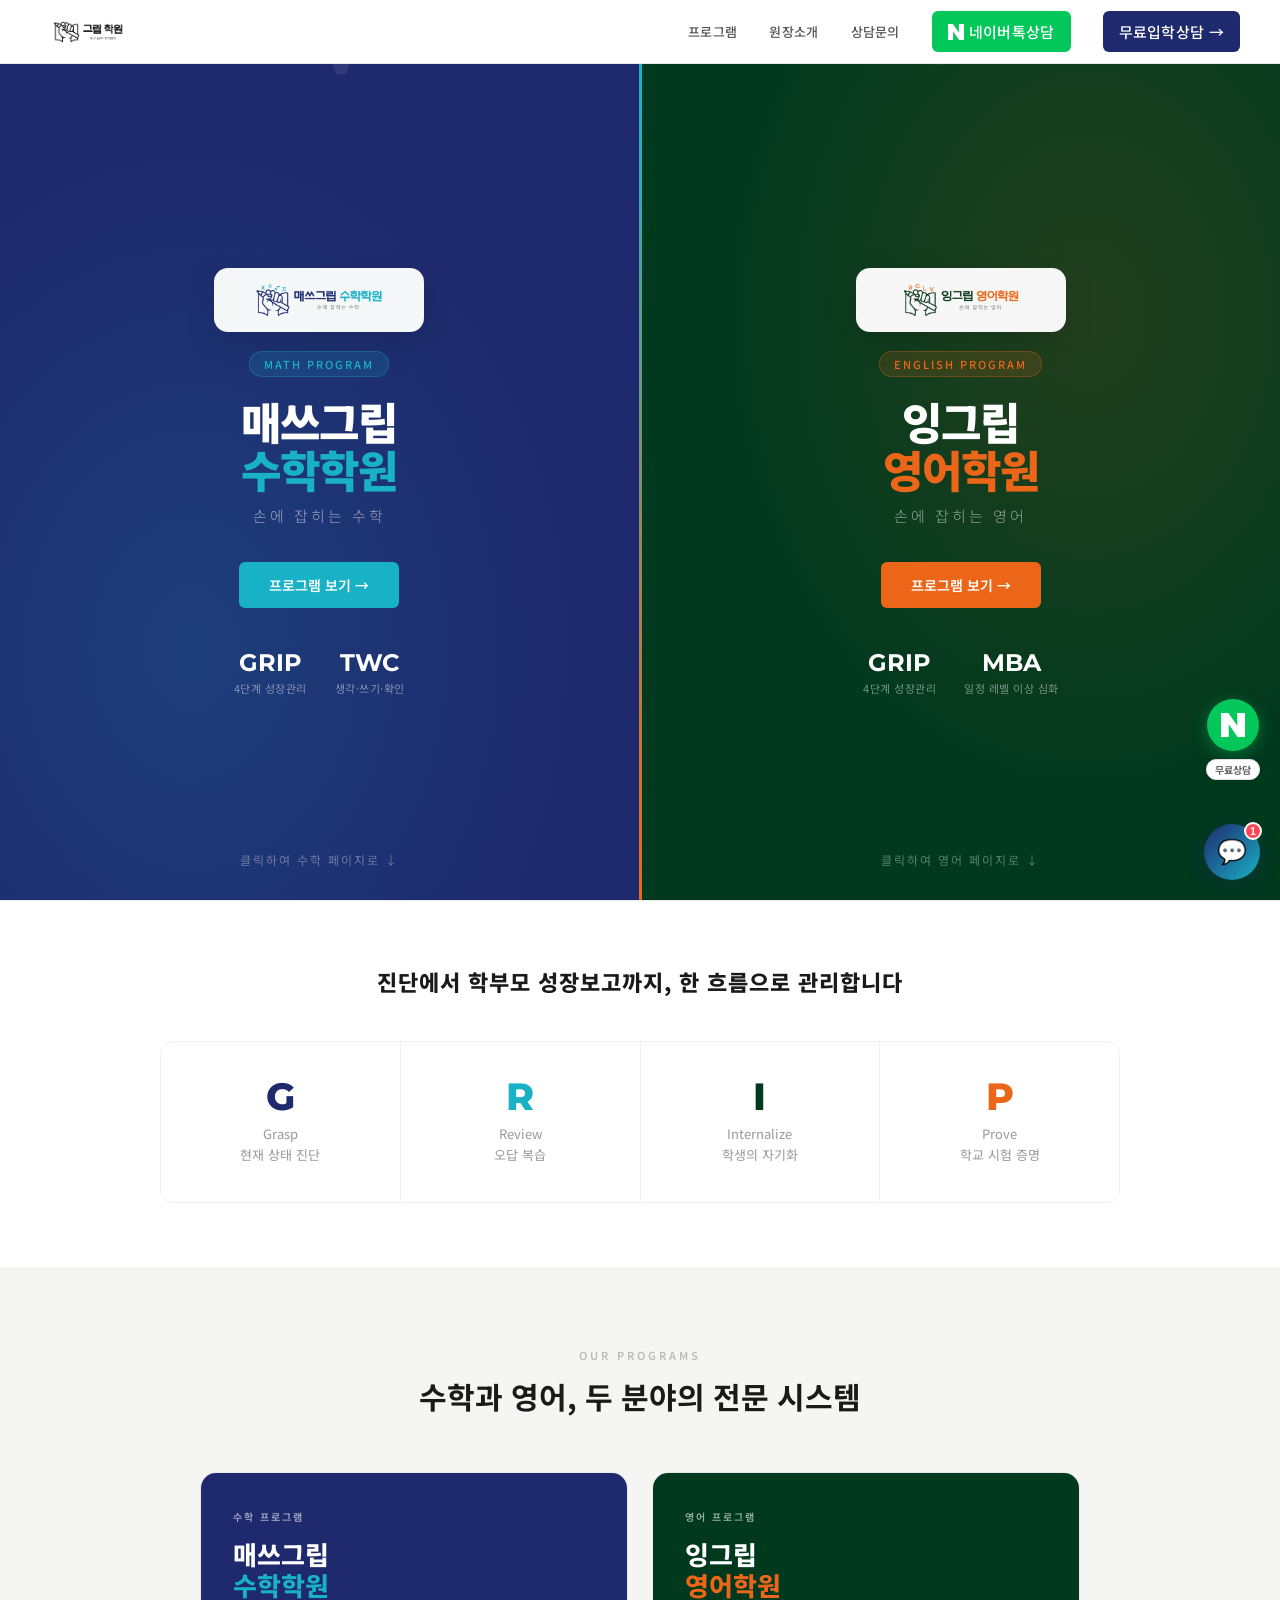
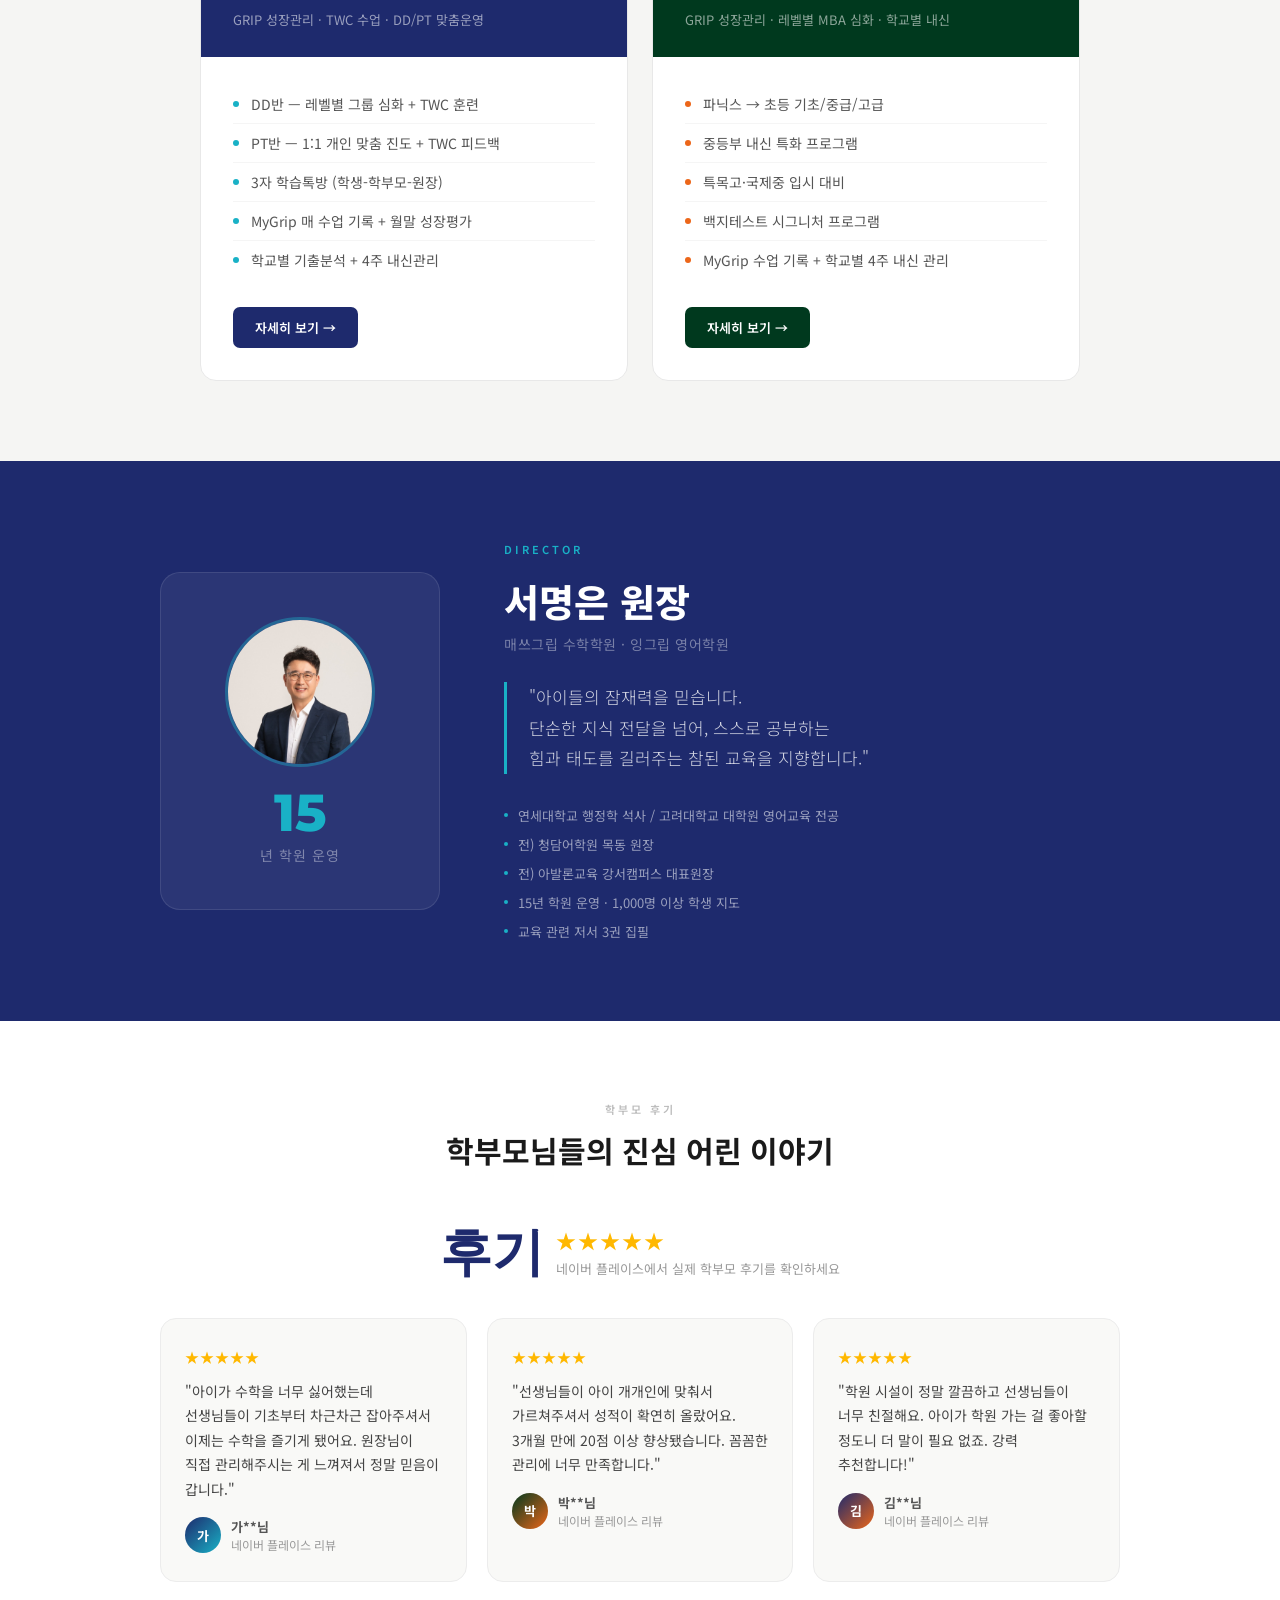
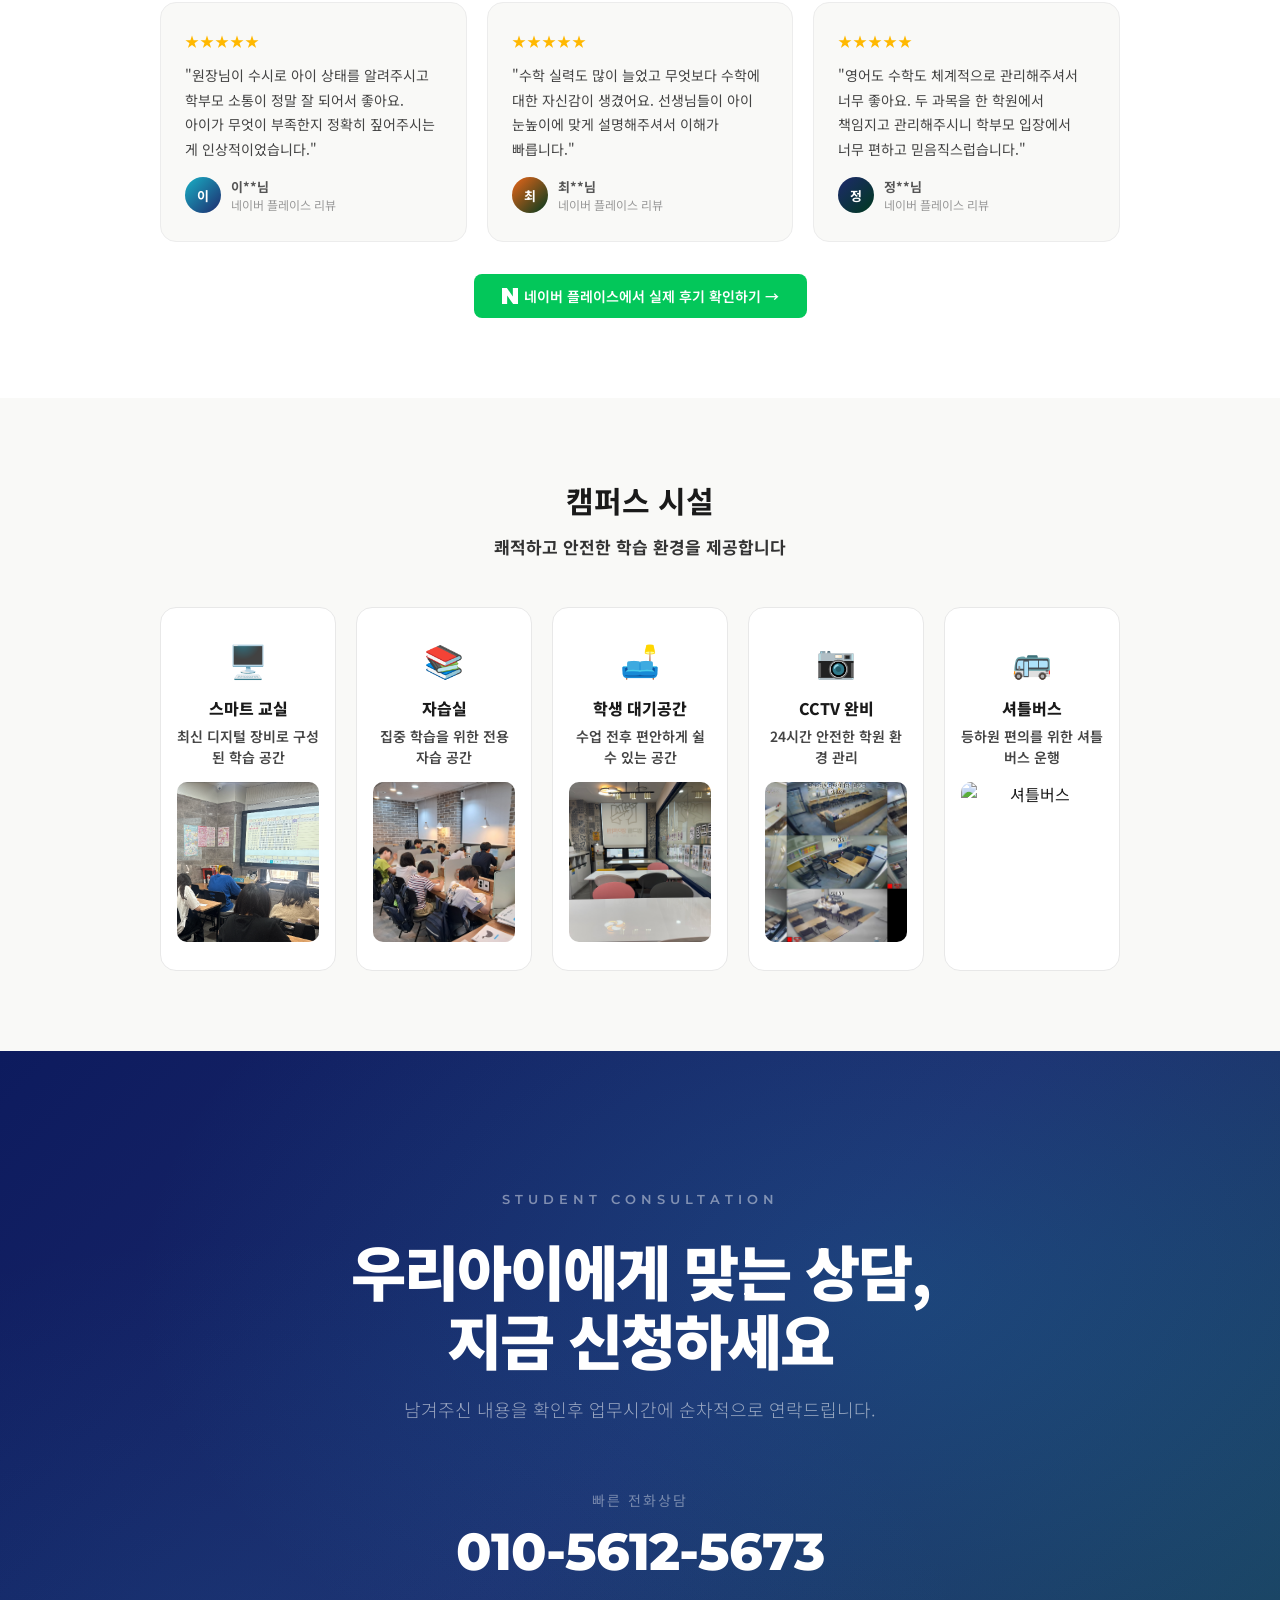
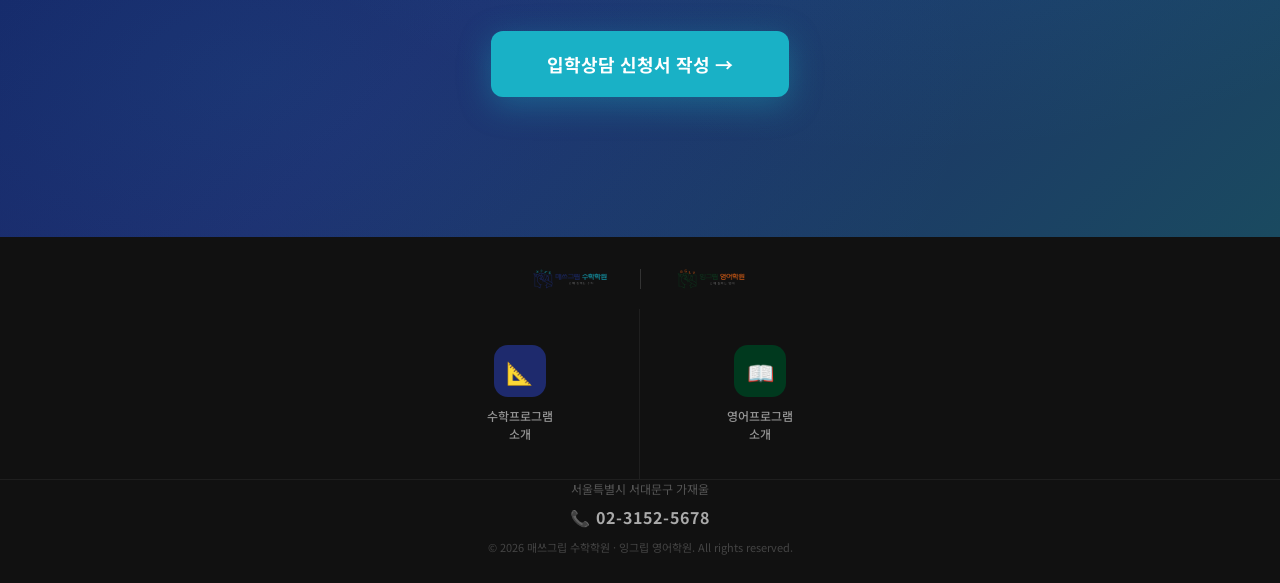
==== index.html @ ac968de1 "Align public site with final consultation decks" ====
<!DOCTYPE html>
<html lang="ko">
<head>
<meta charset="UTF-8">
<meta name="viewport" content="width=device-width, initial-scale=1.0">
<meta name="naver-site-verification" content="449d1a0014e10ad893cfbed02ce80d0241050d43" />
<meta name="description" content="서울 서대문구 가재울 매쓰그립 수학학원·잉그립 영어학원. GRIP 성장관리, 수학 TWC·DD/PT, 영어 레벨별 MBA, 학교별 기출분석과 4주 내신관리. 무료 레벨테스트 및 입학상담.">
<meta property="og:type" content="website">
<meta property="og:url" content="https://www.megrip.com/">
<meta property="og:title" content="매쓰그립 수학학원 · 잉그립 영어학원 | 그립학원">
<meta property="og:description" content="매쓰그립수학·잉그립영어 — 진단부터 학교별 4주 내신관리와 MyGrip 성장보고까지 연결합니다.">
<meta property="og:image" content="https://www.megrip.com/assets/images/logo/math-logo-wordmark.png">
<meta property="og:locale" content="ko_KR">
<meta property="og:site_name" content="그립학원">
<title>매쓰그립 수학학원 · 잉그립 영어학원</title>
<link rel="icon" href="assets/images/logo/grip-icon.png" type="image/png">
<link href="https://fonts.googleapis.com/css2?family=Noto+Sans+KR:wght@300;400;500;700;900&family=Montserrat:wght@400;600;700;800&display=swap" rel="stylesheet">
<script async src="https://www.googletagmanager.com/gtag/js?id=G-V08TZZS1C8"></script>
<script>
  window.dataLayer = window.dataLayer || [];
  function gtag(){dataLayer.push(arguments);}
  gtag('js', new Date());
  gtag('config', 'G-V08TZZS1C8');
</script>
<style>
*{margin:0;padding:0;box-sizing:border-box;}
html{scroll-behavior:smooth;}
body{font-family:'Noto Sans KR',sans-serif;background:#f5f5f3;color:#1a1a1a;overflow-x:hidden;}

/* NAV */
nav{position:fixed;top:0;left:0;right:0;z-index:100;background:rgba(255,255,255,0.97);border-bottom:1px solid #e8e8e8;height:64px;display:flex;align-items:center;justify-content:space-between;padding:0 40px;}
.nav-logos{display:flex;align-items:center;gap:24px;}
.nav-logo-math{font-family:'Montserrat',sans-serif;font-weight:800;font-size:15px;color:#1e2a6d;letter-spacing:-0.5px;cursor:pointer;text-decoration:none;}
.nav-logo-math span{color:#19b1c6;}
.nav-logo-eng{font-family:'Montserrat',sans-serif;font-weight:800;font-size:15px;color:#00391e;letter-spacing:-0.5px;cursor:pointer;text-decoration:none;}
.nav-logo-eng span{color:#ec6619;}
.nav-divider{width:1px;height:20px;background:#ddd;}
.nav-logo-img{height:32px;width:auto;object-fit:contain;display:block;}
.nav-menu{display:flex;align-items:center;gap:32px;}
.nav-menu a{font-size:13px;font-weight:500;color:#555;text-decoration:none;letter-spacing:0.3px;transition:color 0.2s;}
.nav-menu a:hover{color:#1e2a6d;}
.nav-cta{background:#1e2a6d;color:#fff !important;font-size:13px;font-weight:500;padding:8px 20px;border-radius:6px;text-decoration:none;transition:background 0.2s;}
.nav-cta:hover{background:#19b1c6 !important;}

/* HERO */
.hero{height:100vh;display:flex;padding-top:64px;}
.hero-half{flex:1;display:flex;flex-direction:column;justify-content:center;align-items:center;padding:60px 40px;position:relative;cursor:pointer;overflow:hidden;transition:flex 0.5s cubic-bezier(0.4,0,0.2,1);text-decoration:none;}
.hero-half:hover{flex:1.18;}
.hero-math{background:#1e2a6d;}
.hero-math::before{content:'';position:absolute;inset:0;background:radial-gradient(ellipse at 30% 70%, rgba(25,177,198,0.15) 0%, transparent 60%);}
.hero-eng{background:#00391e;}
.hero-eng::before{content:'';position:absolute;inset:0;background:radial-gradient(ellipse at 70% 30%, rgba(236,102,25,0.15) 0%, transparent 60%);}
.hero-divider{width:3px;background:linear-gradient(to bottom,#19b1c6,#ec6619);z-index:2;flex-shrink:0;}
.hero-content{position:relative;z-index:1;text-align:center;}
.hero-logo-wrap{display:flex;align-items:center;justify-content:center;width:210px;height:64px;padding:8px 18px;margin:0 auto 18px;background:rgba(255,255,255,0.96);border-radius:14px;box-shadow:0 10px 30px rgba(0,0,0,0.14);}
.hero-logo-wrap img{width:100%;height:100%;object-fit:contain;}
.hero-symbol{font-family:'Montserrat',sans-serif;font-size:52px;font-weight:800;opacity:0.08;color:#fff;position:absolute;top:-50px;left:50%;transform:translateX(-50%);white-space:nowrap;pointer-events:none;}
.hero-badge{display:inline-block;font-size:11px;font-weight:500;letter-spacing:2px;padding:4px 14px;border-radius:20px;margin-bottom:20px;text-transform:uppercase;}
.hero-math .hero-badge{background:rgba(25,177,198,0.15);color:#19b1c6;border:1px solid rgba(25,177,198,0.3);}
.hero-eng .hero-badge{background:rgba(236,102,25,0.15);color:#ec6619;border:1px solid rgba(236,102,25,0.3);}
.hero-name{font-size:44px;font-weight:900;color:#fff;line-height:1.1;margin-bottom:12px;letter-spacing:-1px;}
.hero-name span{display:block;}
.hero-math .hero-name span:last-child{color:#19b1c6;}
.hero-eng .hero-name span:last-child{color:#ec6619;}
.hero-slogan{font-size:15px;color:rgba(255,255,255,0.55);font-weight:300;letter-spacing:3px;margin-bottom:36px;}
.hero-btn{display:inline-flex;align-items:center;gap:8px;padding:13px 30px;border-radius:6px;font-size:14px;font-weight:600;transition:all 0.2s;border:none;cursor:pointer;font-family:'Noto Sans KR',sans-serif;}
.hero-math .hero-btn{background:#19b1c6;color:#fff;}
.hero-math:hover .hero-btn{background:#fff;color:#1e2a6d;}
.hero-eng .hero-btn{background:#ec6619;color:#fff;}
.hero-eng:hover .hero-btn{background:#fff;color:#00391e;}
.hero-stats{margin-top:40px;display:flex;gap:28px;justify-content:center;}
.hero-stat{text-align:center;}
.hero-stat-num{font-family:'Montserrat',sans-serif;font-size:24px;font-weight:700;color:#fff;}
.hero-stat-label{font-size:11px;color:rgba(255,255,255,0.45);margin-top:3px;letter-spacing:0.5px;}
.hero-arrow{position:absolute;bottom:32px;left:50%;transform:translateX(-50%);color:rgba(255,255,255,0.35);font-size:12px;letter-spacing:2px;text-transform:uppercase;}

/* BANNER */
.banner{background:#fff;padding:64px 40px;border-top:1px solid #eee;}
.banner-inner{max-width:960px;margin:0 auto;}
.banner-title{text-align:center;font-size:22px;font-weight:800;letter-spacing:1px;color:#1a1a1a;margin-bottom:44px;}
.stats-grid{display:grid;grid-template-columns:repeat(4,1fr);gap:1px;background:#f0f0f0;border:1px solid #f0f0f0;border-radius:14px;overflow:hidden;}
.stat-item{background:#fff;padding:36px 20px;text-align:center;}
.stat-num{font-family:'Montserrat',sans-serif;font-size:38px;font-weight:800;margin-bottom:8px;line-height:1;}
.stat-num.c-navy{color:#1e2a6d;}
.stat-num.c-cyan{color:#19b1c6;}
.stat-num.c-green{color:#00391e;}
.stat-num.c-orange{color:#ec6619;}
.stat-label{font-size:13px;color:#999;font-weight:400;line-height:1.6;}

/* PROGRAMS */
.programs{padding:80px 40px;max-width:960px;margin:0 auto;}
.section-header{text-align:center;margin-bottom:56px;}
.section-tag{font-size:11px;font-weight:600;letter-spacing:3px;text-transform:uppercase;color:#bbb;margin-bottom:14px;}
.section-title{font-size:30px;font-weight:700;color:#1a1a1a;line-height:1.3;}
.programs-grid{display:grid;grid-template-columns:1fr 1fr;gap:24px;}
.program-card{border-radius:16px;overflow:hidden;border:1px solid #e8e8e8;background:#fff;transition:transform 0.3s,box-shadow 0.3s;text-decoration:none;display:block;color:inherit;}
.program-card:hover{transform:translateY(-6px);box-shadow:0 20px 48px rgba(0,0,0,0.12);}
.card-header{padding:36px 32px 28px;position:relative;}
.card-header-math{background:#1e2a6d;}
.card-header-eng{background:#00391e;}
.card-tag{font-size:10px;font-weight:600;letter-spacing:2px;text-transform:uppercase;margin-bottom:14px;opacity:0.6;color:#fff;}
.card-title{font-size:26px;font-weight:800;color:#fff;line-height:1.2;margin-bottom:6px;}
.card-title span{display:block;}
.card-header-math .card-title span:last-child{color:#19b1c6;}
.card-header-eng .card-title span:last-child{color:#ec6619;}
.card-subtitle{font-size:13px;color:rgba(255,255,255,0.55);margin-top:10px;}
.card-body{padding:28px 32px 32px;}
.card-features{list-style:none;margin-bottom:28px;}
.card-features li{font-size:14px;color:#555;padding:9px 0;border-bottom:1px solid #f5f5f5;display:flex;align-items:center;gap:12px;}
.card-features li:last-child{border-bottom:none;}
.feat-dot{width:6px;height:6px;border-radius:50%;flex-shrink:0;}
.feat-dot-math{background:#19b1c6;}
.feat-dot-eng{background:#ec6619;}
.card-btn{display:inline-flex;align-items:center;gap:8px;font-size:13px;font-weight:600;padding:11px 22px;border-radius:7px;transition:all 0.2s;}
.card-btn-math{background:#1e2a6d;color:#fff;}
.program-card:hover .card-btn-math{background:#19b1c6;}
.card-btn-eng{background:#00391e;color:#fff;}
.program-card:hover .card-btn-eng{background:#ec6619;}

/* DIRECTOR */
.director{background:#1e2a6d;padding:80px 40px;}
.director-inner{max-width:960px;margin:0 auto;display:grid;grid-template-columns:280px 1fr;gap:64px;align-items:center;}
.director-visual{background:rgba(255,255,255,0.06);border-radius:20px;padding:44px 32px;text-align:center;border:1px solid rgba(255,255,255,0.1);}
.director-initials{width:96px;height:96px;border-radius:50%;background:linear-gradient(135deg,#19b1c6,#1e2a6d);border:2px solid rgba(25,177,198,0.4);display:flex;align-items:center;justify-content:center;font-family:'Noto Sans KR',sans-serif;font-size:32px;font-weight:700;color:#fff;margin:0 auto 20px;}
.director-years{font-family:'Montserrat',sans-serif;font-size:52px;font-weight:800;color:#19b1c6;line-height:1;}
.director-years-sub{font-size:14px;color:rgba(255,255,255,0.4);margin-top:6px;letter-spacing:1px;}
.director-years-badges{display:flex;flex-direction:column;gap:8px;margin-top:24px;}
.d-badge{background:rgba(255,255,255,0.06);border:1px solid rgba(255,255,255,0.1);border-radius:6px;padding:8px 12px;font-size:12px;color:rgba(255,255,255,0.55);text-align:center;}
.director-label{font-size:11px;font-weight:600;letter-spacing:3px;text-transform:uppercase;color:#19b1c6;margin-bottom:16px;}
.director-name{font-size:38px;font-weight:800;color:#fff;margin-bottom:6px;}
.director-role{font-size:14px;color:rgba(255,255,255,0.4);margin-bottom:28px;letter-spacing:0.5px;}
.director-quote{font-size:17px;color:rgba(255,255,255,0.8);line-height:1.8;font-weight:300;border-left:3px solid #19b1c6;padding-left:22px;margin-bottom:32px;}
.director-careers{display:flex;flex-direction:column;gap:10px;}
.career-item{font-size:13px;color:rgba(255,255,255,0.55);display:flex;align-items:center;gap:10px;}
.career-dot{width:4px;height:4px;border-radius:50%;background:#19b1c6;flex-shrink:0;}

/* FACILITIES */
.facilities{padding:80px 40px;background:#f9f9f7;}
.facilities-inner{max-width:960px;margin:0 auto;text-align:center;}
.facilities-title{font-size:30px;font-weight:700;color:#1a1a1a;margin-bottom:12px;}
.facilities-sub{font-size:17px;color:#333;margin-bottom:48px;font-weight:700;}
.facilities-grid{display:grid;grid-template-columns:repeat(5,1fr);gap:20px;}
.facility-card{background:#fff;border:1px solid #e8e8e8;border-radius:16px;padding:28px 16px;transition:transform 0.25s,box-shadow 0.25s;}
.facility-card:hover{transform:translateY(-4px);box-shadow:0 12px 32px rgba(0,0,0,0.08);}
.facility-icon{font-size:32px;margin-bottom:14px;}
.facility-name{font-size:16px;font-weight:800;color:#1a1a1a;margin-bottom:6px;}
.facility-desc{font-size:14px;color:#444;line-height:1.5;font-weight:600;}
@media(max-width:768px){.facilities-grid{grid-template-columns:1fr;}}

/* CONTACT */
.contact{padding:0;background:transparent;}
.contact-hero{padding:140px 40px;text-align:center;background:linear-gradient(135deg,#0d1b5e 0%,#1e2a6d 50%,#1a4a60 100%);position:relative;overflow:hidden;}
.contact-hero::before{content:'';position:absolute;inset:0;background:radial-gradient(ellipse at 70% 30%,rgba(25,177,198,0.18) 0%,transparent 60%),radial-gradient(ellipse at 20% 80%,rgba(25,177,198,0.1) 0%,transparent 50%);pointer-events:none;}
.contact-hero-inner{position:relative;z-index:1;}
.contact-hero-tag{font-family:'Montserrat',sans-serif;font-size:13px;letter-spacing:5px;text-transform:uppercase;color:rgba(255,255,255,0.45);margin-bottom:28px;font-weight:600;}
.contact-hero-title{font-size:60px;font-weight:900;color:#fff;line-height:1.15;margin-bottom:20px;letter-spacing:-2px;}
.contact-hero-desc{font-size:18px;color:rgba(255,255,255,0.55);margin-bottom:64px;font-weight:300;line-height:1.8;}
.contact-phone-wrap{margin-bottom:48px;}
.contact-phone-label{font-size:14px;color:rgba(255,255,255,0.4);display:block;margin-bottom:10px;letter-spacing:2px;text-transform:uppercase;}
.contact-phone-num{font-family:'Montserrat',sans-serif;font-size:52px;font-weight:800;color:#fff;text-decoration:none;letter-spacing:-1px;transition:color 0.2s;}
.contact-phone-num:hover{color:#19b1c6;}
.contact-hero-btn{display:inline-flex;align-items:center;gap:8px;background:#19b1c6;color:#fff;padding:20px 56px;border-radius:12px;font-size:18px;font-weight:700;text-decoration:none;transition:all 0.2s;box-shadow:0 8px 32px rgba(25,177,198,0.35);}
.contact-hero-btn:hover{background:#fff;color:#1e2a6d;box-shadow:0 8px 32px rgba(255,255,255,0.2);}

/* FOOTER */
footer{background:#111;padding:0;}
.footer-inner{max-width:960px;margin:0 auto;text-align:center;}
.footer-quicklinks{display:flex;justify-content:center;gap:0;border-bottom:1px solid rgba(255,255,255,0.06);}
.fql-item{flex:1;max-width:240px;display:flex;flex-direction:column;align-items:center;gap:10px;padding:36px 20px;text-decoration:none;color:#fff;transition:background 0.2s;border-right:1px solid rgba(255,255,255,0.06);}
.fql-item:last-child{border-right:none;}
.fql-item:hover{background:rgba(255,255,255,0.04);}
.fql-icon{width:52px;height:52px;border-radius:14px;display:flex;align-items:center;justify-content:center;font-size:22px;flex-shrink:0;}
.fql-item:nth-child(1) .fql-icon{background:#1e2a6d;}
.fql-item:nth-child(2) .fql-icon{background:#00391e;}
.fql-label{font-size:12px;color:rgba(255,255,255,0.55);line-height:1.5;text-align:center;font-weight:500;}
.footer-logo-row{display:flex;justify-content:center;align-items:center;gap:28px;padding:28px 40px 16px;}
.footer-logo-row img{height:28px;width:auto;object-fit:contain;opacity:0.7;}
.footer-bottom{padding:0 40px 28px;text-align:center;}
.footer-address{font-size:12px;color:#555;margin-bottom:8px;}
.footer-copy{font-size:11px;color:#444;}

/* ANIMATIONS */
.fade-up{opacity:0;transform:translateY(28px);transition:opacity 0.65s ease,transform 0.65s ease;}
.fade-up.visible{opacity:1;transform:translateY(0);}
.fade-up:nth-child(2){transition-delay:0.1s;}
.fade-up:nth-child(3){transition-delay:0.2s;}
.fade-up:nth-child(4){transition-delay:0.3s;}

/* REVIEWS */
.reviews{padding:80px 40px;background:#fff;}
.reviews-inner{max-width:960px;margin:0 auto;text-align:center;}
.reviews-grid{display:grid;grid-template-columns:repeat(3,1fr);gap:20px;margin-bottom:32px;}
.review-card{background:#f9f9f7;border-radius:16px;padding:28px 24px;text-align:left;border:1px solid #ececec;transition:transform 0.25s,box-shadow 0.25s;}
.review-card:hover{transform:translateY(-4px);box-shadow:0 12px 32px rgba(0,0,0,0.08);}
.review-stars{color:#ffb800;font-size:14px;margin-bottom:12px;letter-spacing:1px;}
.review-text{font-size:14px;color:#444;line-height:1.75;margin-bottom:16px;word-break:keep-all;}
.review-author{display:flex;align-items:center;gap:10px;}
.review-avatar{width:36px;height:36px;border-radius:50%;background:linear-gradient(135deg,#1e2a6d,#19b1c6);display:flex;align-items:center;justify-content:center;font-size:13px;font-weight:700;color:#fff;flex-shrink:0;}
.review-meta{font-size:12px;color:#999;}
.review-meta strong{color:#555;font-size:13px;display:block;}
.reviews-more{display:inline-flex;align-items:center;gap:6px;padding:12px 28px;border-radius:8px;background:#03C75A;color:#fff;font-size:14px;font-weight:600;text-decoration:none;transition:background 0.2s;}
.reviews-more:hover{background:#02a84e;}
.reviews-summary{display:flex;align-items:center;justify-content:center;gap:12px;margin-bottom:40px;}
.reviews-score{font-family:'Montserrat',sans-serif;font-size:52px;font-weight:800;color:#1e2a6d;line-height:1;}
.reviews-info{text-align:left;}
.reviews-stars-big{color:#ffb800;font-size:20px;letter-spacing:2px;}
.reviews-count{font-size:13px;color:#999;margin-top:4px;}

/* FLOATING BTN */
.floating-consult{position:fixed;right:20px;bottom:120px;z-index:999;display:flex;flex-direction:column;align-items:center;gap:8px;}
.floating-naver{width:52px;height:52px;background:#03C75A;border-radius:50%;display:flex;align-items:center;justify-content:center;box-shadow:0 4px 16px rgba(3,199,90,0.4);text-decoration:none;transition:transform 0.2s;animation:pulse-green 2.5s infinite;}
.floating-naver:hover{transform:scale(1.1);}
.floating-naver svg{display:block;}
.floating-label{font-size:10px;font-weight:600;color:#555;background:#fff;border:1px solid #e0e0e0;border-radius:10px;padding:2px 8px;white-space:nowrap;box-shadow:0 2px 8px rgba(0,0,0,0.08);}
@keyframes pulse-green{0%,100%{box-shadow:0 4px 16px rgba(3,199,90,0.4);}50%{box-shadow:0 4px 24px rgba(3,199,90,0.7);}}

/* CHATBOT */
.chatbot-wrap{position:fixed;right:20px;bottom:20px;z-index:1000;}
.chatbot-btn{width:56px;height:56px;background:linear-gradient(135deg,#1e2a6d,#19b1c6);border-radius:50%;display:flex;align-items:center;justify-content:center;cursor:pointer;box-shadow:0 4px 20px rgba(30,42,109,0.35);border:none;font-size:24px;color:#fff;transition:transform 0.2s;}
.chatbot-btn:hover{transform:scale(1.08);}
.chatbot-badge{position:absolute;top:-2px;right:-2px;width:18px;height:18px;background:#ff4757;border-radius:50%;border:2px solid #fff;display:flex;align-items:center;justify-content:center;font-size:10px;color:#fff;font-weight:700;}
.chatbot-window{position:absolute;bottom:70px;right:0;width:320px;background:#fff;border-radius:18px;box-shadow:0 8px 40px rgba(0,0,0,0.18);overflow:hidden;display:none;flex-direction:column;max-height:480px;}
.chatbot-window.open{display:flex;}
.chatbot-header{background:linear-gradient(135deg,#1e2a6d,#19b1c6);padding:16px 18px;display:flex;align-items:center;gap:10px;}
.chatbot-avatar{width:36px;height:36px;background:rgba(255,255,255,0.2);border-radius:50%;display:flex;align-items:center;justify-content:center;font-size:18px;}
.chatbot-header-info{flex:1;}
.chatbot-header-name{font-size:14px;font-weight:700;color:#fff;}
.chatbot-header-status{font-size:11px;color:rgba(255,255,255,0.7);}
.chatbot-close{background:none;border:none;color:rgba(255,255,255,0.8);font-size:18px;cursor:pointer;line-height:1;padding:0;}
.chatbot-body{flex:1;overflow-y:auto;padding:16px;display:flex;flex-direction:column;gap:12px;}
.chat-msg{max-width:85%;font-size:13px;line-height:1.6;}
.chat-msg.bot{align-self:flex-start;}
.chat-msg.user{align-self:flex-end;}
.chat-bubble{padding:10px 14px;border-radius:14px;word-break:keep-all;}
.chat-msg.bot .chat-bubble{background:#f1f3f8;color:#333;border-bottom-left-radius:4px;}
.chat-msg.user .chat-bubble{background:#1e2a6d;color:#fff;border-bottom-right-radius:4px;}
.chat-chips{display:flex;flex-wrap:wrap;gap:6px;margin-top:4px;}
.chat-chip{background:#fff;border:1px solid #d0d7e8;border-radius:20px;padding:6px 12px;font-size:12px;color:#1e2a6d;cursor:pointer;transition:all 0.15s;font-weight:500;}
.chat-chip:hover{background:#1e2a6d;color:#fff;border-color:#1e2a6d;}
.chatbot-footer{padding:10px 14px;border-top:1px solid #f0f0f0;display:flex;gap:8px;}
.chatbot-input{flex:1;border:1px solid #e0e0e0;border-radius:20px;padding:8px 14px;font-size:13px;outline:none;font-family:'Noto Sans KR',sans-serif;}
.chatbot-input:focus{border-color:#19b1c6;}
.chatbot-send{width:34px;height:34px;background:#1e2a6d;border:none;border-radius:50%;color:#fff;font-size:14px;cursor:pointer;display:flex;align-items:center;justify-content:center;transition:background 0.2s;flex-shrink:0;}
.chatbot-send:hover{background:#19b1c6;}

/* EXIT POPUP */
.exit-overlay{position:fixed;inset:0;background:rgba(0,0,0,0.55);z-index:2000;display:none;align-items:center;justify-content:center;padding:20px;}
.exit-overlay.show{display:flex;}
.exit-modal{background:#fff;border-radius:20px;max-width:400px;width:100%;overflow:hidden;animation:popIn 0.3s cubic-bezier(0.34,1.56,0.64,1);}
@keyframes popIn{from{opacity:0;transform:scale(0.85);}to{opacity:1;transform:scale(1);}}
.exit-modal-top{background:linear-gradient(135deg,#1e2a6d,#19b1c6);padding:32px 28px 28px;text-align:center;}
.exit-emoji{font-size:40px;margin-bottom:12px;}
.exit-title{font-size:22px;font-weight:800;color:#fff;margin-bottom:8px;line-height:1.3;}
.exit-sub{font-size:14px;color:rgba(255,255,255,0.75);line-height:1.6;}
.exit-modal-body{padding:24px 28px;}
.exit-benefits{list-style:none;margin-bottom:24px;}
.exit-benefits li{font-size:14px;color:#444;padding:7px 0;display:flex;align-items:center;gap:10px;border-bottom:1px solid #f5f5f5;}
.exit-benefits li:last-child{border-bottom:none;}
.exit-check{color:#19b1c6;font-weight:700;}
.exit-btns{display:flex;flex-direction:column;gap:10px;}
.exit-btn-main{display:block;text-align:center;padding:14px;border-radius:10px;font-size:15px;font-weight:700;text-decoration:none;background:#1e2a6d;color:#fff;transition:background 0.2s;}
.exit-btn-main:hover{background:#19b1c6;}
.exit-btn-naver{display:block;text-align:center;padding:14px;border-radius:10px;font-size:15px;font-weight:700;text-decoration:none;background:#03C75A;color:#fff;}
.exit-btn-close{background:none;border:none;font-size:13px;color:#bbb;cursor:pointer;text-align:center;width:100%;padding:8px 0;margin-top:4px;}
.exit-btn-close:hover{color:#888;}

/* MOBILE */
@media(max-width:768px){
  nav{padding:10px 16px;height:auto;min-height:56px;justify-content:space-between;}
  .nav-logos{gap:8px;}
  .nav-logo-img{height:26px;}
  .nav-menu a:not(.nav-cta){display:none;}
  .nav-menu a[href*="talk.naver.com"]{display:none !important;}
  .nav-cta{padding:8px 12px;font-size:13px;}
  .nav-menu{gap:8px;}
  .hero-half:first-child{padding-top:180px;}

  .hero{flex-direction:column;height:auto;min-height:100vh;}
  .hero-half{flex:none;width:100%;padding:60px 24px 48px;}
  .hero-half:hover{flex:none;}
  .hero-divider{width:100%;height:3px;}
  .hero-name{font-size:42px;}
  .hero-slogan{font-size:17px;letter-spacing:2px;}
  .hero-btn{font-size:16px;padding:15px 32px;}
  .hero-stats{gap:20px;}
  .hero-stat-num{font-size:26px;}
  .hero-stat-label{font-size:13px;}

  .banner{padding:48px 20px;}
  .banner-title{font-size:14px;}
  .stats-grid{grid-template-columns:repeat(2,1fr);}
  .stat-num{font-size:36px;}
  .stat-label{font-size:15px;}

  .programs{padding:56px 20px;}
  .programs-grid{grid-template-columns:1fr;}
  .section-title{font-size:26px;}
  .section-tag{font-size:13px;}
  .card-title{font-size:28px;}
  .card-subtitle{font-size:15px;}
  .card-features li{font-size:16px;}
  .card-btn{font-size:15px;padding:13px 24px;}

  .director{padding:56px 20px;}
  .director-inner{grid-template-columns:1fr;gap:32px;}
  .director-name{font-size:34px;}
  .director-role{font-size:16px;}
  .director-quote{font-size:17px;}
  .director-years{font-size:60px;}
  .director-years-sub{font-size:16px;}
  .d-badge{font-size:15px;padding:10px 14px;}
  .career-item{font-size:16px;}

  .facilities{padding:56px 20px;}
  .facilities-title{font-size:26px;}
  .facilities-sub{font-size:16px;}
  .facility-name{font-size:16px;}
  .facility-desc{font-size:14px;}

  .contact-hero{padding:80px 24px;}
  .contact-hero-title{font-size:36px;letter-spacing:-1px;}
  .contact-hero-desc{font-size:16px;margin-bottom:40px;}
  .contact-phone-num{font-size:36px;}
  .contact-hero-btn{font-size:16px;padding:16px 36px;}

  .footer-quicklinks{flex-direction:row;}
  .fql-item{flex:1;max-width:none;padding:24px 12px;}
  .footer-logo-row{padding:20px 20px 12px;}
  .footer-bottom{padding:0 20px 24px;}
  .footer-address{font-size:14px;}
  .footer-copy{font-size:13px;}

  .reviews{padding:56px 20px;}
  .reviews-grid{grid-template-columns:1fr;}
  .reviews-score{font-size:42px;}
  .chatbot-window{width:calc(100vw - 40px);right:0;}
  .floating-consult{right:16px;bottom:100px;}
  .exit-modal{max-width:100%;}
}
</style>
</head>
<body>

<!-- NAV -->
<nav>
  <div class="nav-logos">
    <a href="index.html" aria-label="그립학원"><img class="nav-logo-img" src="assets/images/logo/grip-academy-wordmark.png" alt="그립학원"></a>
  </div>
  <div class="nav-menu" style="margin-left:auto;">
    <a href="#programs">프로그램</a>
    <a href="#director">원장소개</a>
    <a href="#contact">상담문의</a>
    <a href="https://talk.naver.com/W5XRAC" target="_blank" class="nav-cta" style="background:#03C75A;font-size:15px;padding:10px 16px;display:flex;align-items:center;gap:5px;">
      <svg width="16" height="16" viewBox="0 0 24 24" fill="white"><path d="M16.273 12.845L7.376 0H0v24h7.727V11.155L16.624 24H24V0h-7.727z"/></svg>
      네이버톡상담
    </a>
    <a href="/apply?source=homepage" target="_blank" class="nav-cta" style="font-size:15px;padding:10px 16px;">무료입학상담 →</a>
  </div>
</nav>

<!-- HERO -->
<section class="hero">
  <a href="math.html" class="hero-half hero-math">
    <div class="hero-symbol">x ÷ √ π</div>
    <div class="hero-content">
      <div class="hero-logo-wrap"><img src="assets/images/logo/math-logo-wordmark.png" alt="매쓰그립수학 로고"></div>
      <div class="hero-badge">Math Program</div>
      <h1 class="hero-name">
        <span>매쓰그립</span>
        <span>수학학원</span>
      </h1>
      <p class="hero-slogan">손에 잡히는 수학</p>
      <div class="hero-btn">프로그램 보기 →</div>
      <div class="hero-stats">
        <div class="hero-stat">
          <div class="hero-stat-num">GRIP</div>
          <div class="hero-stat-label">4단계 성장관리</div>
        </div>
        <div class="hero-stat">
          <div class="hero-stat-num">TWC</div>
          <div class="hero-stat-label">생각·쓰기·확인</div>
        </div>
      </div>
    </div>
    <div class="hero-arrow">클릭하여 수학 페이지로 ↓</div>
  </a>

  <div class="hero-divider"></div>

  <a href="english.html" class="hero-half hero-eng">
    <div class="hero-symbol">R G L V</div>
    <div class="hero-content">
      <div class="hero-logo-wrap"><img src="assets/images/logo/eng-logo-wordmark.png" alt="잉그립영어 로고"></div>
      <div class="hero-badge">English Program</div>
      <h1 class="hero-name">
        <span>잉그립</span>
        <span>영어학원</span>
      </h1>
      <p class="hero-slogan">손에 잡히는 영어</p>
      <div class="hero-btn">프로그램 보기 →</div>
      <div class="hero-stats">
        <div class="hero-stat">
          <div class="hero-stat-num">GRIP</div>
          <div class="hero-stat-label">4단계 성장관리</div>
        </div>
        <div class="hero-stat">
          <div class="hero-stat-num">MBA</div>
          <div class="hero-stat-label">일정 레벨 이상 심화</div>
        </div>
      </div>
    </div>
    <div class="hero-arrow">클릭하여 영어 페이지로 ↓</div>
  </a>
</section>

<!-- BANNER -->
<section class="banner">
  <div class="banner-inner">
    <p class="banner-title">진단에서 학부모 성장보고까지, 한 흐름으로 관리합니다</p>
    <div class="stats-grid fade-up">
      <div class="stat-item">
        <div class="stat-num c-navy">G</div>
        <div class="stat-label">Grasp<br>현재 상태 진단</div>
      </div>
      <div class="stat-item">
        <div class="stat-num c-cyan">R</div>
        <div class="stat-label">Review<br>오답 복습</div>
      </div>
      <div class="stat-item">
        <div class="stat-num c-green">I</div>
        <div class="stat-label">Internalize<br>학생의 자기화</div>
      </div>
      <div class="stat-item">
        <div class="stat-num c-orange">P</div>
        <div class="stat-label">Prove<br>학교 시험 증명</div>
      </div>
    </div>
  </div>
</section>

<!-- PROGRAMS -->
<section class="programs" id="programs">
  <div class="section-header fade-up">
    <p class="section-tag">Our Programs</p>
    <h2 class="section-title">수학과 영어, 두 분야의 전문 시스템</h2>
  </div>
  <div class="programs-grid">
    <a href="math.html" class="program-card fade-up">
      <div class="card-header card-header-math">
        <p class="card-tag">수학 프로그램</p>
        <h3 class="card-title"><span>매쓰그립</span><span>수학학원</span></h3>
        <p class="card-subtitle">GRIP 성장관리 · TWC 수업 · DD/PT 맞춤운영</p>
      </div>
      <div class="card-body">
        <ul class="card-features">
          <li><span class="feat-dot feat-dot-math"></span>DD반 — 레벨별 그룹 심화 + TWC 훈련</li>
          <li><span class="feat-dot feat-dot-math"></span>PT반 — 1:1 개인 맞춤 진도 + TWC 피드백</li>
          <li><span class="feat-dot feat-dot-math"></span>3자 학습톡방 (학생-학부모-원장)</li>
          <li><span class="feat-dot feat-dot-math"></span>MyGrip 매 수업 기록 + 월말 성장평가</li>
          <li><span class="feat-dot feat-dot-math"></span>학교별 기출분석 + 4주 내신관리</li>
        </ul>
        <span class="card-btn card-btn-math">자세히 보기 →</span>
      </div>
    </a>
    <a href="english.html" class="program-card fade-up">
      <div class="card-header card-header-eng">
        <p class="card-tag">영어 프로그램</p>
        <h3 class="card-title"><span>잉그립</span><span>영어학원</span></h3>
        <p class="card-subtitle">GRIP 성장관리 · 레벨별 MBA 심화 · 학교별 내신</p>
      </div>
      <div class="card-body">
        <ul class="card-features">
          <li><span class="feat-dot feat-dot-eng"></span>파닉스 → 초등 기초/중급/고급</li>
          <li><span class="feat-dot feat-dot-eng"></span>중등부 내신 특화 프로그램</li>
          <li><span class="feat-dot feat-dot-eng"></span>특목고·국제중 입시 대비</li>
          <li><span class="feat-dot feat-dot-eng"></span>백지테스트 시그니처 프로그램</li>
          <li><span class="feat-dot feat-dot-eng"></span>MyGrip 수업 기록 + 학교별 4주 내신 관리</li>
        </ul>
        <span class="card-btn card-btn-eng">자세히 보기 →</span>
      </div>
    </a>
  </div>
</section>

<!-- DIRECTOR -->
<section class="director" id="director">
  <div class="director-inner">
    <div class="director-visual fade-up">
      <img src="assets/images/photos/suhmyungeun_photo.JPG" alt="서명은 원장" style="width:150px; height:150px; border-radius:50%; object-fit:cover; object-position:top center; border:3px solid rgba(25,177,198,0.4); margin:0 auto 20px; display:block;">
      <div class="director-years">15</div>
      <div class="director-years-sub">년 학원 운영</div>
    </div>
    <div class="fade-up">
      <p class="director-label">Director</p>
      <h2 class="director-name">서명은 원장</h2>
      <p class="director-role">매쓰그립 수학학원 · 잉그립 영어학원</p>
      <blockquote class="director-quote">
        "아이들의 잠재력을 믿습니다.<br>
        단순한 지식 전달을 넘어, 스스로 공부하는<br>
        힘과 태도를 길러주는 참된 교육을 지향합니다."
      </blockquote>
      <div class="director-careers">
        <div class="career-item"><span class="career-dot"></span>연세대학교 행정학 석사 / 고려대학교 대학원 영어교육 전공</div>
        <div class="career-item"><span class="career-dot"></span>전) 청담어학원 목동 원장</div>
        <div class="career-item"><span class="career-dot"></span>전) 아발론교육 강서캠퍼스 대표원장</div>
        <div class="career-item"><span class="career-dot"></span>15년 학원 운영 · 1,000명 이상 학생 지도</div>
        <div class="career-item"><span class="career-dot"></span>교육 관련 저서 3권 집필</div>
      </div>
    </div>
  </div>
</section>

<!-- REVIEWS -->
<section class="reviews" id="reviews">
  <div class="reviews-inner">
    <div class="section-header fade-up">
      <p class="section-tag">학부모 후기</p>
      <h2 class="section-title">학부모님들의 진심 어린 이야기</h2>
    </div>
    <div class="reviews-summary fade-up">
      <div class="reviews-score">후기</div>
      <div class="reviews-info">
        <div class="reviews-stars-big">★★★★★</div>
        <div class="reviews-count">네이버 플레이스에서 실제 학부모 후기를 확인하세요</div>
      </div>
    </div>
    <div class="reviews-grid fade-up">
      <div class="review-card">
        <div class="review-stars">★★★★★</div>
        <p class="review-text">"아이가 수학을 너무 싫어했는데 선생님들이 기초부터 차근차근 잡아주셔서 이제는 수학을 즐기게 됐어요. 원장님이 직접 관리해주시는 게 느껴져서 정말 믿음이 갑니다."</p>
        <div class="review-author">
          <div class="review-avatar">가</div>
          <div class="review-meta"><strong>가**님</strong>네이버 플레이스 리뷰</div>
        </div>
      </div>
      <div class="review-card">
        <div class="review-stars">★★★★★</div>
        <p class="review-text">"선생님들이 아이 개개인에 맞춰서 가르쳐주셔서 성적이 확연히 올랐어요. 3개월 만에 20점 이상 향상됐습니다. 꼼꼼한 관리에 너무 만족합니다."</p>
        <div class="review-author">
          <div class="review-avatar" style="background:linear-gradient(135deg,#00391e,#ec6619)">박</div>
          <div class="review-meta"><strong>박**님</strong>네이버 플레이스 리뷰</div>
        </div>
      </div>
      <div class="review-card">
        <div class="review-stars">★★★★★</div>
        <p class="review-text">"학원 시설이 정말 깔끔하고 선생님들이 너무 친절해요. 아이가 학원 가는 걸 좋아할 정도니 더 말이 필요 없죠. 강력 추천합니다!"</p>
        <div class="review-author">
          <div class="review-avatar" style="background:linear-gradient(135deg,#1e2a6d,#ec6619)">김</div>
          <div class="review-meta"><strong>김**님</strong>네이버 플레이스 리뷰</div>
        </div>
      </div>
      <div class="review-card">
        <div class="review-stars">★★★★★</div>
        <p class="review-text">"원장님이 수시로 아이 상태를 알려주시고 학부모 소통이 정말 잘 되어서 좋아요. 아이가 무엇이 부족한지 정확히 짚어주시는 게 인상적이었습니다."</p>
        <div class="review-author">
          <div class="review-avatar" style="background:linear-gradient(135deg,#19b1c6,#1e2a6d)">이</div>
          <div class="review-meta"><strong>이**님</strong>네이버 플레이스 리뷰</div>
        </div>
      </div>
      <div class="review-card">
        <div class="review-stars">★★★★★</div>
        <p class="review-text">"수학 실력도 많이 늘었고 무엇보다 수학에 대한 자신감이 생겼어요. 선생님들이 아이 눈높이에 맞게 설명해주셔서 이해가 빠릅니다."</p>
        <div class="review-author">
          <div class="review-avatar" style="background:linear-gradient(135deg,#ec6619,#00391e)">최</div>
          <div class="review-meta"><strong>최**님</strong>네이버 플레이스 리뷰</div>
        </div>
      </div>
      <div class="review-card">
        <div class="review-stars">★★★★★</div>
        <p class="review-text">"영어도 수학도 체계적으로 관리해주셔서 너무 좋아요. 두 과목을 한 학원에서 책임지고 관리해주시니 학부모 입장에서 너무 편하고 믿음직스럽습니다."</p>
        <div class="review-author">
          <div class="review-avatar" style="background:linear-gradient(135deg,#1e2a6d,#00391e)">정</div>
          <div class="review-meta"><strong>정**님</strong>네이버 플레이스 리뷰</div>
        </div>
      </div>
    </div>
    <a href="https://naver.me/FgH5Mo7h" target="_blank" class="reviews-more fade-up">
      <svg width="16" height="16" viewBox="0 0 24 24" fill="white"><path d="M16.273 12.845L7.376 0H0v24h7.727V11.155L16.624 24H24V0h-7.727z"/></svg>
      네이버 플레이스에서 실제 후기 확인하기 →
    </a>
  </div>
</section>

<!-- FACILITIES -->
<section class="facilities">
  <div class="facilities-inner">
    <h2 class="facilities-title fade-up">캠퍼스 시설</h2>
    <p class="facilities-sub fade-up">쾌적하고 안전한 학습 환경을 제공합니다</p>
    <div class="facilities-grid fade-up">
      <div class="facility-card">
        <div class="facility-icon">🖥️</div>
        <div class="facility-name">스마트 교실</div>
        <div class="facility-desc">최신 디지털 장비로 구성된 학습 공간</div>
        <img src="assets/images/photos/facility-smart.jpg" alt="스마트 교실" style="width:100%;height:160px;object-fit:cover;border-radius:10px;margin-top:14px;display:block;">
      </div>
      <div class="facility-card">
        <div class="facility-icon">📚</div>
        <div class="facility-name">자습실</div>
        <div class="facility-desc">집중 학습을 위한 전용 자습 공간</div>
        <img src="assets/images/photos/facility-study.jpg" alt="자습실" style="width:100%;height:160px;object-fit:cover;border-radius:10px;margin-top:14px;display:block;">
      </div>
      <div class="facility-card">
        <div class="facility-icon">🛋️</div>
        <div class="facility-name">학생 대기공간</div>
        <div class="facility-desc">수업 전후 편안하게 쉴 수 있는 공간</div>
        <img src="assets/images/photos/facility-waiting.jpg" alt="학생 대기공간" style="width:100%;height:160px;object-fit:cover;border-radius:10px;margin-top:14px;display:block;">
      </div>
      <div class="facility-card">
        <div class="facility-icon">📷</div>
        <div class="facility-name">CCTV 완비</div>
        <div class="facility-desc">24시간 안전한 학원 환경 관리</div>
        <img src="assets/images/photos/facility-cctv.png" alt="CCTV 완비" style="width:100%;height:160px;object-fit:cover;border-radius:10px;margin-top:14px;display:block;">
      </div>
      <div class="facility-card">
        <div class="facility-icon">🚌</div>
        <div class="facility-name">셔틀버스</div>
        <div class="facility-desc">등하원 편의를 위한 셔틀버스 운행</div>
        <img src="assets/images/photos/facility-shuttle.jpg" alt="셔틀버스" style="width:100%;height:160px;object-fit:cover;border-radius:10px;margin-top:14px;display:block;">
      </div>
    </div>
  </div>
</section>

<!-- CONTACT -->
<section class="contact" id="contact">
  <div class="contact-hero fade-up">
    <div class="contact-hero-inner">
      <p class="contact-hero-tag">Student Consultation</p>
      <h2 class="contact-hero-title">우리아이에게 맞는 상담,<br>지금 신청하세요</h2>
      <p class="contact-hero-desc">남겨주신 내용을 확인후 업무시간에 순차적으로 연락드립니다.</p>
      <div class="contact-phone-wrap">
        <span class="contact-phone-label">빠른 전화상담</span>
        <a href="tel:010-5612-5673" class="contact-phone-num">010-5612-5673</a>
      </div>
      <a href="/apply?source=homepage" target="_blank" class="contact-hero-btn">입학상담 신청서 작성 →</a>
    </div>
  </div>
</section>

<!-- FLOATING CONSULT BTN -->
<div class="floating-consult">
  <a href="https://talk.naver.com/W5XRAC" target="_blank" class="floating-naver" title="네이버톡 상담">
    <svg width="24" height="24" viewBox="0 0 24 24" fill="white"><path d="M16.273 12.845L7.376 0H0v24h7.727V11.155L16.624 24H24V0h-7.727z"/></svg>
  </a>
  <span class="floating-label">무료상담</span>
</div>

<!-- CHATBOT -->
<div class="chatbot-wrap" id="chatbotWrap">
  <div class="chatbot-window" id="chatbotWindow">
    <div class="chatbot-header">
      <div class="chatbot-avatar">🎓</div>
      <div class="chatbot-header-info">
        <div class="chatbot-header-name">매쓰그립·잉그립 상담봇</div>
        <div class="chatbot-header-status">● 온라인 · 즉시 답변</div>
      </div>
      <button class="chatbot-close" onclick="toggleChat()">✕</button>
    </div>
    <div class="chatbot-body" id="chatbotBody">
      <div class="chat-msg bot">
        <div class="chat-bubble">안녕하세요! 👋 매쓰그립 · 잉그립 학원에 오신 것을 환영합니다. 무엇이 궁금하신가요?</div>
        <div class="chat-chips">
          <span class="chat-chip" onclick="askFaq('location')">📍 위치</span>
          <span class="chat-chip" onclick="askFaq('time')">🕐 수업시간</span>
          <span class="chat-chip" onclick="askFaq('fee')">💰 수강료</span>
          <span class="chat-chip" onclick="askFaq('level')">📝 레벨테스트 신청</span>
          <span class="chat-chip" onclick="askFaq('shuttle')">🚌 셔틀버스</span>
          <span class="chat-chip" onclick="askFaq('register')">✅ 등록방법</span>
        </div>
      </div>
    </div>
    <div class="chatbot-footer">
      <input class="chatbot-input" id="chatbotInput" placeholder="질문을 입력하세요..." onkeydown="if(event.key==='Enter')sendChat()">
      <button class="chatbot-send" onclick="sendChat()">➤</button>
    </div>
  </div>
  <button class="chatbot-btn" onclick="toggleChat()" id="chatbotBtn">
    💬
    <span class="chatbot-badge" id="chatbotBadge">1</span>
  </button>
</div>

<!-- EXIT POPUP -->
<div class="exit-overlay" id="exitOverlay">
  <div class="exit-modal">
    <div class="exit-modal-top">
      <div class="exit-emoji">🎯</div>
      <div class="exit-title">잠깐! 아직 결정하지 않으셨나요?</div>
      <div class="exit-sub">지금 무료 입학상담을 신청하시면<br>아이 맞춤 학습 플랜을 제안해 드립니다.</div>
    </div>
    <div class="exit-modal-body">
      <ul class="exit-benefits">
        <li><span class="exit-check">✓</span> 무료 레벨테스트 제공</li>
        <li><span class="exit-check">✓</span> 1:1 맞춤 학습 상담</li>
        <li><span class="exit-check">✓</span> 부담 없는 체험 수업</li>
        <li><span class="exit-check">✓</span> 25년 경력 원장 직접 상담</li>
      </ul>
      <div class="exit-btns">
        <a href="/apply?source=homepage" target="_blank" class="exit-btn-main" onclick="closeExit()">무료 입학상담 신청하기 →</a>
        <a href="https://talk.naver.com/W5XRAC" target="_blank" class="exit-btn-naver" onclick="closeExit()">
          <svg width="14" height="14" viewBox="0 0 24 24" fill="white" style="vertical-align:middle;margin-right:6px;"><path d="M16.273 12.845L7.376 0H0v24h7.727V11.155L16.624 24H24V0h-7.727z"/></svg>
          네이버 톡으로 바로 문의
        </a>
        <button class="exit-btn-close" onclick="closeExit()">괜찮아요, 그냥 볼게요</button>
      </div>
    </div>
  </div>
</div>

<!-- FOOTER -->
<footer>
  <div class="footer-logo-row">
    <img src="assets/images/logo/math-logo-wordmark.png" alt="매쓰그립 수학학원">
    <div style="width:1px;height:20px;background:#333;"></div>
    <img src="assets/images/logo/eng-logo-wordmark.png" alt="잉그립 영어학원">
  </div>
  <div class="footer-quicklinks">
    <a href="math.html" class="fql-item">
      <div class="fql-icon">📐</div>
      <div class="fql-label">수학프로그램<br>소개</div>
    </a>
    <a href="english.html" class="fql-item">
      <div class="fql-icon">📖</div>
      <div class="fql-label">영어프로그램<br>소개</div>
    </a>
  </div>
  <div class="footer-bottom footer-inner">
    <p class="footer-address">서울특별시 서대문구 가재울</p>
    <p style="margin-bottom:10px;"><a href="tel:02-3152-5678" style="color:#aaa;font-size:16px;font-weight:700;text-decoration:none;letter-spacing:1px;">📞 02-3152-5678</a></p>
    <p class="footer-copy">© 2026 매쓰그립 수학학원 · 잉그립 영어학원. All rights reserved.</p>
  </div>
</footer>

<script>
// Scroll fade
const observer = new IntersectionObserver((entries) => {
  entries.forEach(e => { if(e.isIntersecting) e.target.classList.add('visible'); });
}, {threshold:0.12});
document.querySelectorAll('.fade-up').forEach(el => observer.observe(el));

// Count-up animation
function countUp(el) {
  const target = parseInt(el.dataset.count);
  const suffix = el.dataset.suffix || '';
  let current = 0;
  const duration = 1800;
  const step = target / (duration / 16);
  const timer = setInterval(() => {
    current = Math.min(current + step, target);
    el.textContent = Math.floor(current) + suffix;
    if(current >= target) clearInterval(timer);
  }, 16);
}
const countObserver = new IntersectionObserver((entries) => {
  entries.forEach(e => {
    if(e.isIntersecting) {
      e.target.querySelectorAll('[data-count]').forEach(countUp);
      countObserver.unobserve(e.target);
    }
  });
}, {threshold:0.3});
document.querySelectorAll('.stats-grid').forEach(el => countObserver.observe(el));

// =====================
// CHATBOT
// =====================
const FAQ = {
  location: {
    q: '📍 위치가 어디인가요?',
    a: '서울 서대문구 가재울미래로 17, 7층에 위치해 있습니다. 가재울역 근처라 교통이 편리합니다! 🏢'
  },
  time: {
    q: '🕐 수업 시간은 어떻게 되나요?',
    a: '수학은 평일 오후 3시~9시 운영하며, 영어는 월·수·금 3-5시 / 화·목 3:30-6시 수업이 있습니다. 자세한 시간표는 상담 후 안내 드립니다! 📅'
  },
  fee: {
    q: '💰 수강료는 얼마인가요?',
    a: '수강료는 학년, 수업 방식(DD반/PT반)에 따라 다릅니다. 레벨테스트 후 맞춤 상담을 통해 정확히 안내해 드릴게요. 무료 상담 신청해 주세요! 😊'
  },
  level: {
    q: '📝 레벨테스트는 어떻게 하나요?',
    a: '레벨테스트는 현재 무료 진행중입니다. 아래 신청서를 작성해주시면 확인후 연락드립니다. 결과에 따라 최적의 반을 배치해드립니다. 📋'
  },
  shuttle: {
    q: '🚌 셔틀버스가 있나요?',
    a: '네, 등하원 셔틀버스를 운행하고 있습니다! 운행 노선은 상담 시 자세히 안내해 드리겠습니다. 🚌'
  },
  register: {
    q: '✅ 등록은 어떻게 하나요?',
    a: '레벨테스트 → 상담 → 수업 배정 순서로 진행됩니다. 아래 입학상담 신청 또는 네이버 톡으로 연락 주시면 바로 안내해 드립니다! 🎯'
  }
};

const KEYWORD_MAP = [
  { keys: ['위치', '어디', '주소', '가재울', '오는 길'], type: 'location' },
  { keys: ['시간', '몇 시', '수업 시간', '운영', '스케줄'], type: 'time' },
  { keys: ['수강료', '비용', '가격', '얼마', '월비', '학원비'], type: 'fee' },
  { keys: ['레벨', '테스트', '레벨테스트', '시험'], type: 'level' },
  { keys: ['셔틀', '버스', '차'], type: 'shuttle' },
  { keys: ['등록', '신청', '입학', '가입', '어떻게'], type: 'register' },
];

function toggleChat() {
  const win = document.getElementById('chatbotWindow');
  const badge = document.getElementById('chatbotBadge');
  win.classList.toggle('open');
  if (badge) badge.style.display = 'none';
}

function addMsg(text, type, chips) {
  const body = document.getElementById('chatbotBody');
  const div = document.createElement('div');
  div.className = `chat-msg ${type}`;
  div.innerHTML = `<div class="chat-bubble">${text}</div>`;
  if (chips) {
    const chipDiv = document.createElement('div');
    chipDiv.className = 'chat-chips';
    chipDiv.innerHTML = chips;
    div.appendChild(chipDiv);
  }
  body.appendChild(div);
  body.scrollTop = body.scrollHeight;
}

function askFaq(type) {
  const faq = FAQ[type];
  if (!faq) return;
  addMsg(faq.q, 'user');
  setTimeout(() => {
    const extra = type === 'level'
      ? `<br><br><a href="/apply?source=homepage" target="_blank" style="display:inline-block;margin-top:6px;padding:8px 16px;background:#1e2a6d;color:#fff;border-radius:16px;font-size:12px;font-weight:600;text-decoration:none;">레벨테스트 신청하기 →</a>`
      : (['fee', 'register'].includes(type)
        ? `<br><br><a href="https://talk.naver.com/W5XRAC" target="_blank" style="display:inline-block;margin-top:6px;padding:6px 14px;background:#03C75A;color:#fff;border-radius:16px;font-size:12px;font-weight:600;text-decoration:none;">네이버 톡 상담 →</a>`
        : '');
    addMsg(faq.a + extra, 'bot',
      `<span class="chat-chip" onclick="askFaq('location')">📍 위치</span>
       <span class="chat-chip" onclick="askFaq('time')">🕐 수업시간</span>
       <span class="chat-chip" onclick="askFaq('fee')">💰 수강료</span>`
    );
  }, 400);
}

function sendChat() {
  const input = document.getElementById('chatbotInput');
  const text = input.value.trim();
  if (!text) return;
  addMsg(text, 'user');
  input.value = '';
  setTimeout(() => {
    const lower = text;
    const matched = KEYWORD_MAP.find(k => k.keys.some(kw => lower.includes(kw)));
    if (matched) {
      askFaq(matched.type);
    } else {
      addMsg(
        '죄송합니다, 해당 질문은 담당 선생님께서 직접 답변 드릴게요! 아래로 연락 주시면 빠르게 도움드리겠습니다. 😊',
        'bot',
        `<a href="https://talk.naver.com/W5XRAC" target="_blank" style="display:inline-block;padding:6px 14px;background:#03C75A;color:#fff;border-radius:16px;font-size:12px;font-weight:600;text-decoration:none;">네이버 톡 상담 →</a>`
      );
    }
  }, 400);
}

// =====================
// EXIT INTENT POPUP
// =====================
let exitShown = false;

function showExit() {
  if (exitShown || sessionStorage.getItem('exitShown')) return;
  exitShown = true;
  sessionStorage.setItem('exitShown', '1');
  document.getElementById('exitOverlay').classList.add('show');
}

function closeExit() {
  document.getElementById('exitOverlay').classList.remove('show');
}

// Desktop: mouse leaves toward top
document.addEventListener('mouseleave', (e) => {
  if (e.clientY < 20) showExit();
});

// Mobile: rapid scroll up
let lastScrollY = window.scrollY;
let lastScrollTime = Date.now();
window.addEventListener('scroll', () => {
  const now = Date.now();
  const delta = lastScrollY - window.scrollY;
  const timeDiff = now - lastScrollTime;
  if (delta > 80 && timeDiff < 300 && window.scrollY > 300) showExit();
  lastScrollY = window.scrollY;
  lastScrollTime = now;
}, { passive: true });

// Close on overlay click
document.getElementById('exitOverlay').addEventListener('click', (e) => {
  if (e.target === e.currentTarget) closeExit();
});
</script>
<script>
/* 방문 통계 (그립허브 원장용 '홈페이지 통계' 메뉴에서 집계) */
(function(){try{
if(/bot|crawler|spider/i.test(navigator.userAgent))return;
var v=localStorage.getItem('mgvid');
if(!v){v=Math.random().toString(36).slice(2)+Date.now().toString(36);localStorage.setItem('mgvid',v);}
var p=JSON.stringify({path:location.pathname,ref:document.referrer||'',vid:v,ua:navigator.userAgent});
if(navigator.sendBeacon){navigator.sendBeacon('https://staff.megrip.com/api/track',p);}
else{fetch('https://staff.megrip.com/api/track',{method:'POST',body:p,mode:'no-cors',keepalive:true});}
var vs={};
document.addEventListener('play',function(ev){try{
var el=ev.target;if(!el||el.tagName!=='VIDEO')return;
var nm=el.getAttribute('data-title')||el.getAttribute('title')||(el.currentSrc||el.src||'').split('/').pop().split('?')[0]||'video';
if(vs[nm])return;vs[nm]=1;
var q=JSON.stringify({path:location.pathname,ref:'',vid:v,ua:navigator.userAgent,ev:'video',video:nm});
if(navigator.sendBeacon){navigator.sendBeacon('https://staff.megrip.com/api/track',q);}
else{fetch('https://staff.megrip.com/api/track',{method:'POST',body:q,mode:'no-cors',keepalive:true});}
}catch(e2){}},true);
}catch(e){}})();
</script>
</body>
</html>
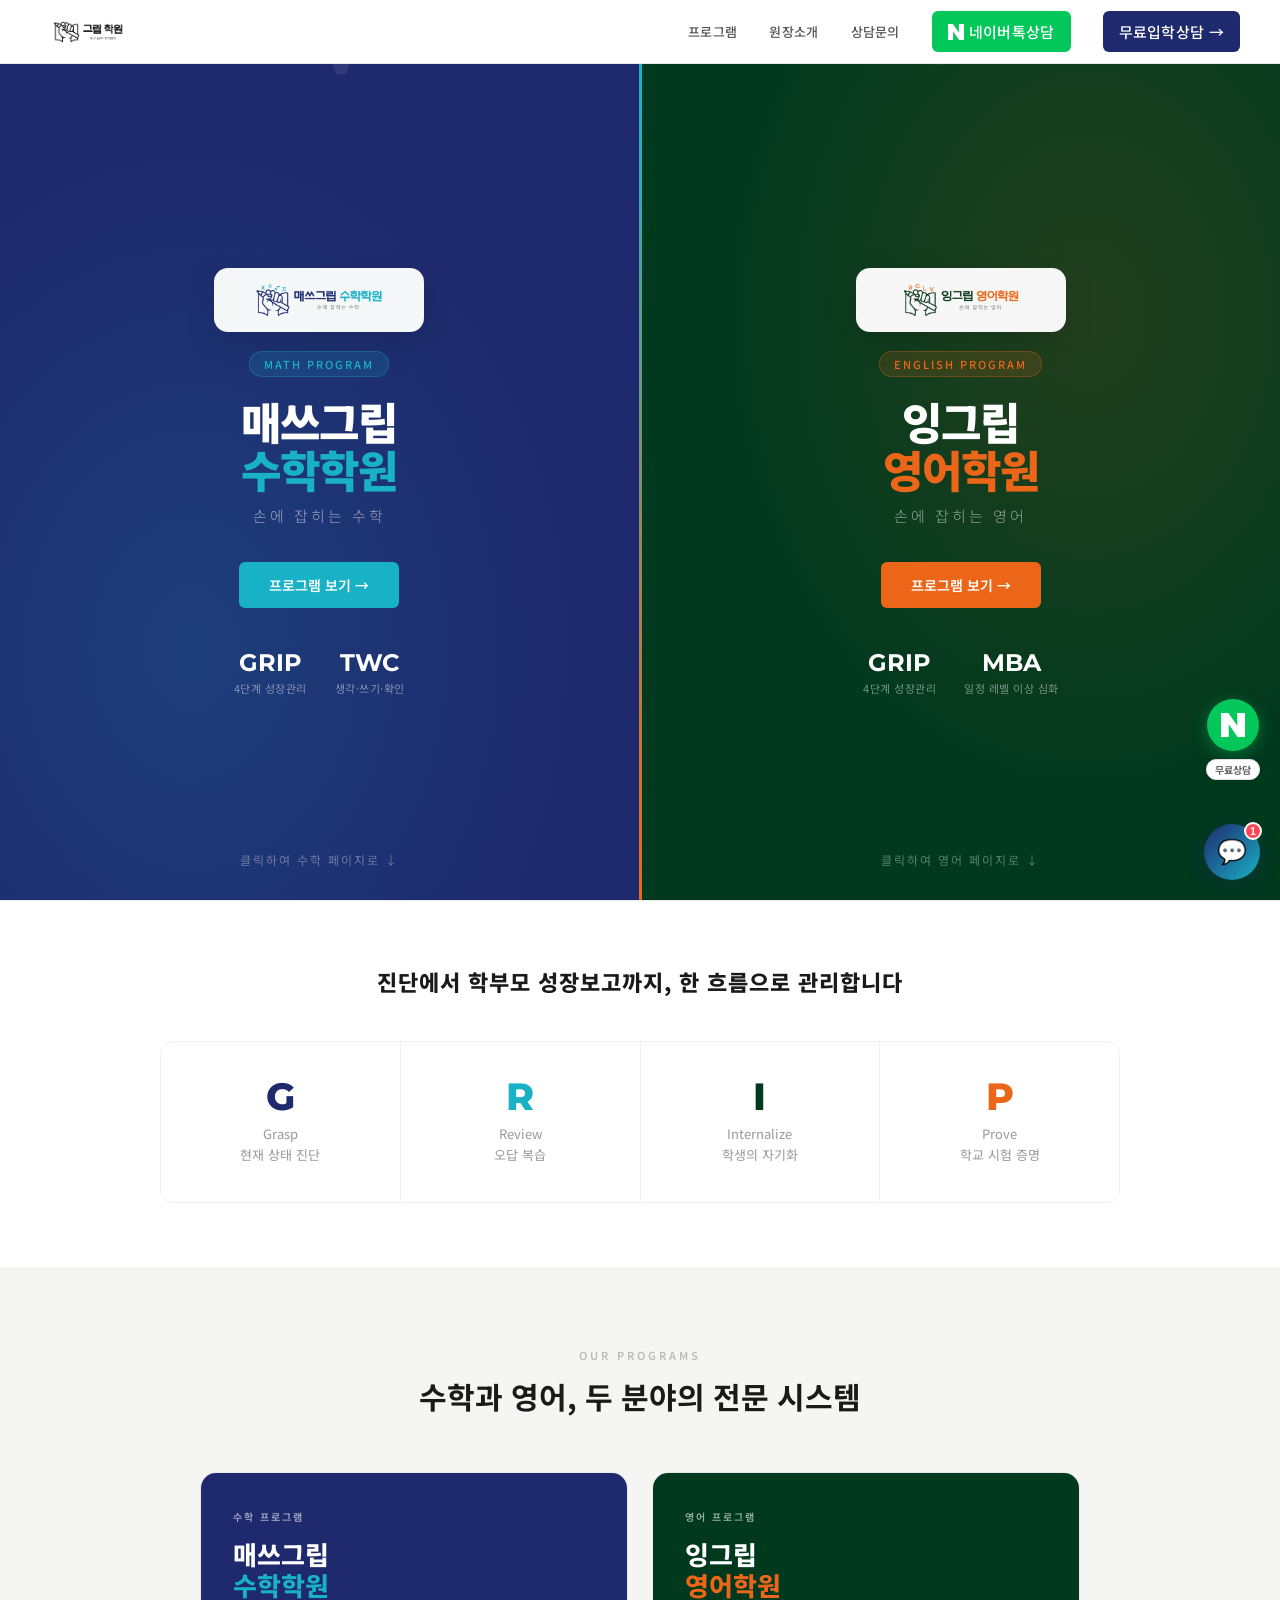
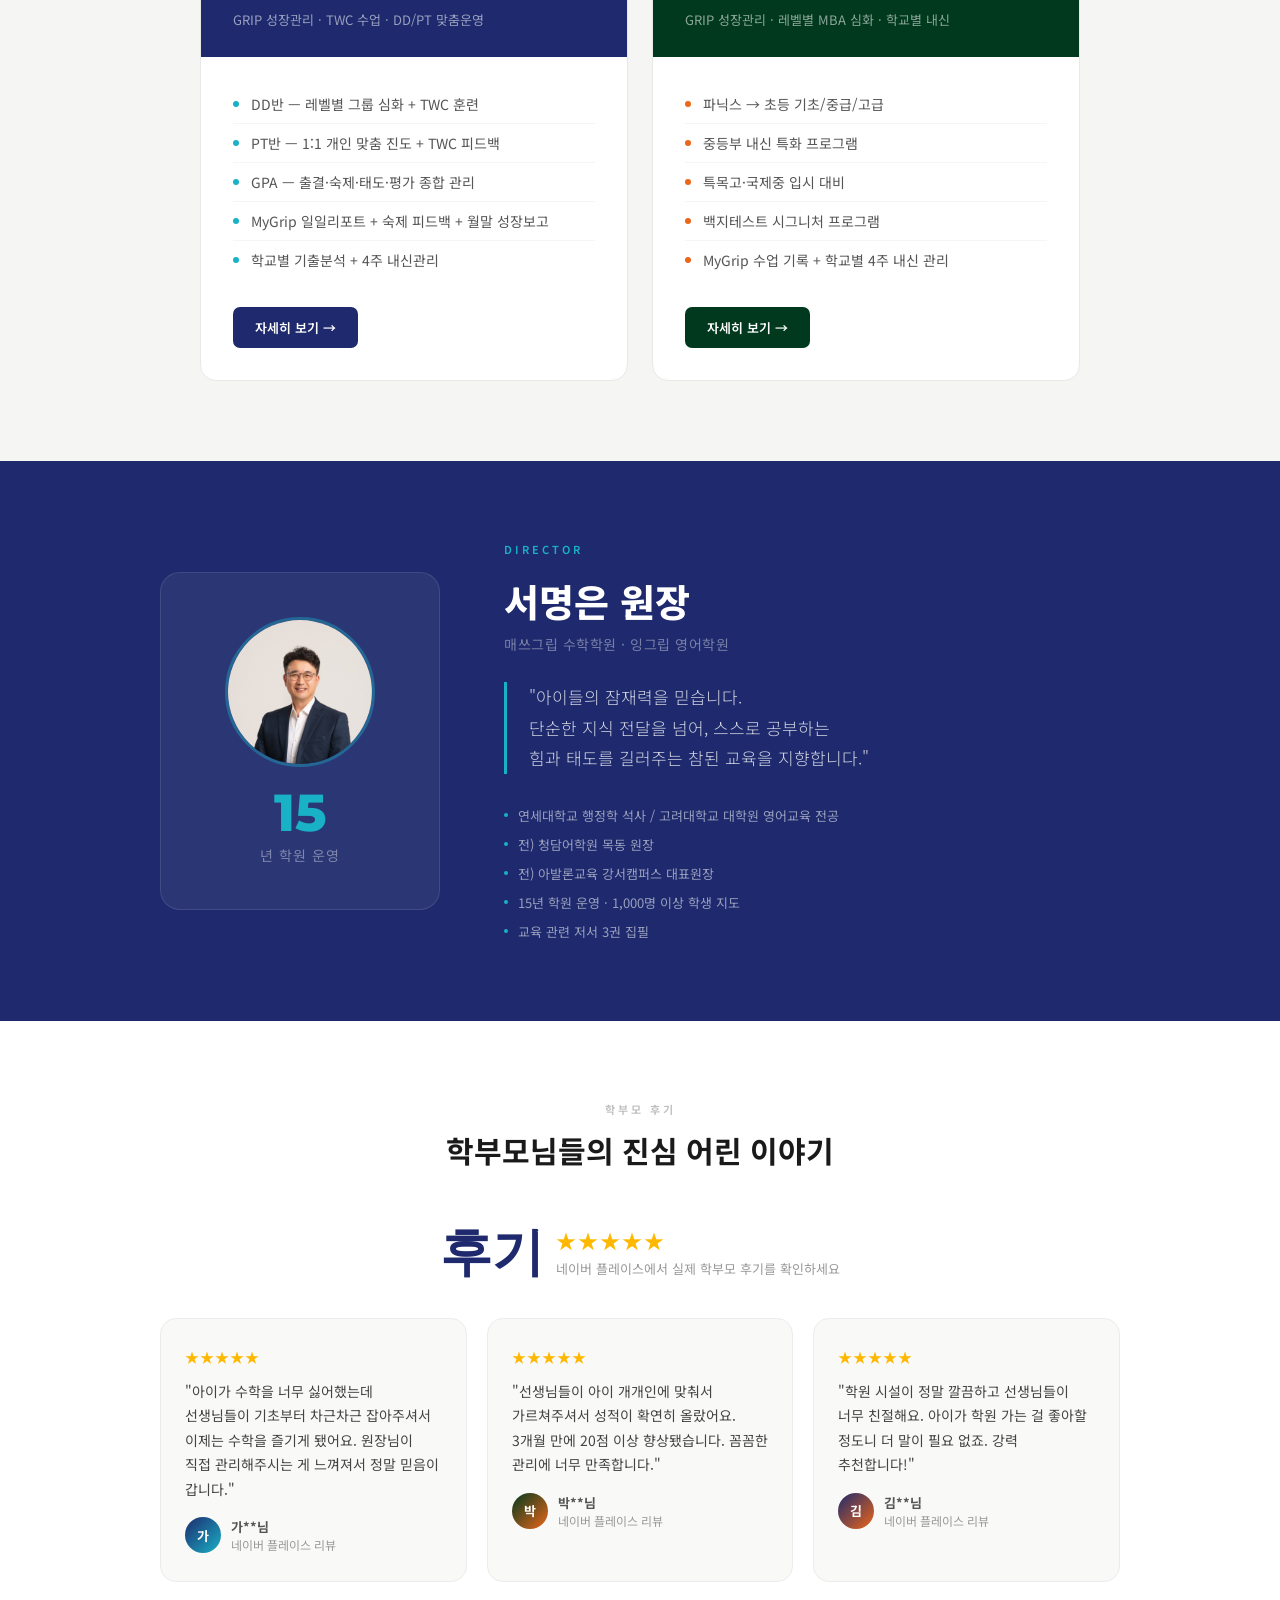
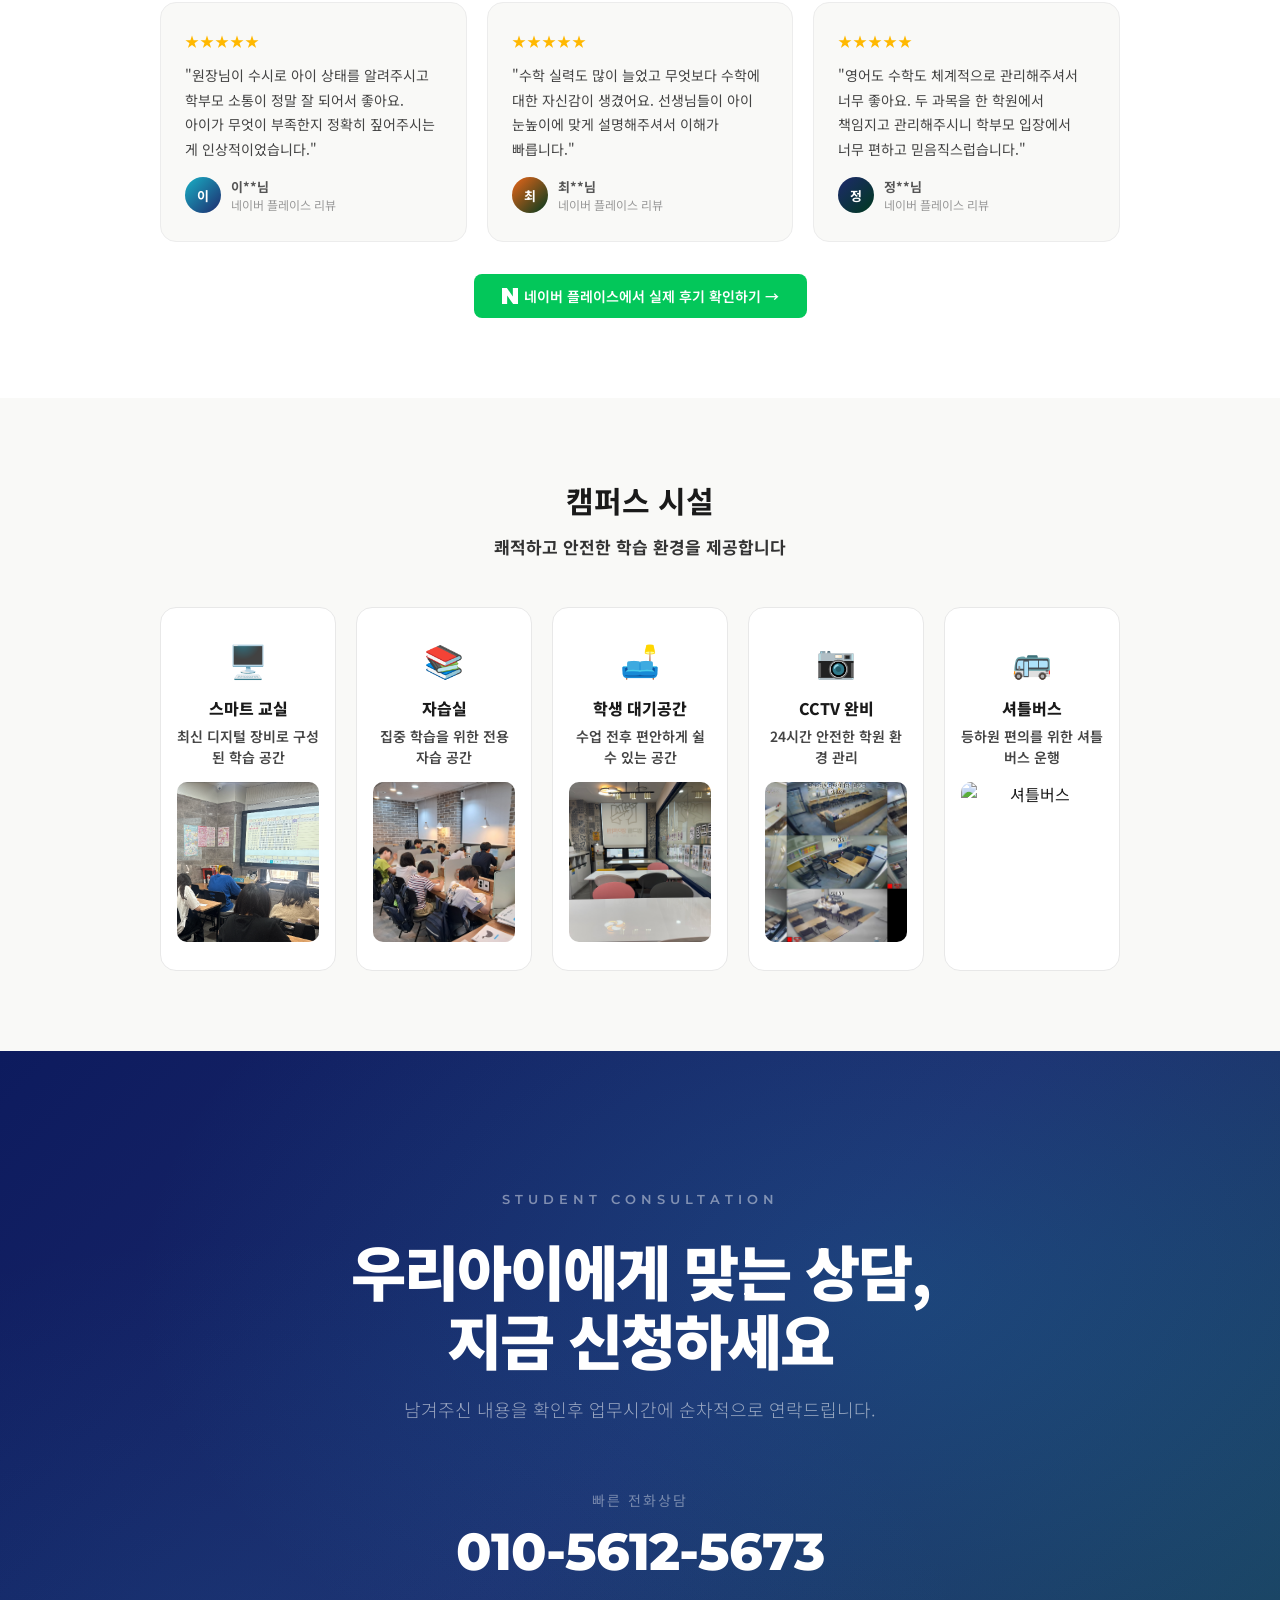
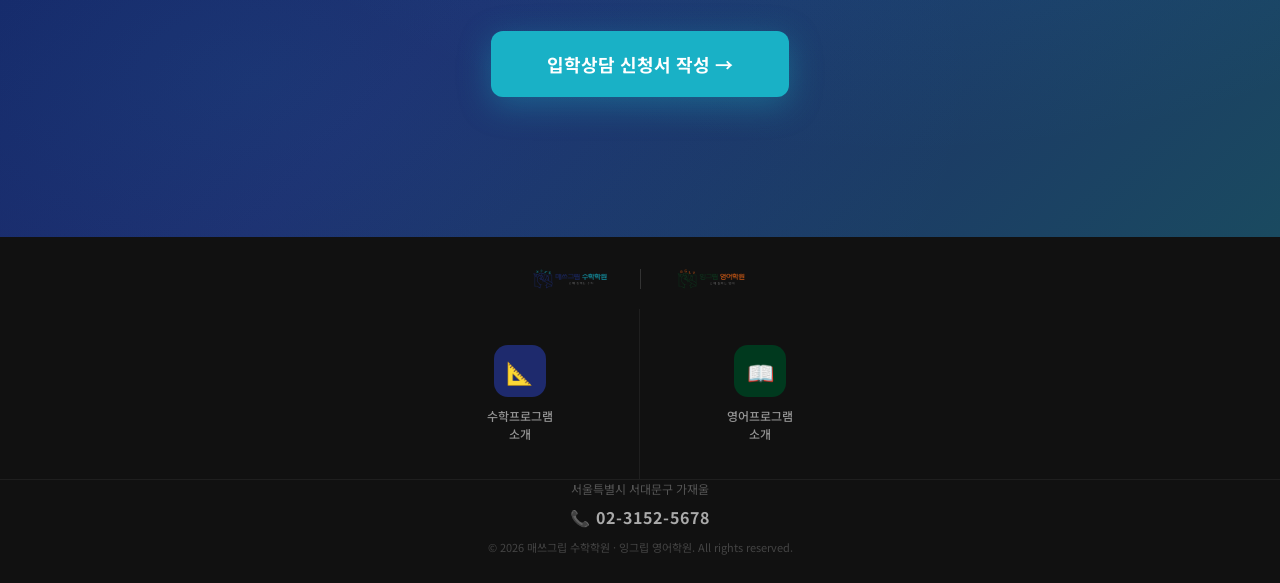
==== commit a0cb7baf: "Add GPA and MyGrip parent proof section" ====
--- a/index.html
+++ b/index.html
@@ -455,8 +455,8 @@
         <ul class="card-features">
           <li><span class="feat-dot feat-dot-math"></span>DD반 — 레벨별 그룹 심화 + TWC 훈련</li>
           <li><span class="feat-dot feat-dot-math"></span>PT반 — 1:1 개인 맞춤 진도 + TWC 피드백</li>
-          <li><span class="feat-dot feat-dot-math"></span>3자 학습톡방 (학생-학부모-원장)</li>
-          <li><span class="feat-dot feat-dot-math"></span>MyGrip 매 수업 기록 + 월말 성장평가</li>
+          <li><span class="feat-dot feat-dot-math"></span>GPA — 출결·숙제·태도·평가 종합 관리</li>
+          <li><span class="feat-dot feat-dot-math"></span>MyGrip 일일리포트 + 숙제 피드백 + 월말 성장보고</li>
           <li><span class="feat-dot feat-dot-math"></span>학교별 기출분석 + 4주 내신관리</li>
         </ul>
         <span class="card-btn card-btn-math">자세히 보기 →</span>
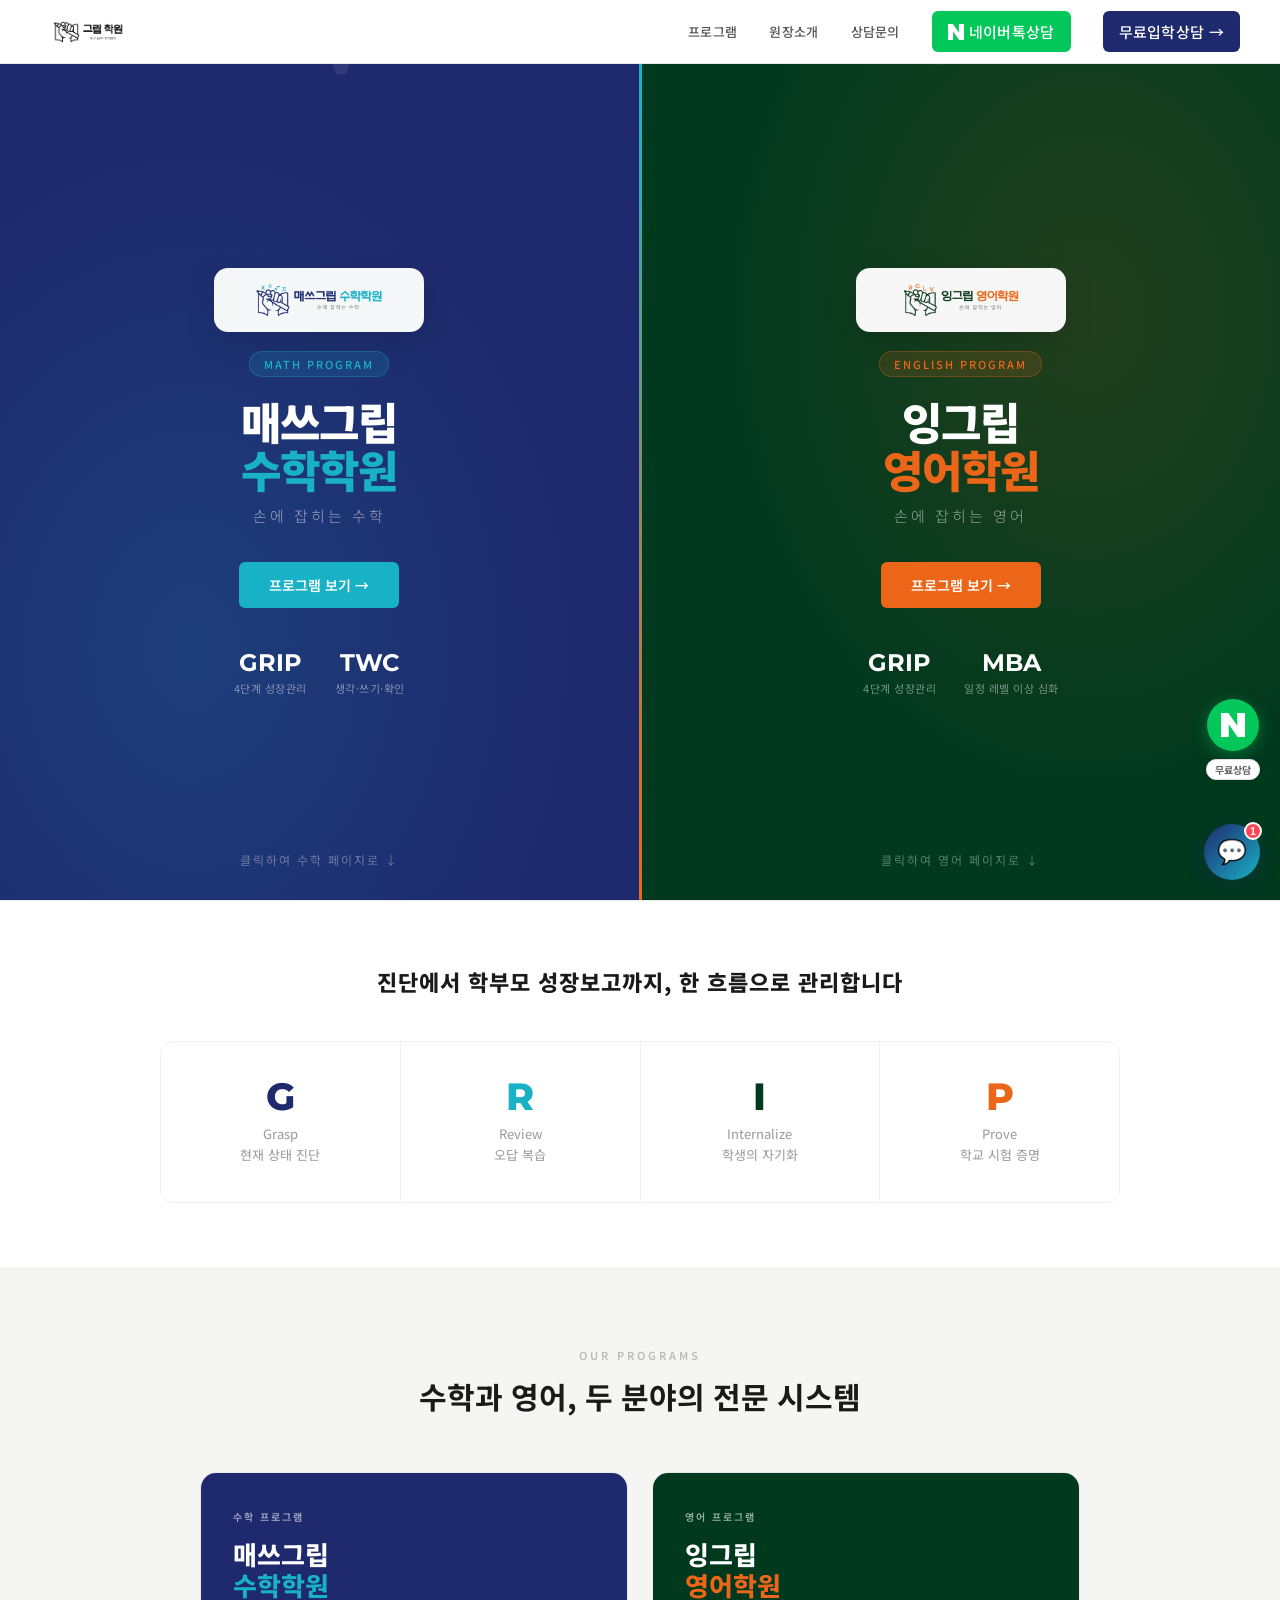
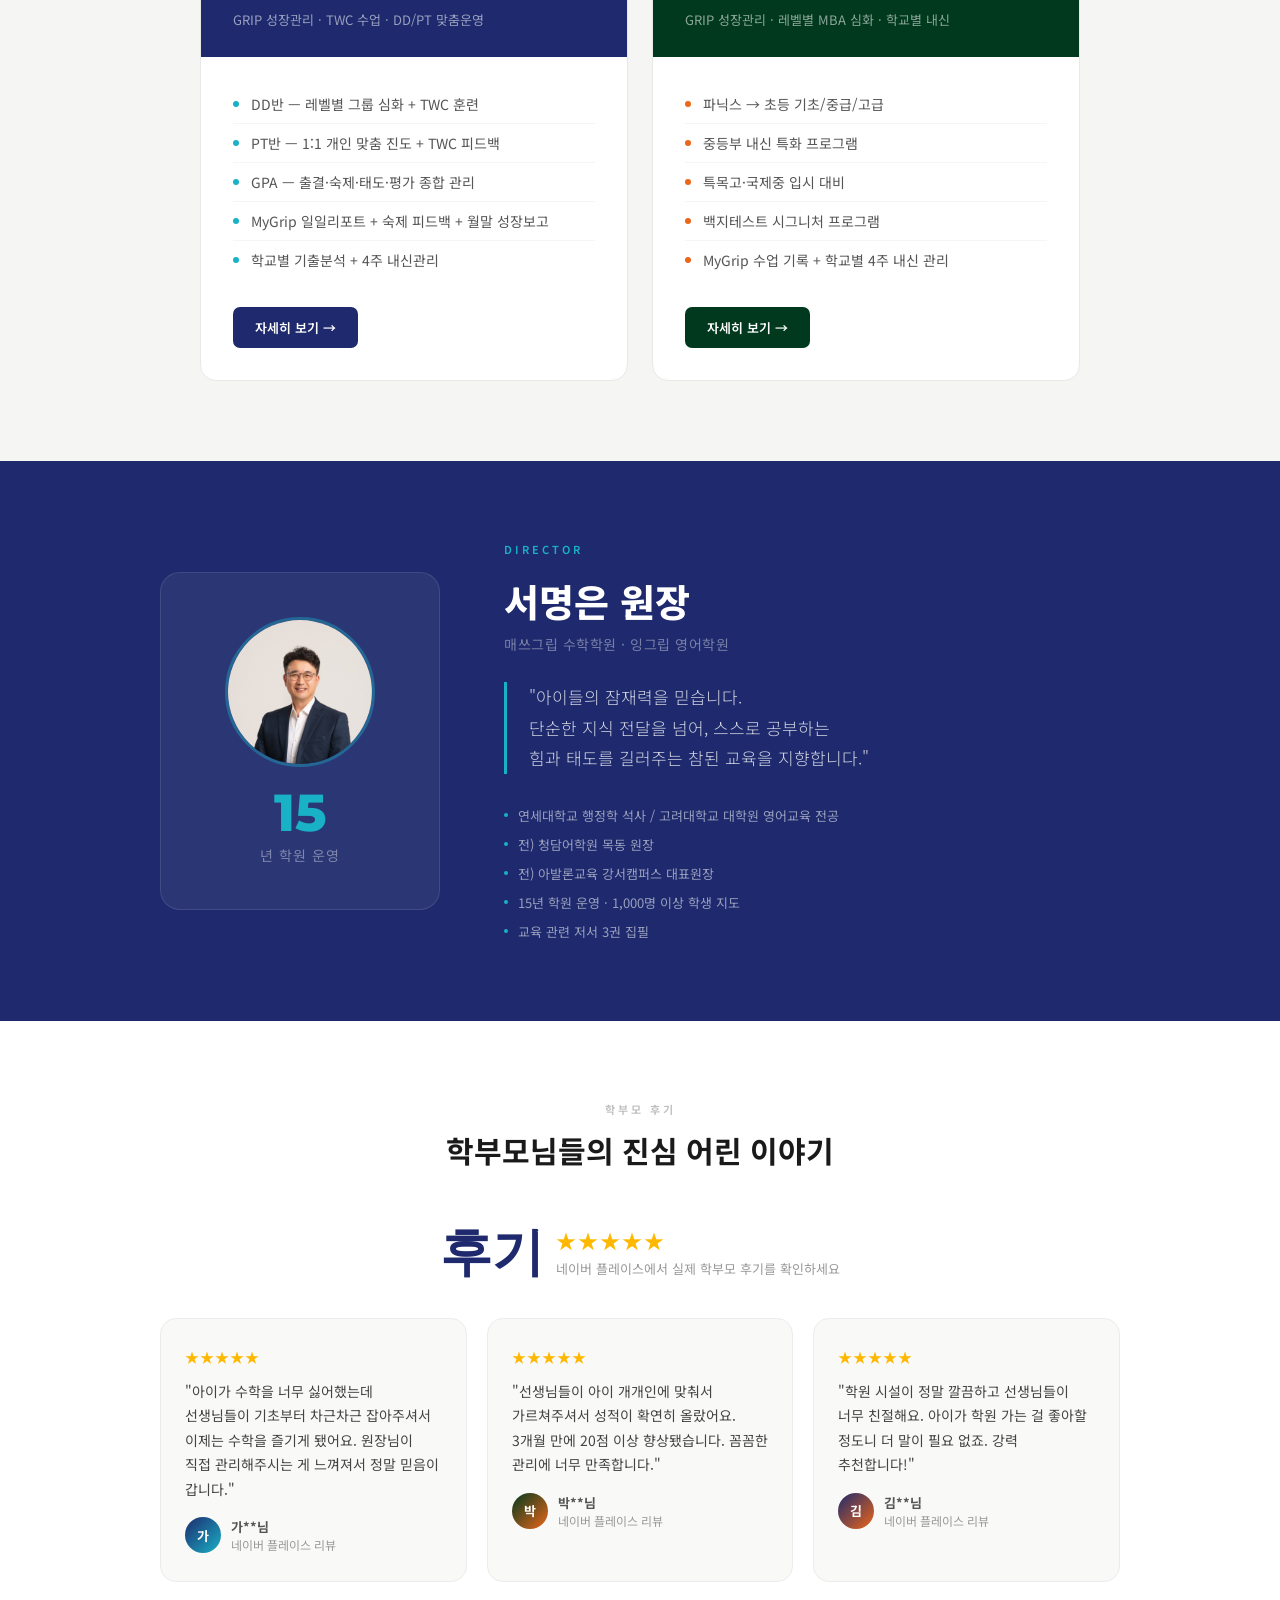
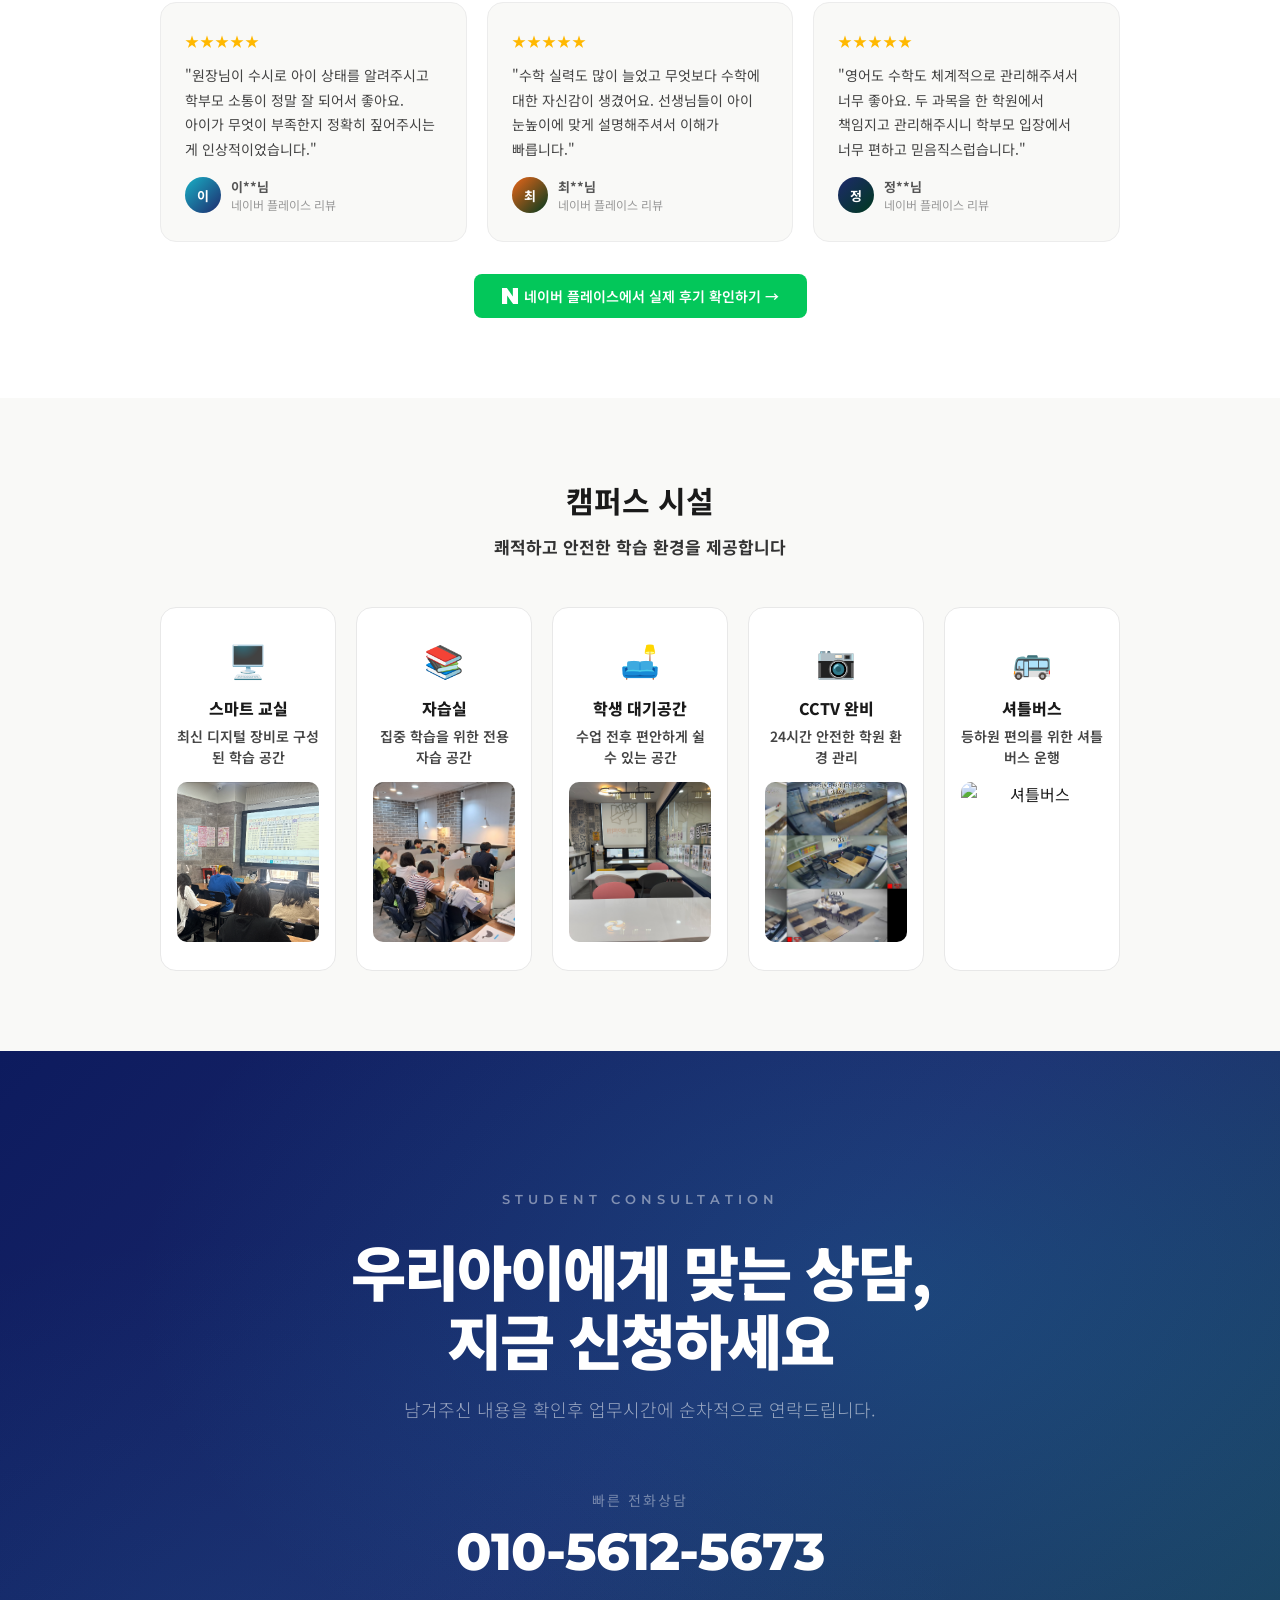
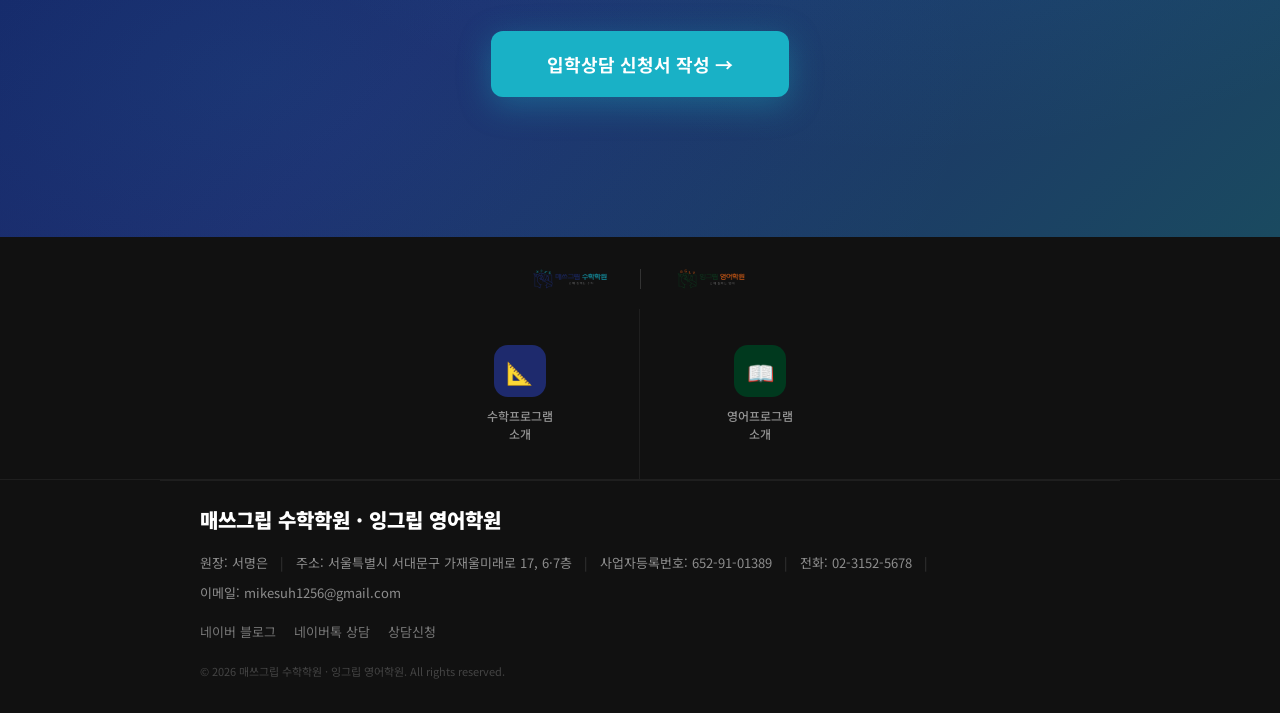
==== commit 2b52aa65: "Add unified academy business footer" ====
--- a/index.html
+++ b/index.html
@@ -175,8 +175,14 @@
 .fql-label{font-size:12px;color:rgba(255,255,255,0.55);line-height:1.5;text-align:center;font-weight:500;}
 .footer-logo-row{display:flex;justify-content:center;align-items:center;gap:28px;padding:28px 40px 16px;}
 .footer-logo-row img{height:28px;width:auto;object-fit:contain;opacity:0.7;}
-.footer-bottom{padding:0 40px 28px;text-align:center;}
-.footer-address{font-size:12px;color:#555;margin-bottom:8px;}
+.footer-bottom{padding:24px 40px 34px;text-align:left;border-top:1px solid rgba(255,255,255,0.06);}
+.footer-brand{font-size:20px;font-weight:900;color:#fff;margin-bottom:18px;}
+.footer-details{display:flex;flex-wrap:wrap;gap:8px 0;margin-bottom:18px;color:#8d8d8d;font-size:13px;line-height:1.7;font-style:normal;}
+.footer-details span,.footer-details a{color:inherit;text-decoration:none;}
+.footer-details span:not(:last-child)::after,.footer-details a:not(:last-child)::after{content:'|';margin:0 12px;color:#383838;}
+.footer-social{display:flex;flex-wrap:wrap;gap:18px;margin-bottom:22px;}
+.footer-social a{font-size:13px;color:#777;text-decoration:none;transition:color .2s;}
+.footer-social a:hover{color:#19b1c6;}
 .footer-copy{font-size:11px;color:#444;}
 
 /* ANIMATIONS */
@@ -725,8 +731,19 @@
     </a>
   </div>
   <div class="footer-bottom footer-inner">
-    <p class="footer-address">서울특별시 서대문구 가재울</p>
-    <p style="margin-bottom:10px;"><a href="tel:02-3152-5678" style="color:#aaa;font-size:16px;font-weight:700;text-decoration:none;letter-spacing:1px;">📞 02-3152-5678</a></p>
+    <p class="footer-brand">매쓰그립 수학학원 · 잉그립 영어학원</p>
+    <address class="footer-details">
+      <span>원장: 서명은</span>
+      <span>주소: 서울특별시 서대문구 가재울미래로 17, 6·7층</span>
+      <span>사업자등록번호: 652-91-01389</span>
+      <a href="tel:02-3152-5678">전화: 02-3152-5678</a>
+      <a href="mailto:mikesuh1256@gmail.com">이메일: mikesuh1256@gmail.com</a>
+    </address>
+    <div class="footer-social">
+      <a href="https://blog.naver.com/mikesuh7" target="_blank" rel="noopener noreferrer">네이버 블로그</a>
+      <a href="https://talk.naver.com/W5XRAC" target="_blank" rel="noopener noreferrer">네이버톡 상담</a>
+      <a href="/apply?source=homepage" target="_blank">상담신청</a>
+    </div>
     <p class="footer-copy">© 2026 매쓰그립 수학학원 · 잉그립 영어학원. All rights reserved.</p>
   </div>
 </footer>
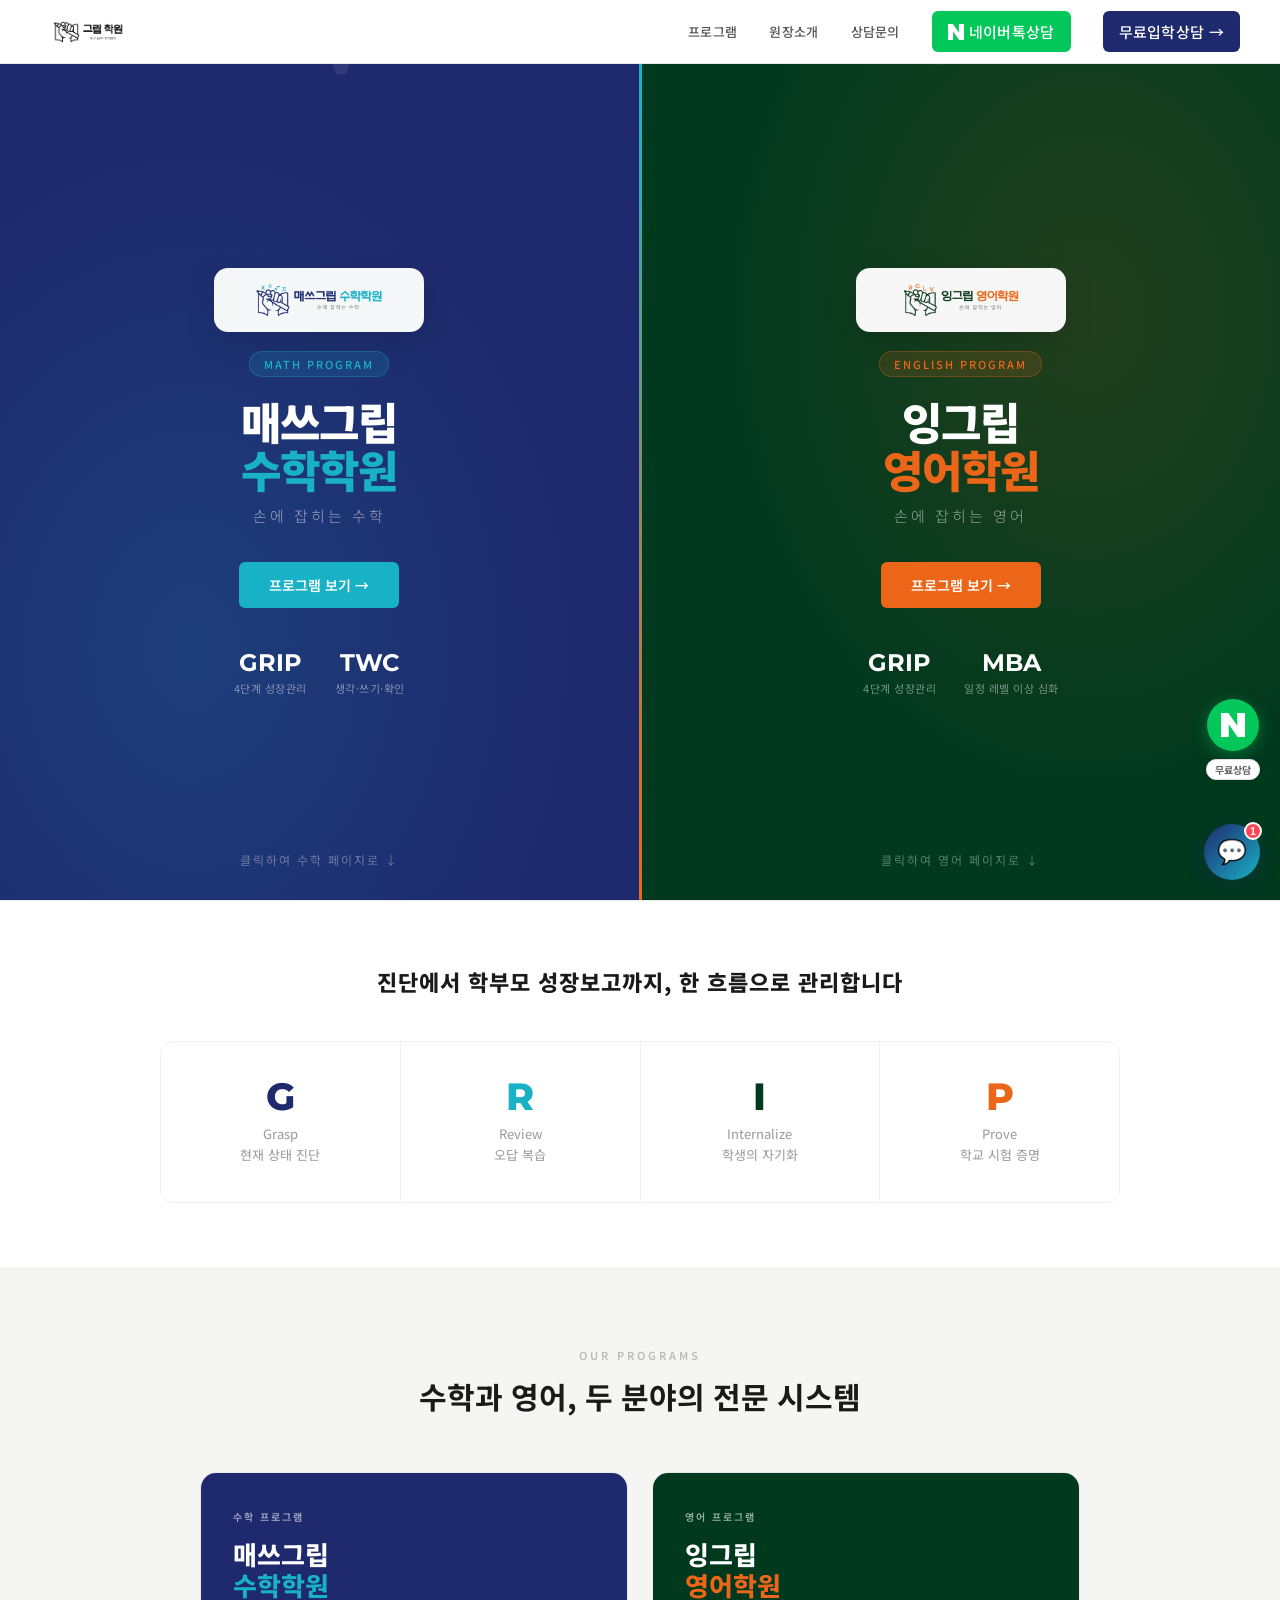
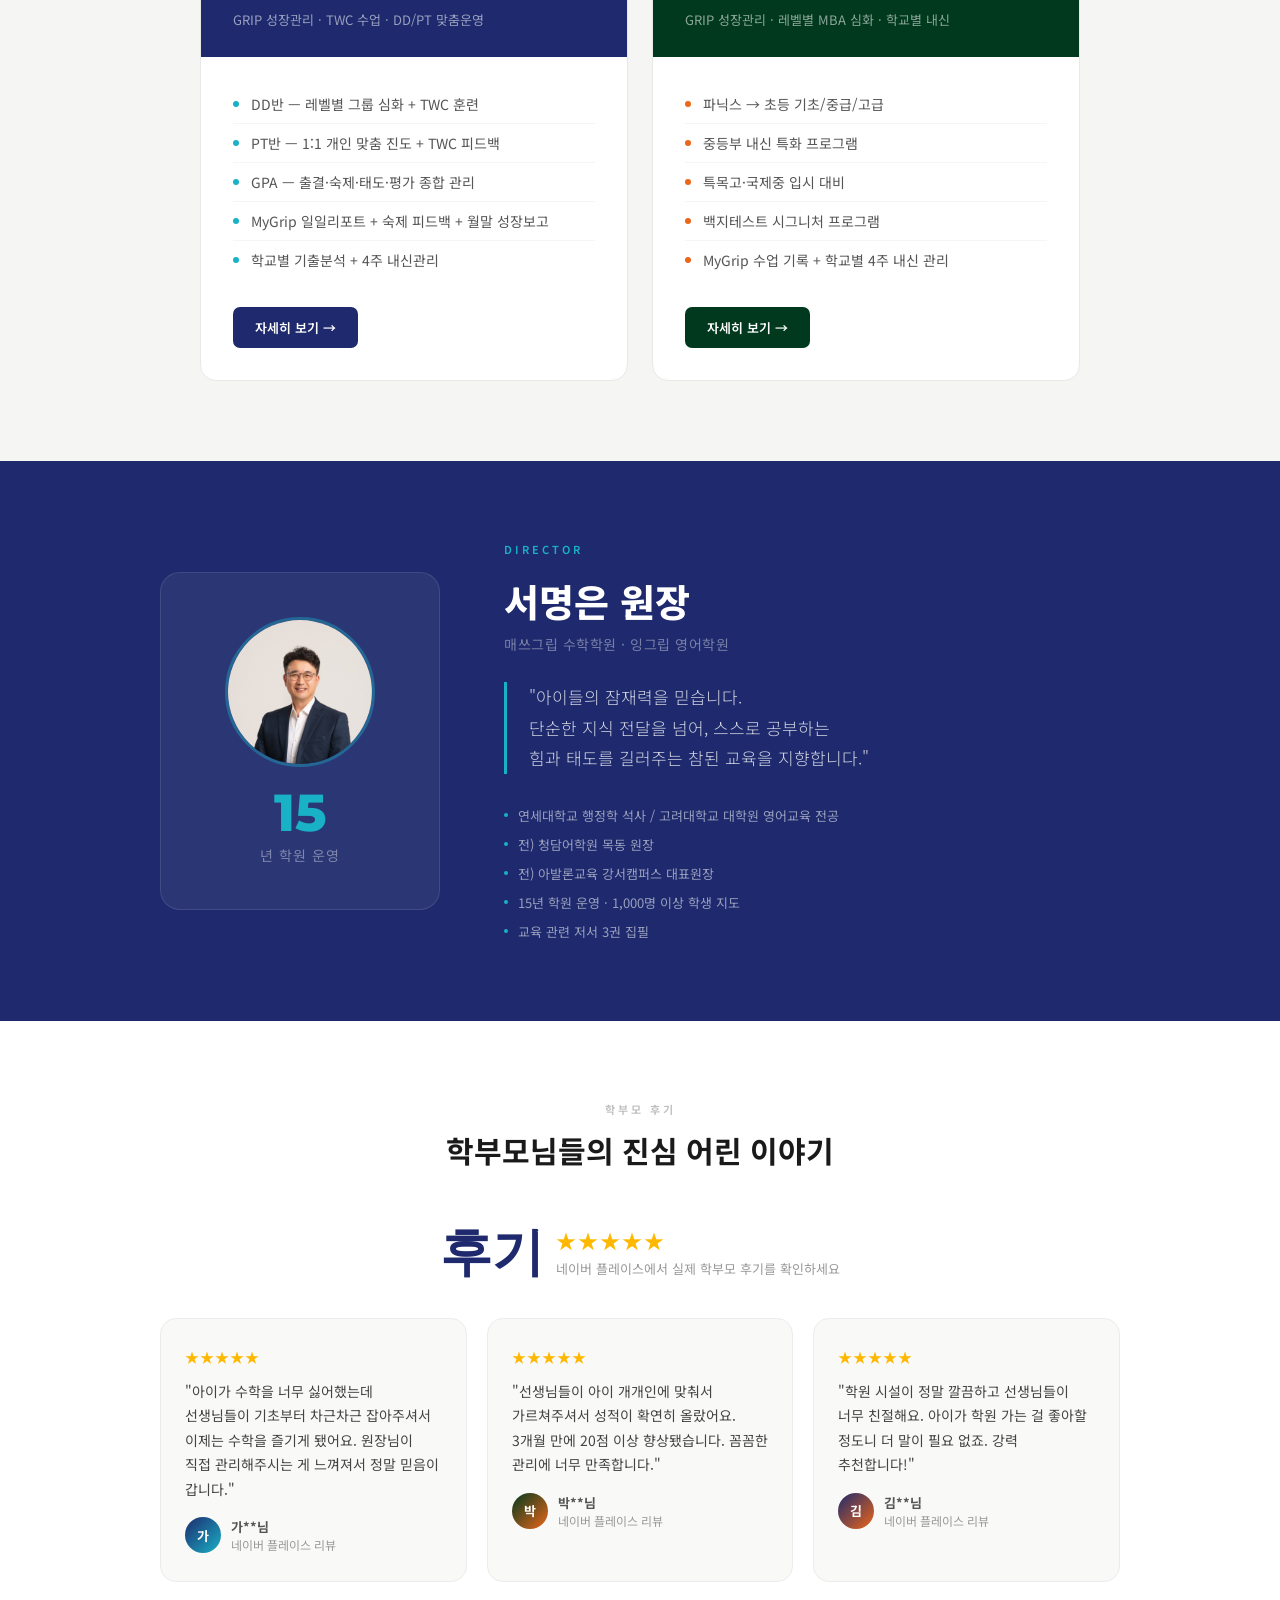
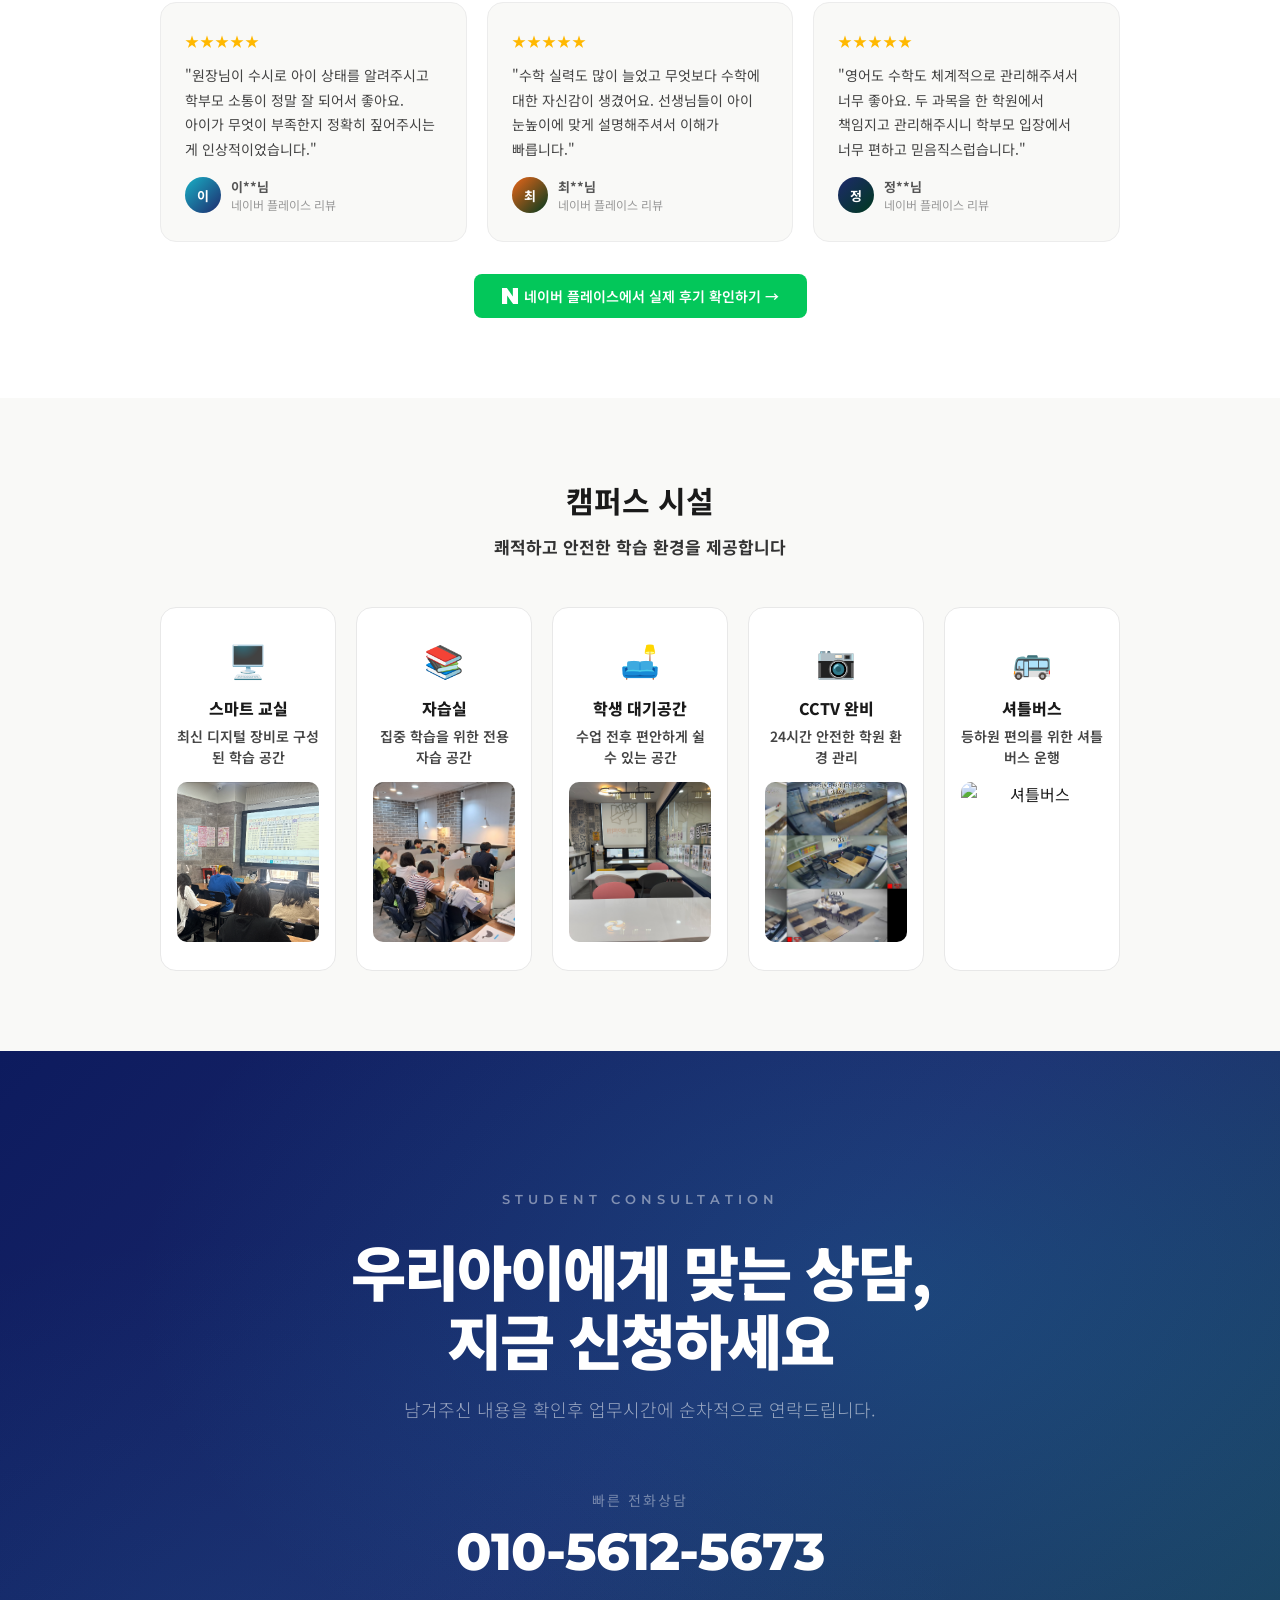
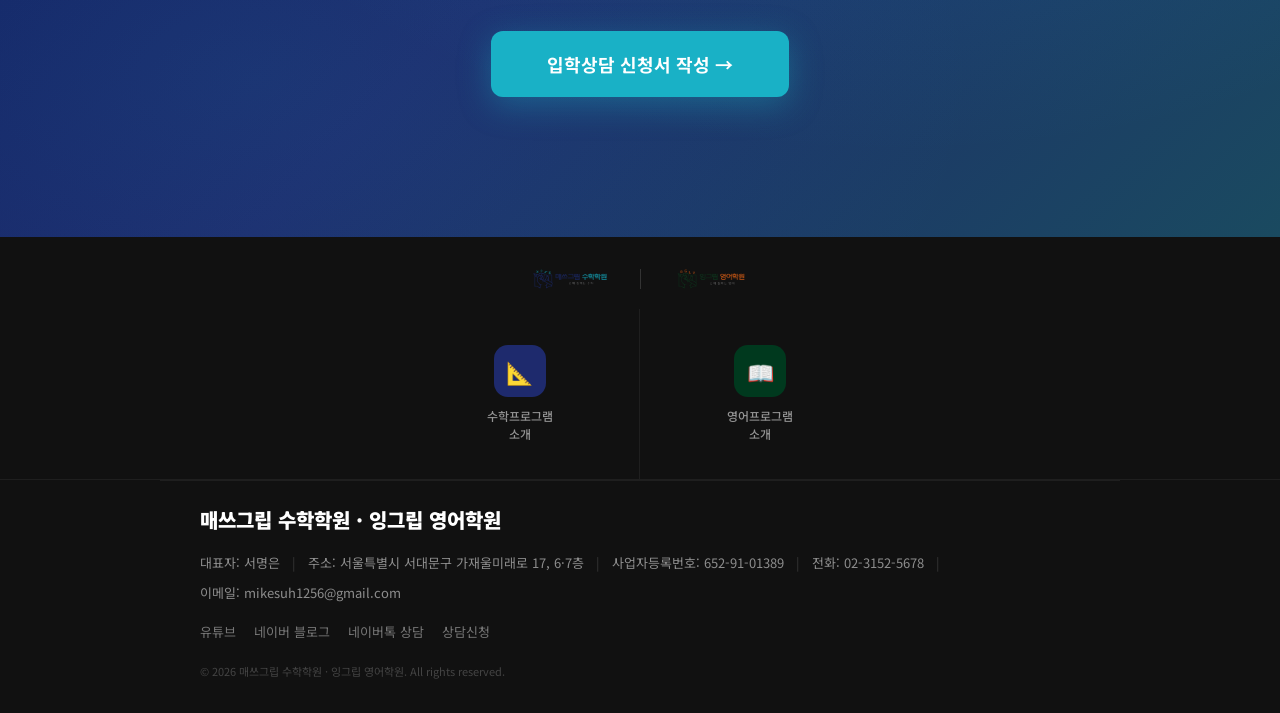
==== commit 93ae591f: "Add representative and social links to footer" ====
--- a/index.html
+++ b/index.html
@@ -733,13 +733,14 @@
   <div class="footer-bottom footer-inner">
     <p class="footer-brand">매쓰그립 수학학원 · 잉그립 영어학원</p>
     <address class="footer-details">
-      <span>원장: 서명은</span>
+      <span>대표자: 서명은</span>
       <span>주소: 서울특별시 서대문구 가재울미래로 17, 6·7층</span>
       <span>사업자등록번호: 652-91-01389</span>
       <a href="tel:02-3152-5678">전화: 02-3152-5678</a>
       <a href="mailto:mikesuh1256@gmail.com">이메일: mikesuh1256@gmail.com</a>
     </address>
     <div class="footer-social">
+      <a href="https://www.youtube.com/@mikesuh1256" target="_blank" rel="noopener noreferrer">유튜브</a>
       <a href="https://blog.naver.com/mikesuh7" target="_blank" rel="noopener noreferrer">네이버 블로그</a>
       <a href="https://talk.naver.com/W5XRAC" target="_blank" rel="noopener noreferrer">네이버톡 상담</a>
       <a href="/apply?source=homepage" target="_blank">상담신청</a>
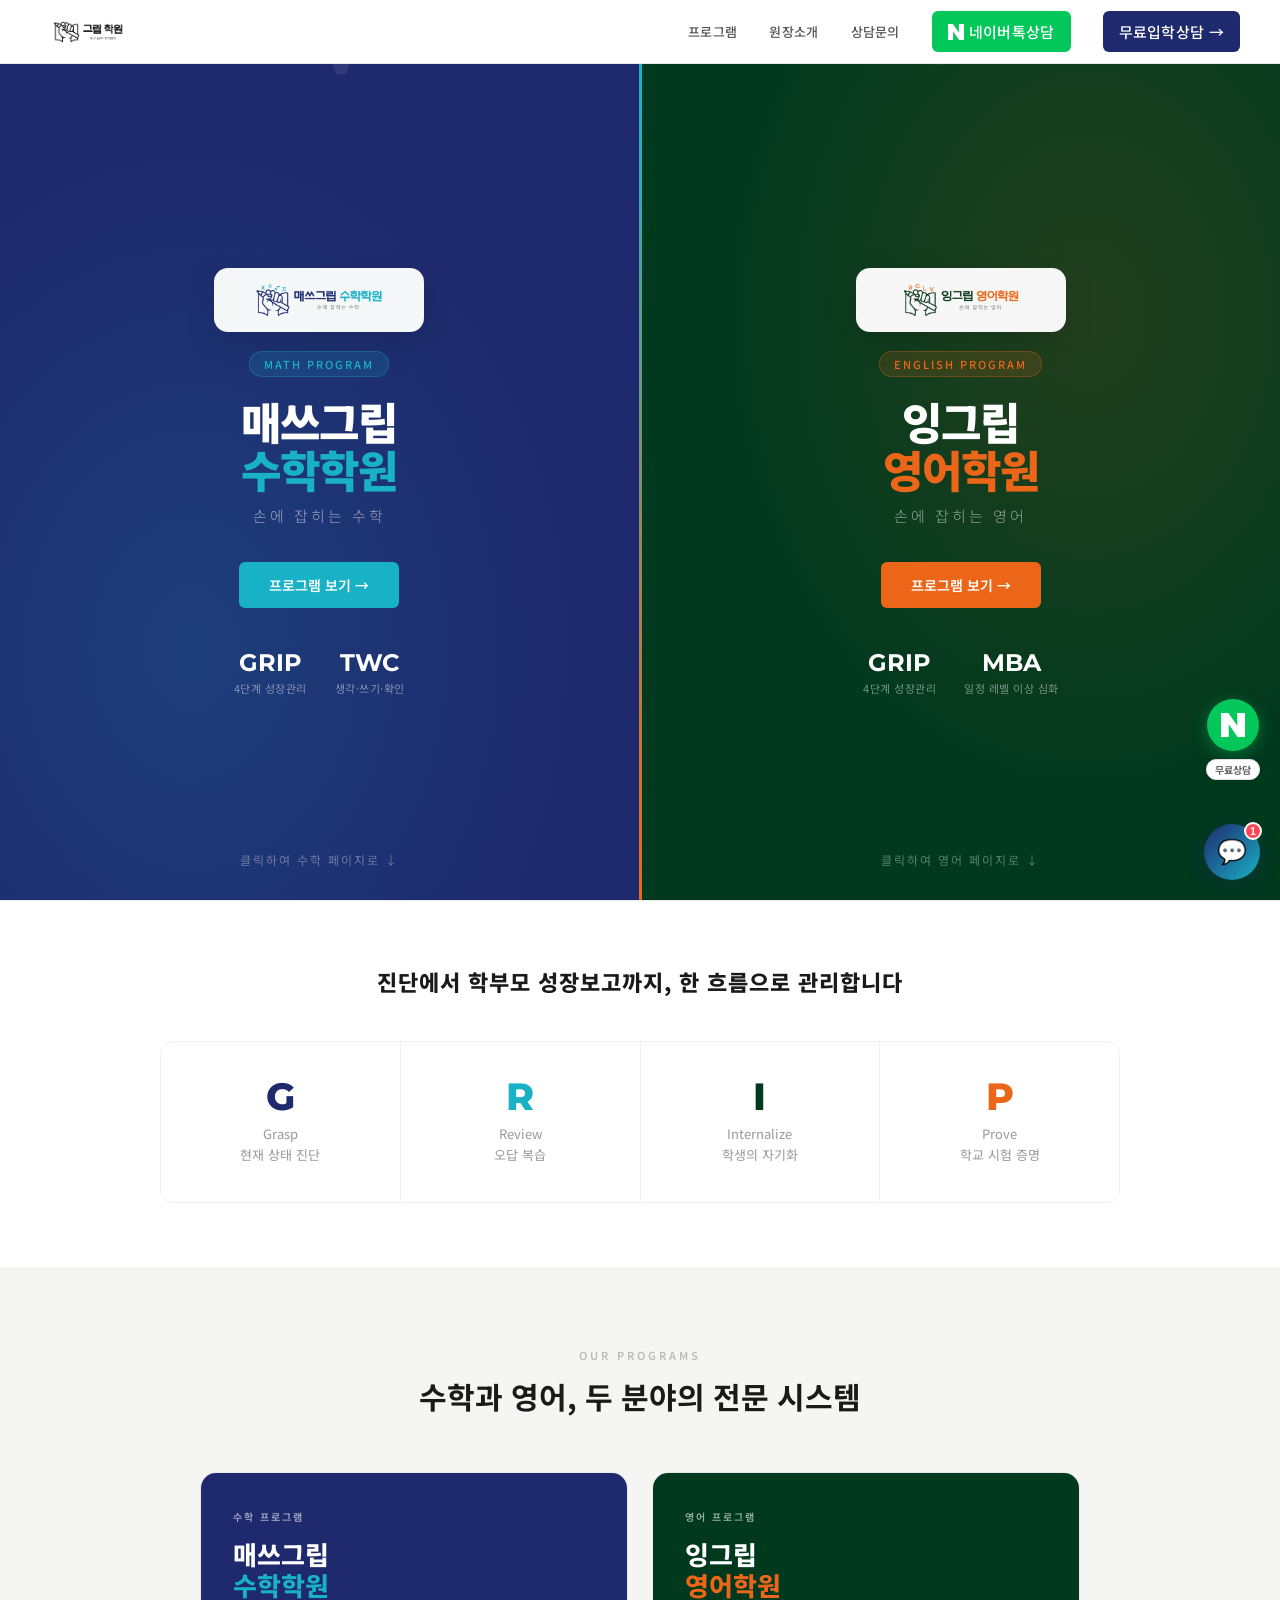
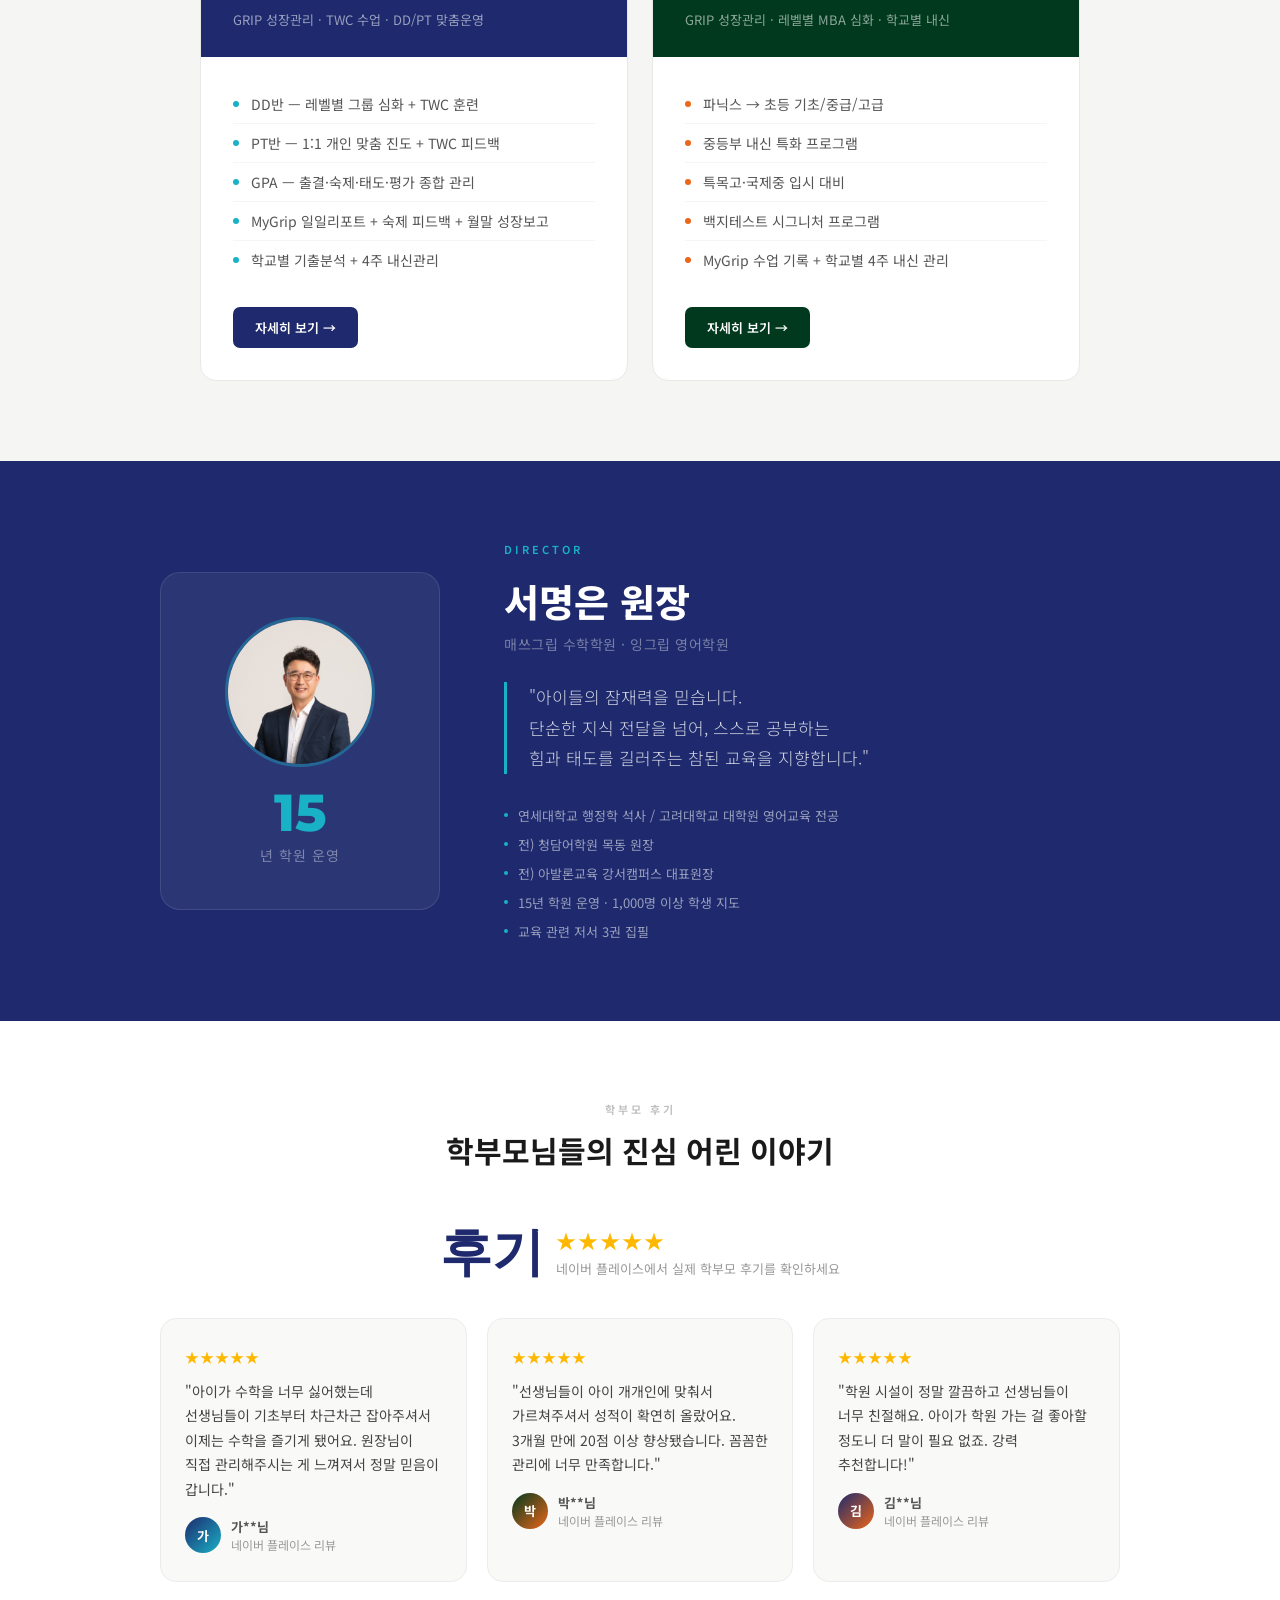
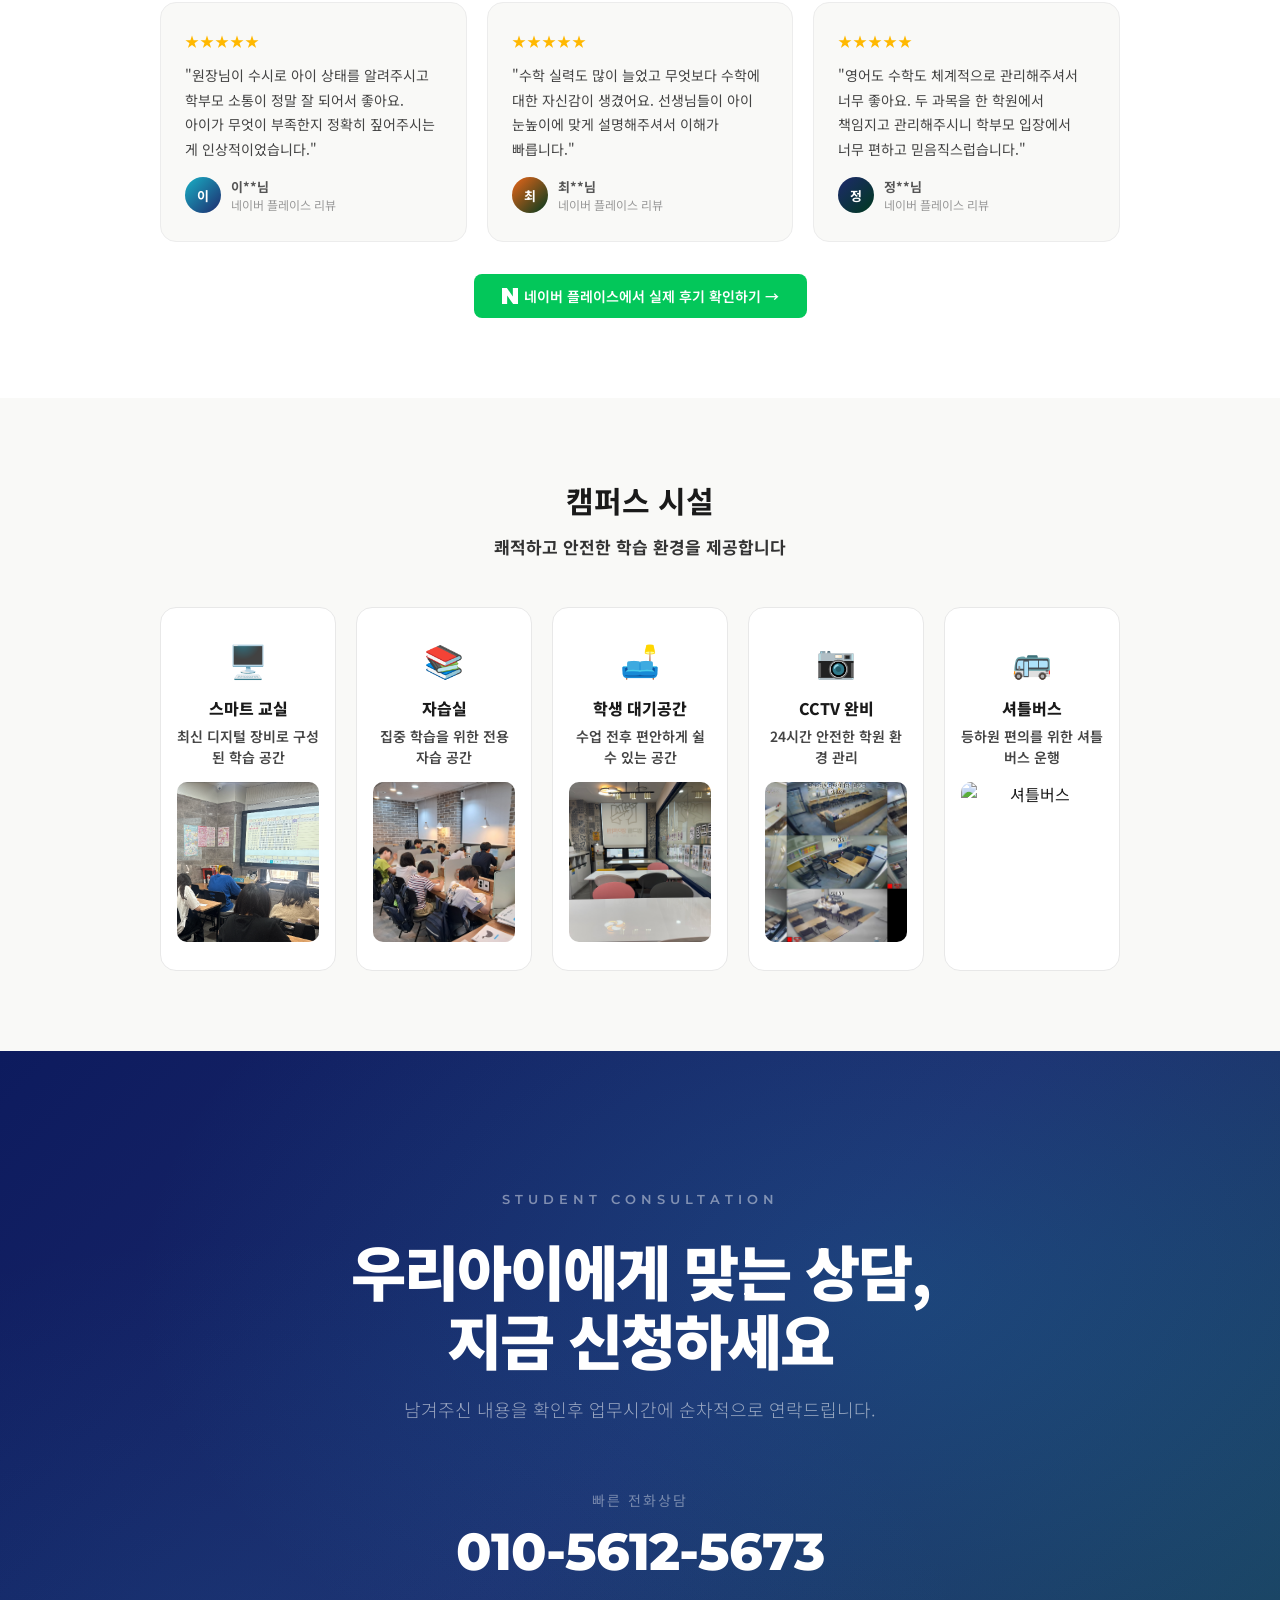
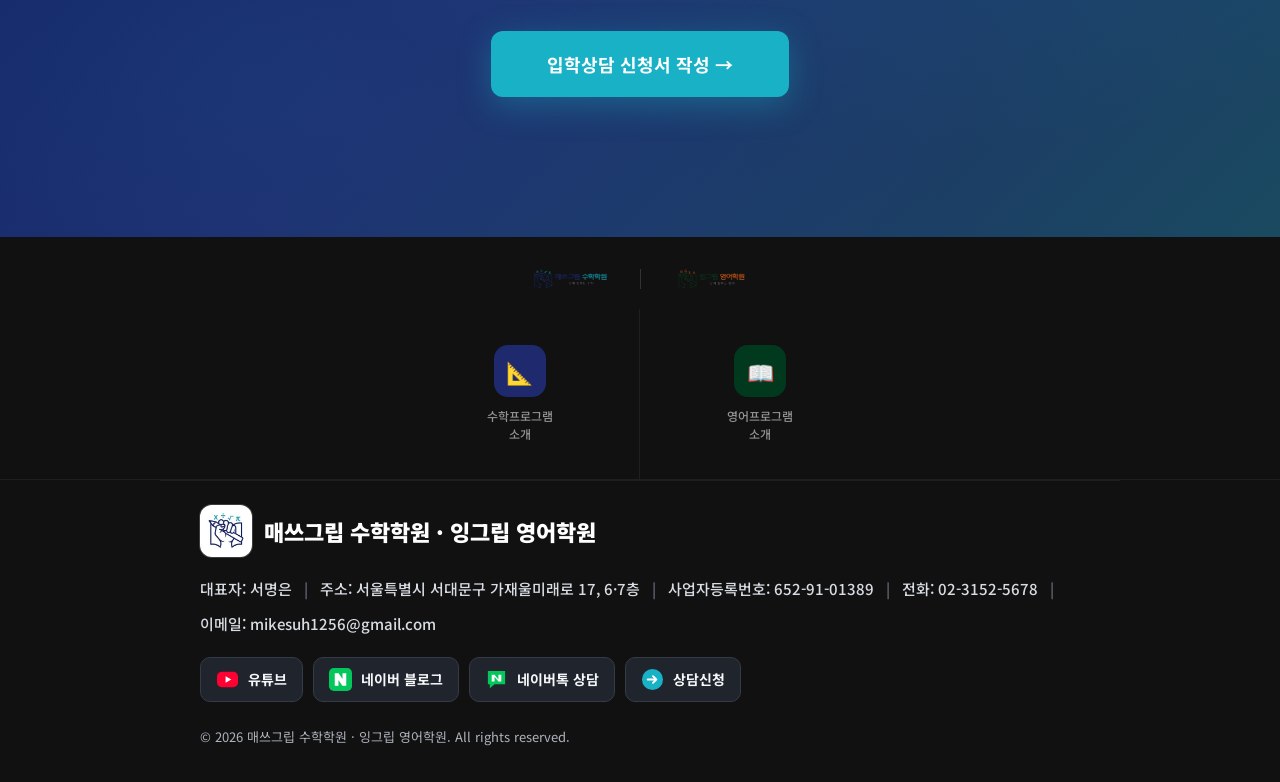
==== commit 927c2b6d: "Improve footer visibility and branding" ====
--- a/index.html
+++ b/index.html
@@ -176,14 +176,24 @@
 .footer-logo-row{display:flex;justify-content:center;align-items:center;gap:28px;padding:28px 40px 16px;}
 .footer-logo-row img{height:28px;width:auto;object-fit:contain;opacity:0.7;}
 .footer-bottom{padding:24px 40px 34px;text-align:left;border-top:1px solid rgba(255,255,255,0.06);}
-.footer-brand{font-size:20px;font-weight:900;color:#fff;margin-bottom:18px;}
-.footer-details{display:flex;flex-wrap:wrap;gap:8px 0;margin-bottom:18px;color:#8d8d8d;font-size:13px;line-height:1.7;font-style:normal;}
+.footer-brand{display:flex;align-items:center;gap:12px;font-size:22px;font-weight:900;color:#fff;margin-bottom:18px;}
+.footer-brand img{width:52px;height:52px;object-fit:contain;background:#fff;border-radius:12px;padding:5px;box-shadow:0 0 0 1px rgba(255,255,255,.18);}
+.footer-details{display:flex;flex-wrap:wrap;gap:8px 0;margin-bottom:20px;color:#d8dce3;font-size:15px;font-weight:500;line-height:1.8;font-style:normal;}
 .footer-details span,.footer-details a{color:inherit;text-decoration:none;}
-.footer-details span:not(:last-child)::after,.footer-details a:not(:last-child)::after{content:'|';margin:0 12px;color:#383838;}
-.footer-social{display:flex;flex-wrap:wrap;gap:18px;margin-bottom:22px;}
-.footer-social a{font-size:13px;color:#777;text-decoration:none;transition:color .2s;}
-.footer-social a:hover{color:#19b1c6;}
-.footer-copy{font-size:11px;color:#444;}
+.footer-details span:not(:last-child)::after,.footer-details a:not(:last-child)::after{content:'|';margin:0 12px;color:#69707d;}
+.footer-social{display:flex;flex-wrap:wrap;gap:10px;margin-bottom:24px;}
+.footer-social a{display:inline-flex;align-items:center;gap:9px;min-height:44px;padding:10px 15px;border:1px solid #353b46;border-radius:10px;background:#20242c;font-size:14px;font-weight:700;color:#f5f7fb;text-decoration:none;transition:transform .2s,border-color .2s,background .2s;}
+.footer-social a:hover{color:#fff;background:#292f39;border-color:#596273;transform:translateY(-2px);}
+.footer-social svg{width:23px;height:23px;flex:0 0 23px;}
+.footer-copy{font-size:13px;color:#adb3bd;line-height:1.7;}
+@media(max-width:600px){
+  .footer-bottom{padding:28px 20px 34px;}
+  .footer-brand{font-size:18px;line-height:1.45;}
+  .footer-brand img{width:46px;height:46px;}
+  .footer-details{display:grid;gap:8px;font-size:15px;}
+  .footer-details span:not(:last-child)::after,.footer-details a:not(:last-child)::after{display:none;}
+  .footer-social a{flex:1 1 calc(50% - 5px);justify-content:center;padding:10px 8px;}
+}
 
 /* ANIMATIONS */
 .fade-up{opacity:0;transform:translateY(28px);transition:opacity 0.65s ease,transform 0.65s ease;}
@@ -731,7 +741,7 @@
     </a>
   </div>
   <div class="footer-bottom footer-inner">
-    <p class="footer-brand">매쓰그립 수학학원 · 잉그립 영어학원</p>
+    <p class="footer-brand"><img src="assets/images/logo/grip-icon.png" alt=""><span>매쓰그립 수학학원 · 잉그립 영어학원</span></p>
     <address class="footer-details">
       <span>대표자: 서명은</span>
       <span>주소: 서울특별시 서대문구 가재울미래로 17, 6·7층</span>
@@ -740,10 +750,10 @@
       <a href="mailto:mikesuh1256@gmail.com">이메일: mikesuh1256@gmail.com</a>
     </address>
     <div class="footer-social">
-      <a href="https://www.youtube.com/@mikesuh1256" target="_blank" rel="noopener noreferrer">유튜브</a>
-      <a href="https://blog.naver.com/mikesuh7" target="_blank" rel="noopener noreferrer">네이버 블로그</a>
-      <a href="https://talk.naver.com/W5XRAC" target="_blank" rel="noopener noreferrer">네이버톡 상담</a>
-      <a href="/apply?source=homepage" target="_blank">상담신청</a>
+      <a href="https://www.youtube.com/@mikesuh1256" target="_blank" rel="noopener noreferrer"><svg viewBox="0 0 24 24" aria-hidden="true"><rect x="1" y="4" width="22" height="16" rx="5" fill="#ff0033"/><path d="M10 8.5 16 12l-6 3.5z" fill="#fff"/></svg><span>유튜브</span></a>
+      <a href="https://blog.naver.com/mikesuh7" target="_blank" rel="noopener noreferrer"><svg viewBox="0 0 24 24" aria-hidden="true"><rect width="24" height="24" rx="5" fill="#03c75a"/><path d="M6 5.5h4.1l4 6.1V5.5H18v13h-4.1l-4-6.1v6.1H6z" fill="#fff"/></svg><span>네이버 블로그</span></a>
+      <a href="https://talk.naver.com/W5XRAC" target="_blank" rel="noopener noreferrer"><svg viewBox="0 0 24 24" aria-hidden="true"><path d="M3 3h18v14H10l-5 4v-4H3z" rx="4" fill="#03c75a"/><path d="M7 7h3l4 5V7h3v7h-3l-4-5v5H7z" fill="#fff"/></svg><span>네이버톡 상담</span></a>
+      <a href="/apply?source=homepage" target="_blank"><svg viewBox="0 0 24 24" aria-hidden="true"><circle cx="12" cy="12" r="11" fill="#19b1c6"/><path d="M7 12h9m-3.5-3.5L16 12l-3.5 3.5" fill="none" stroke="#fff" stroke-width="2" stroke-linecap="round" stroke-linejoin="round"/></svg><span>상담신청</span></a>
     </div>
     <p class="footer-copy">© 2026 매쓰그립 수학학원 · 잉그립 영어학원. All rights reserved.</p>
   </div>
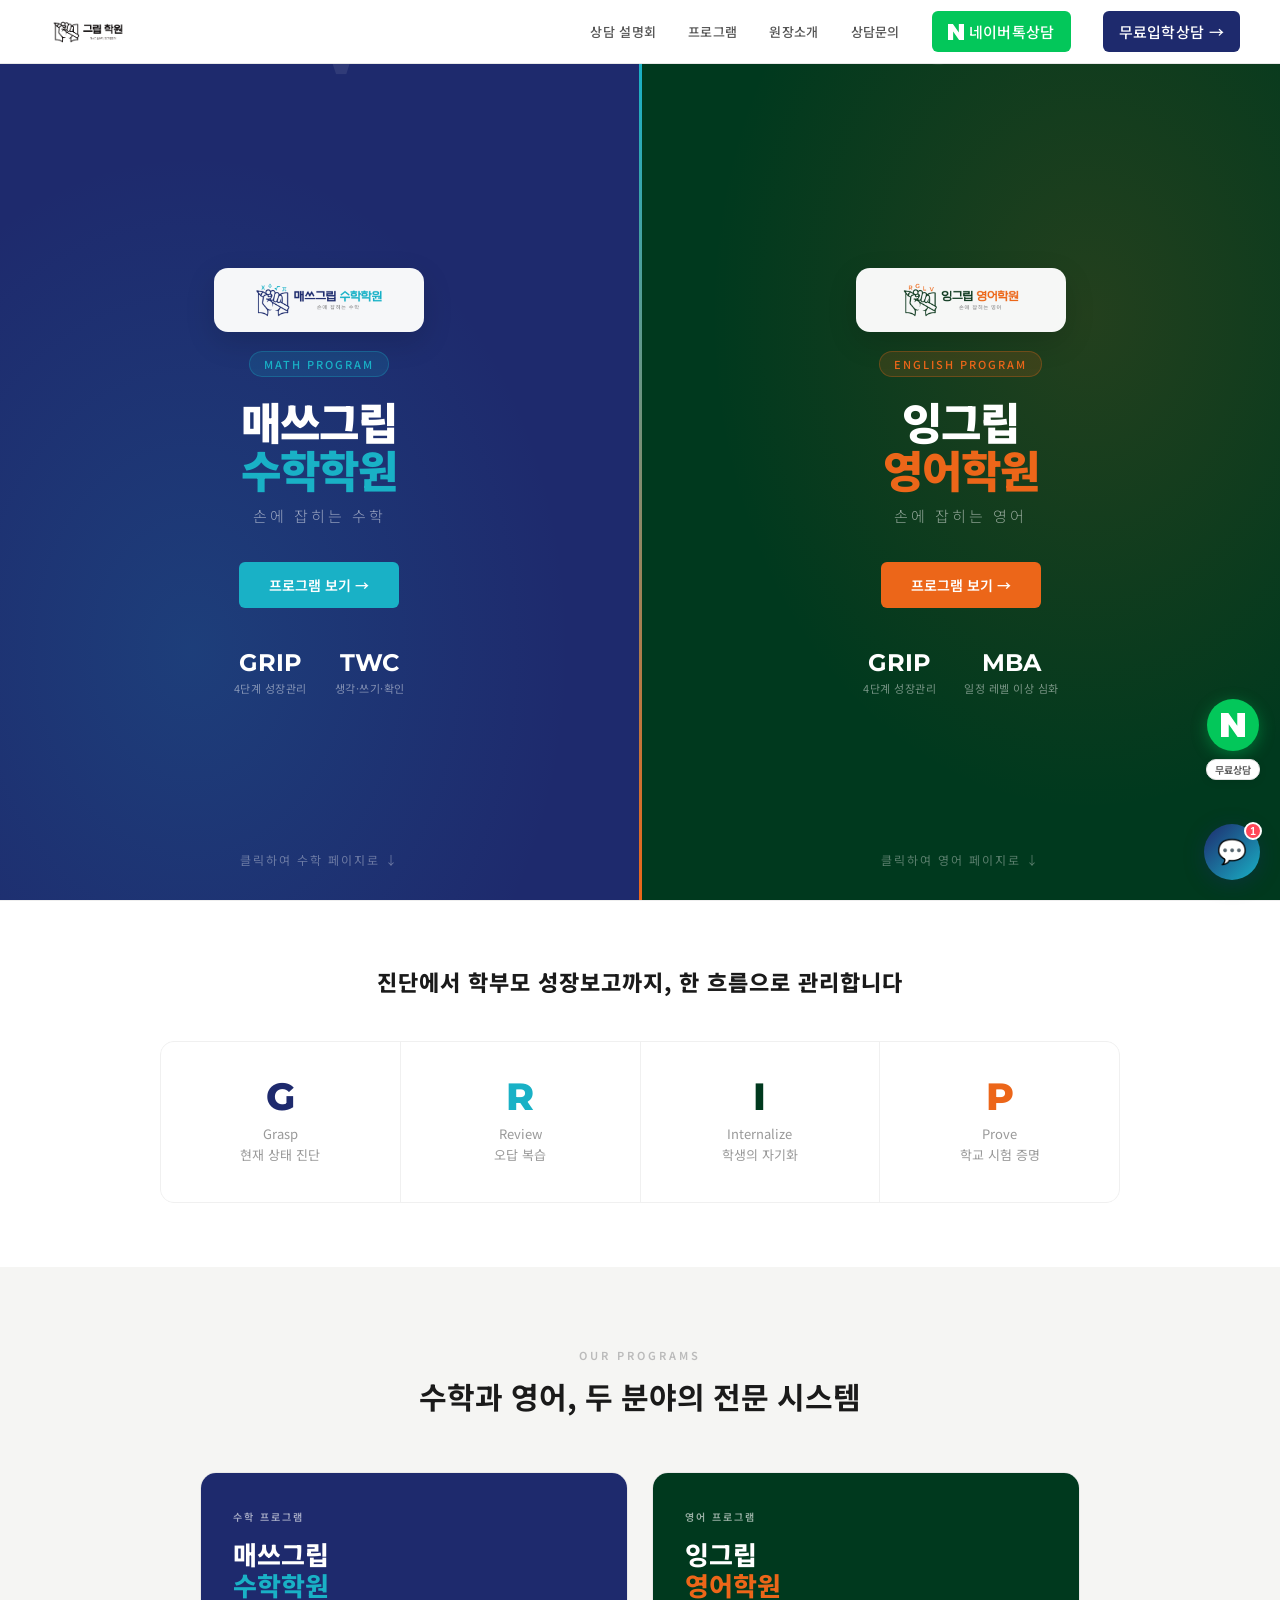
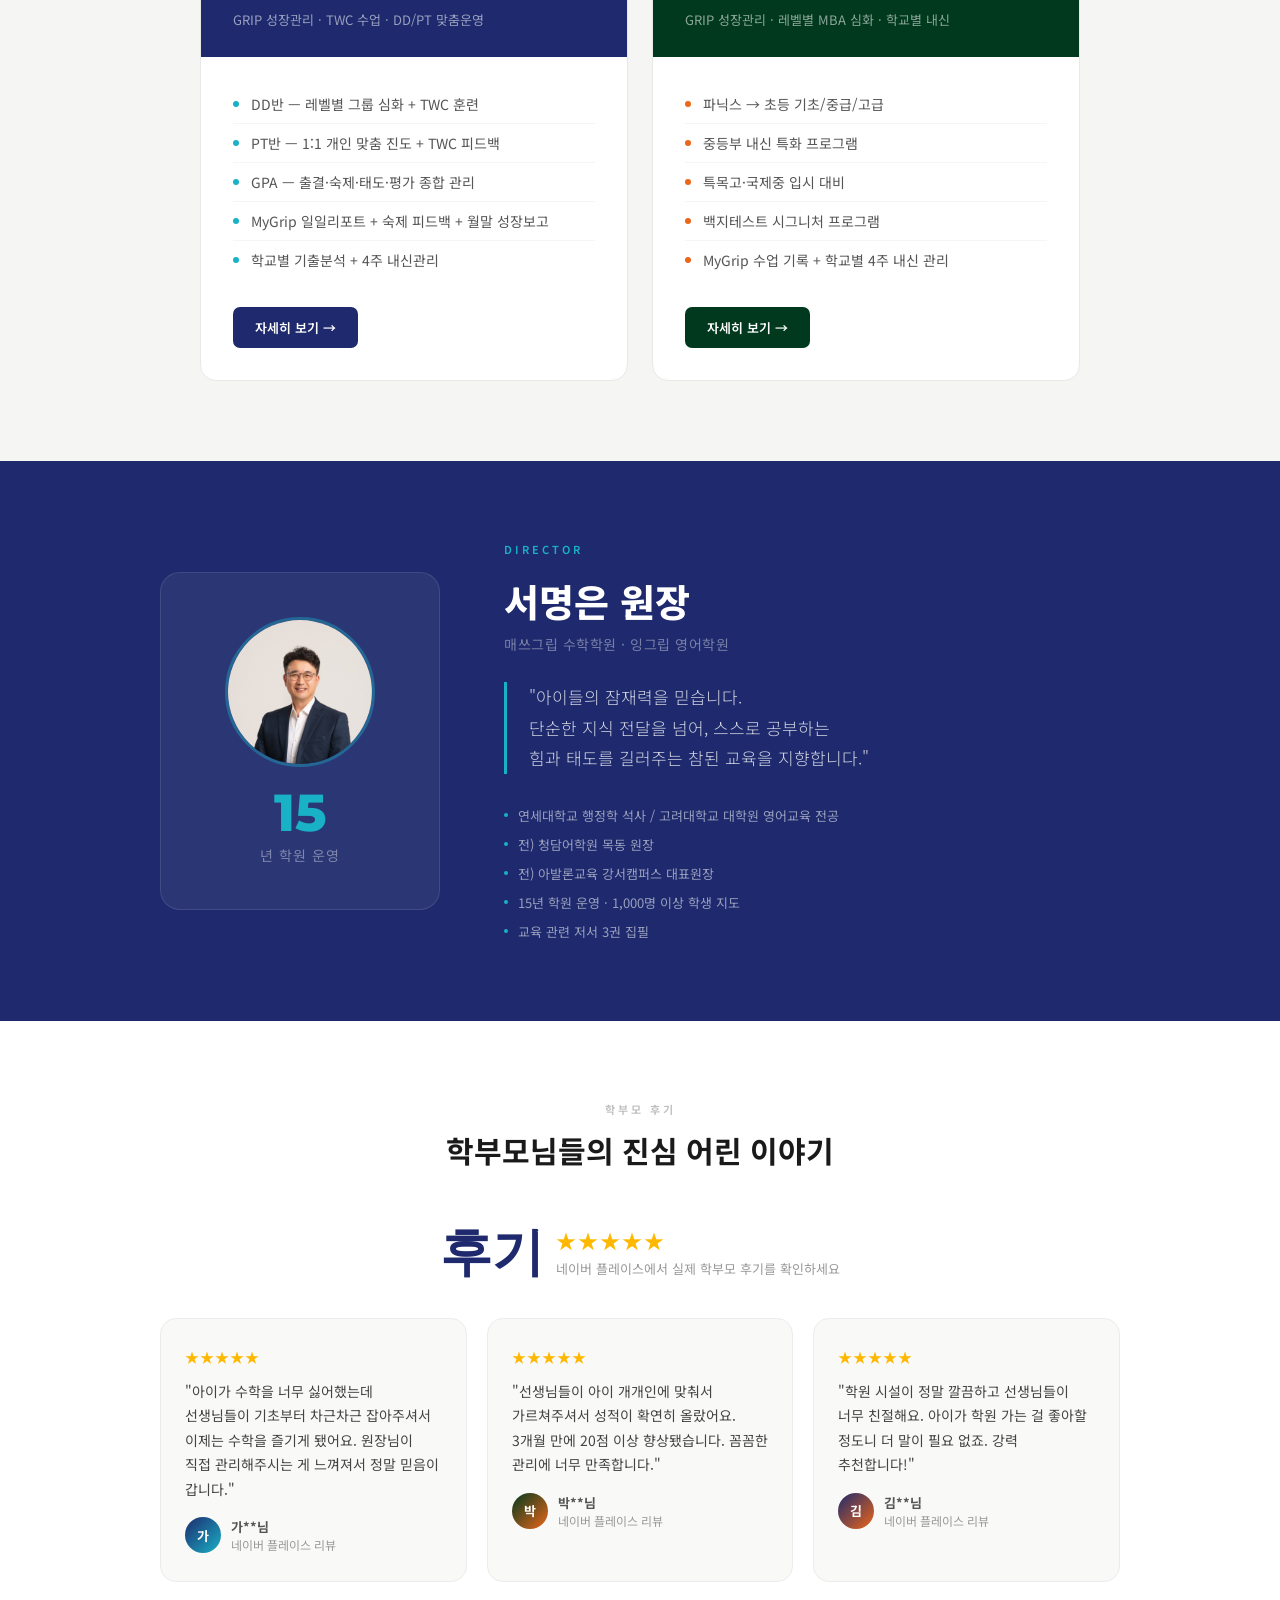
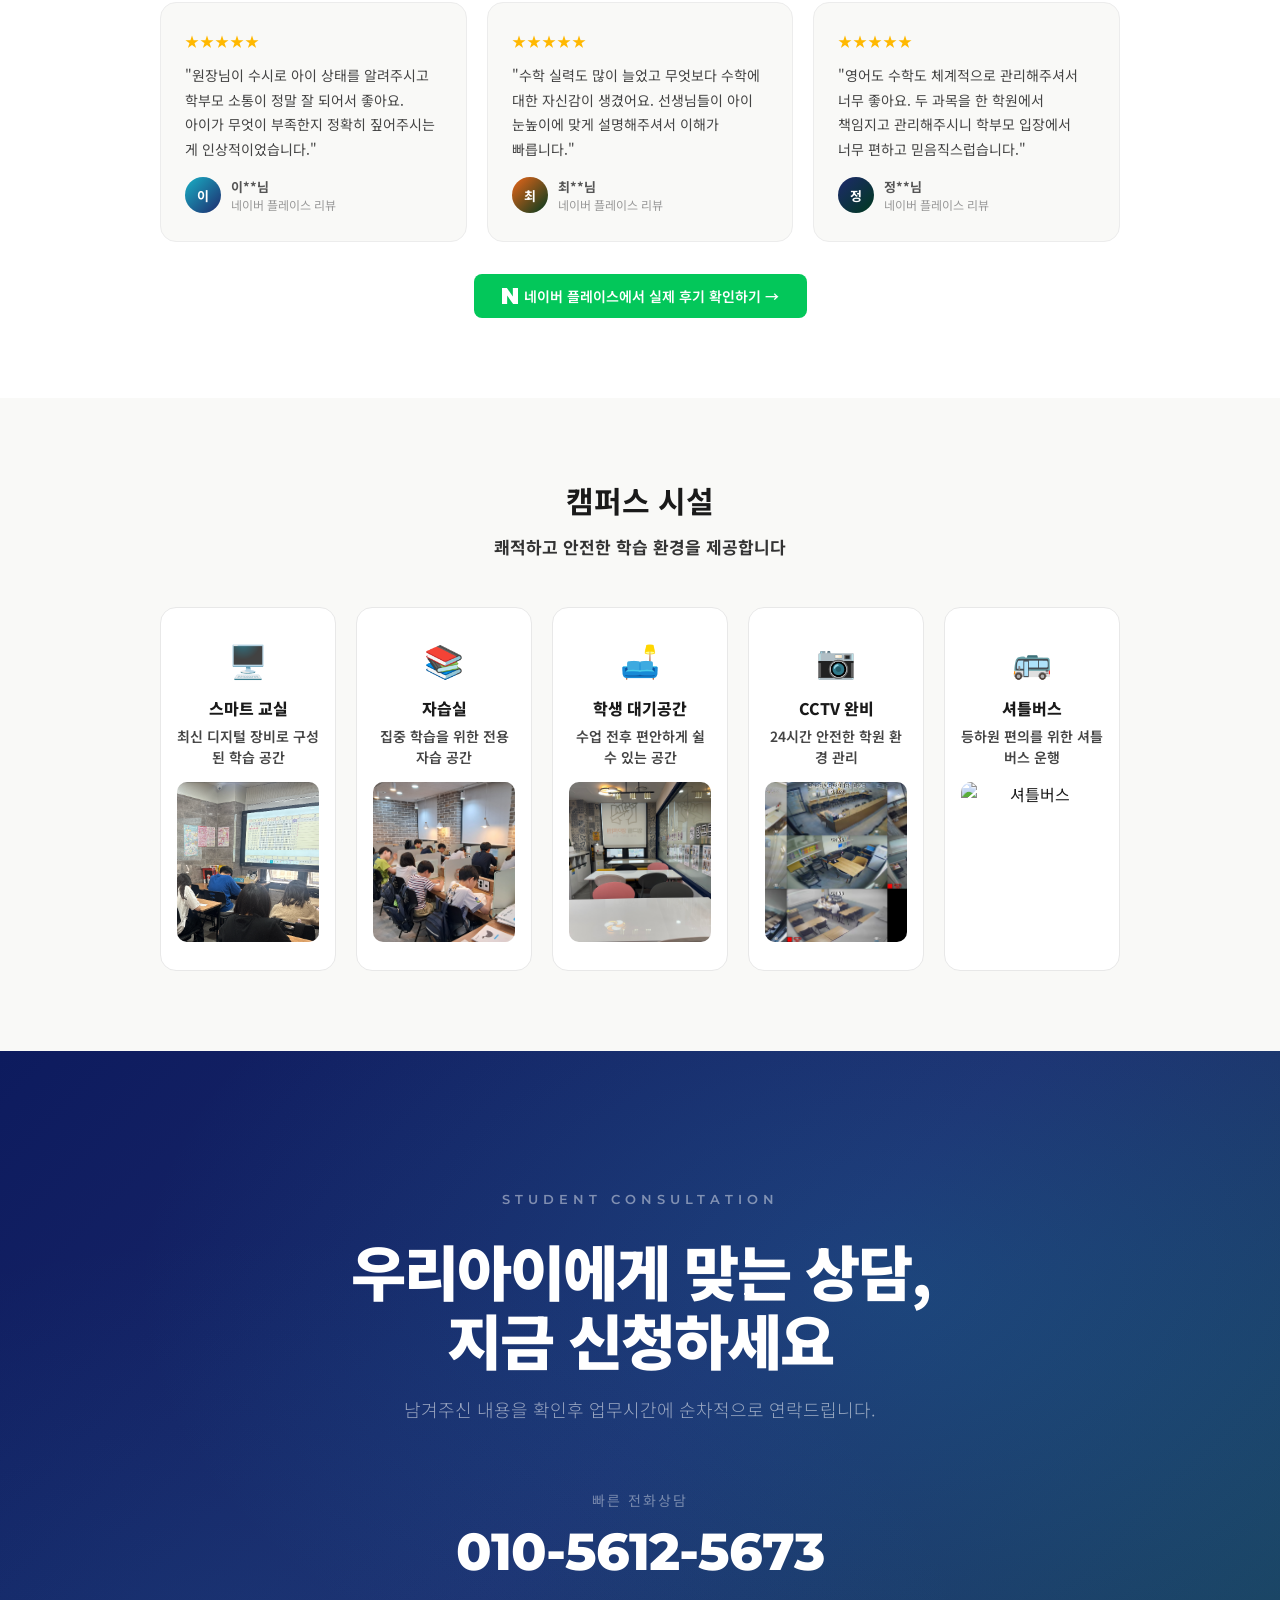
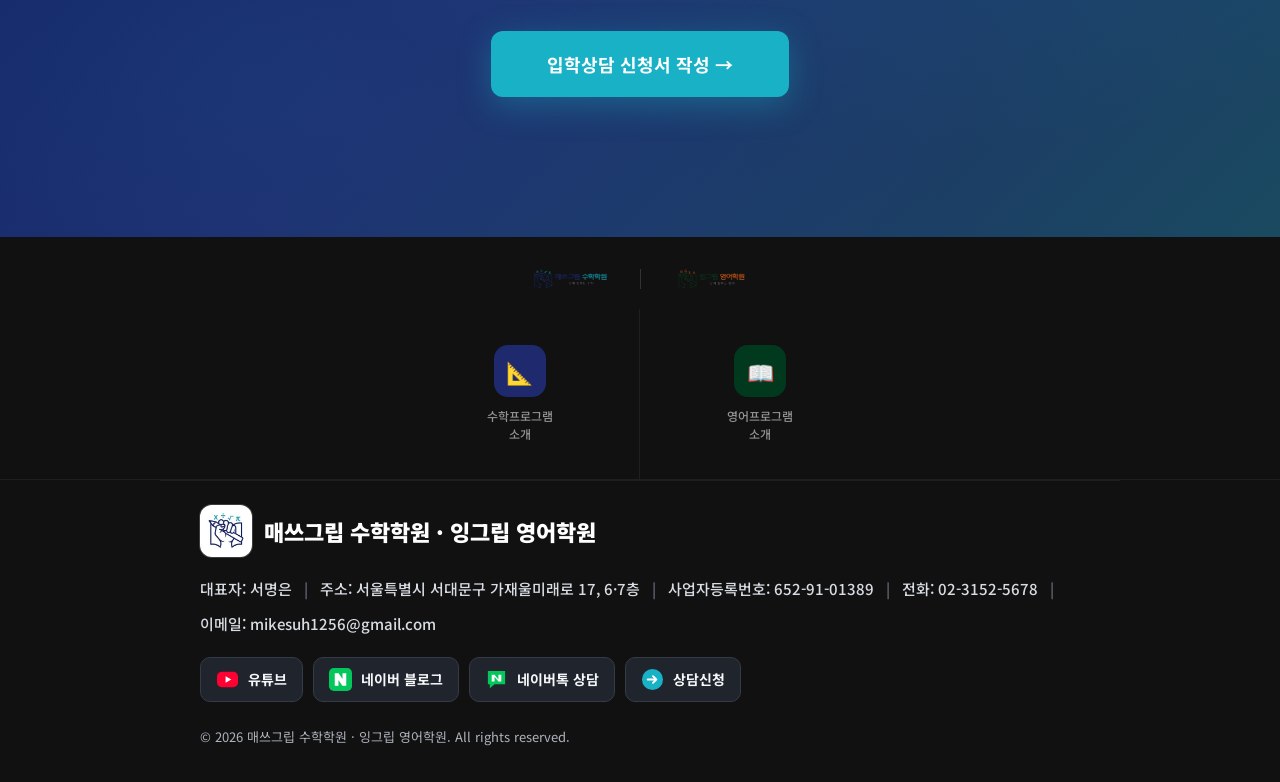
==== commit 338f058b: "Add interactive parent consultation slideshow" ====
--- a/index.html
+++ b/index.html
@@ -363,6 +363,7 @@
     <a href="index.html" aria-label="그립학원"><img class="nav-logo-img" src="assets/images/logo/grip-academy-wordmark.png" alt="그립학원"></a>
   </div>
   <div class="nav-menu" style="margin-left:auto;">
+    <a href="presentation.html">상담 설명회</a>
     <a href="#programs">프로그램</a>
     <a href="#director">원장소개</a>
     <a href="#contact">상담문의</a>
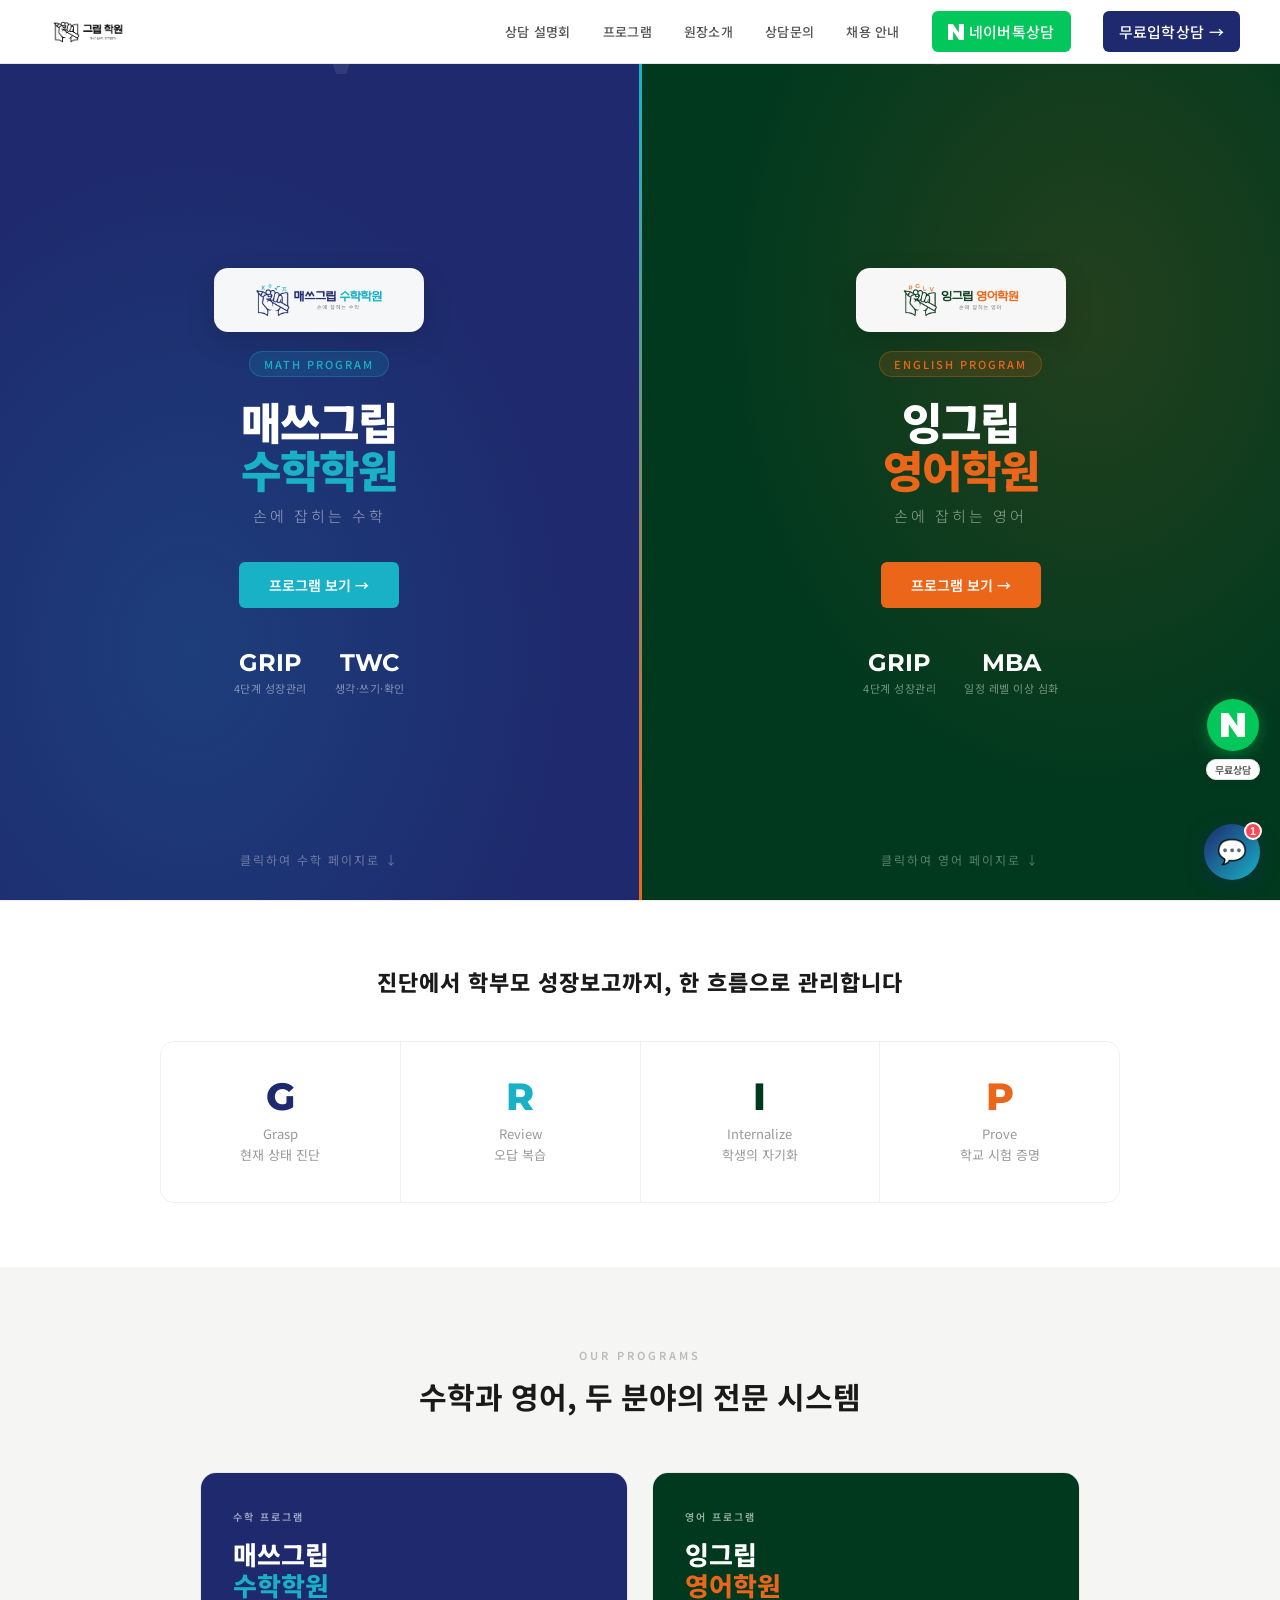
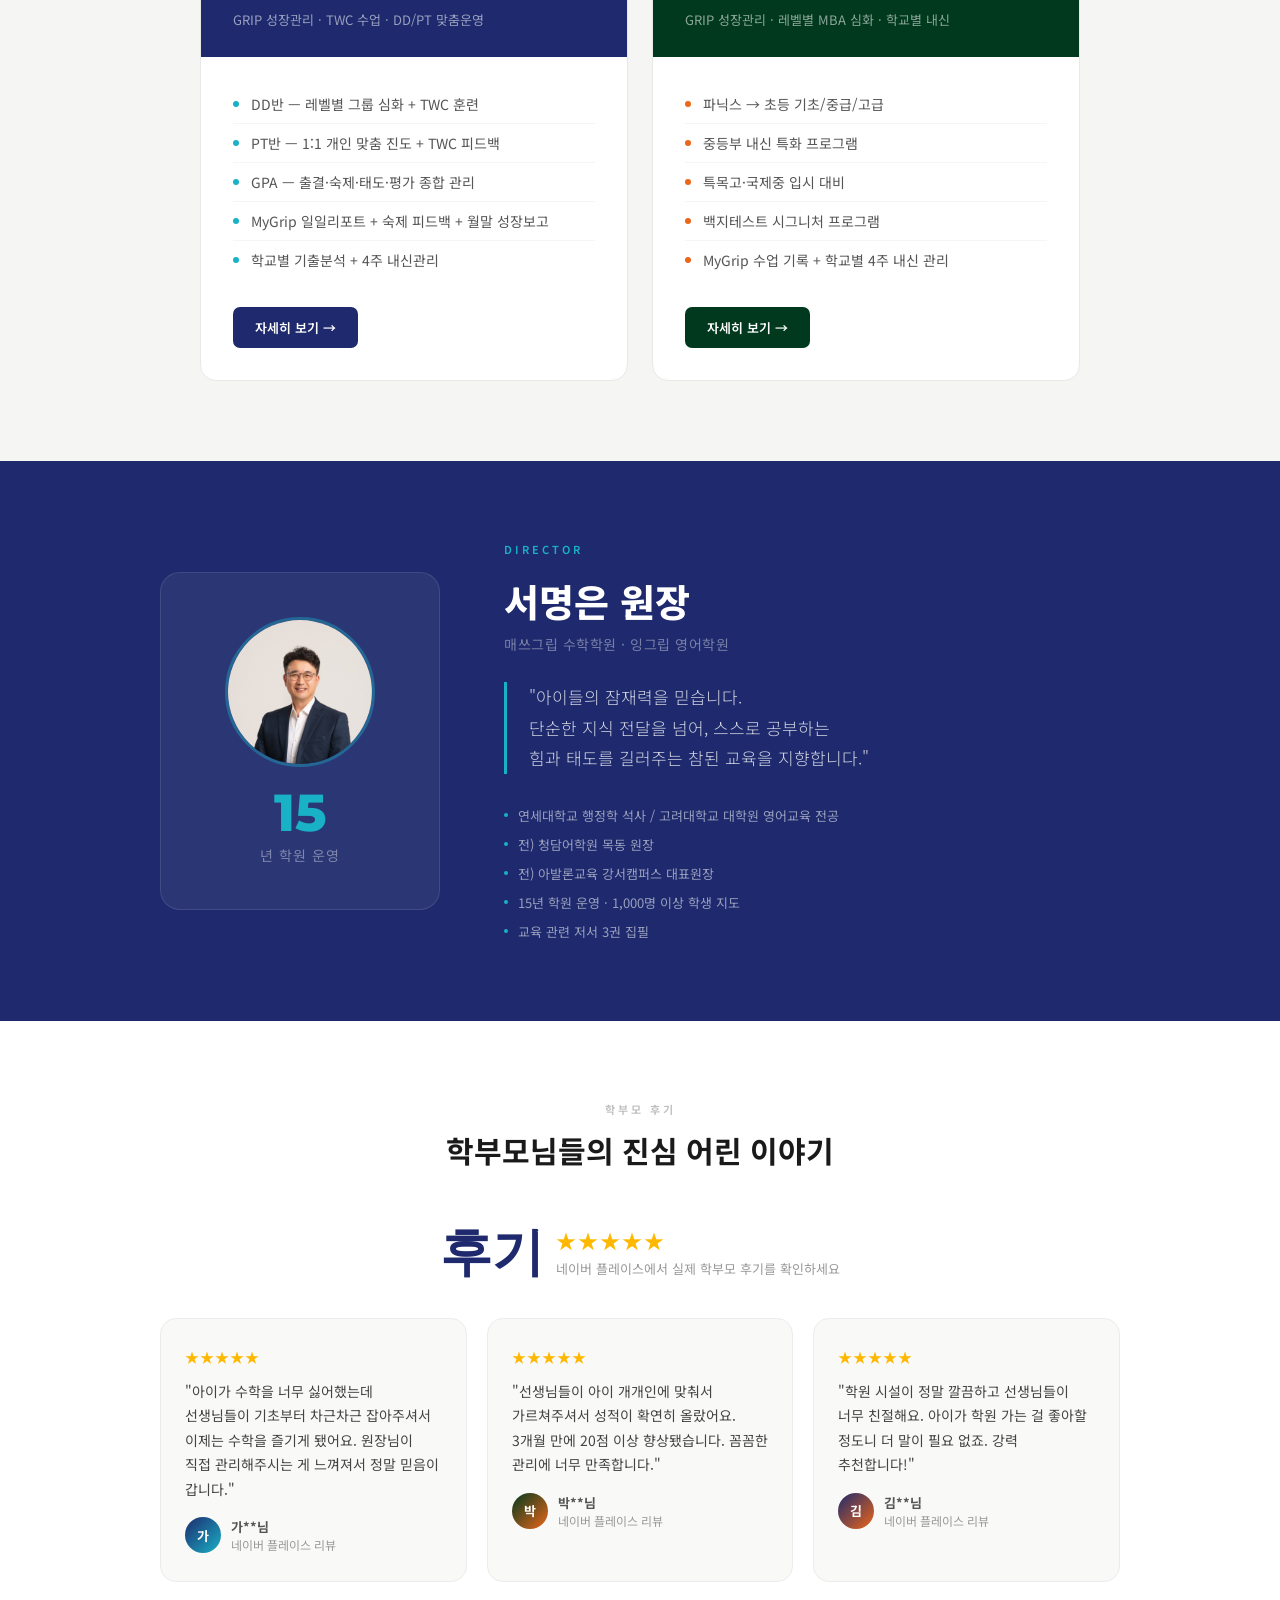
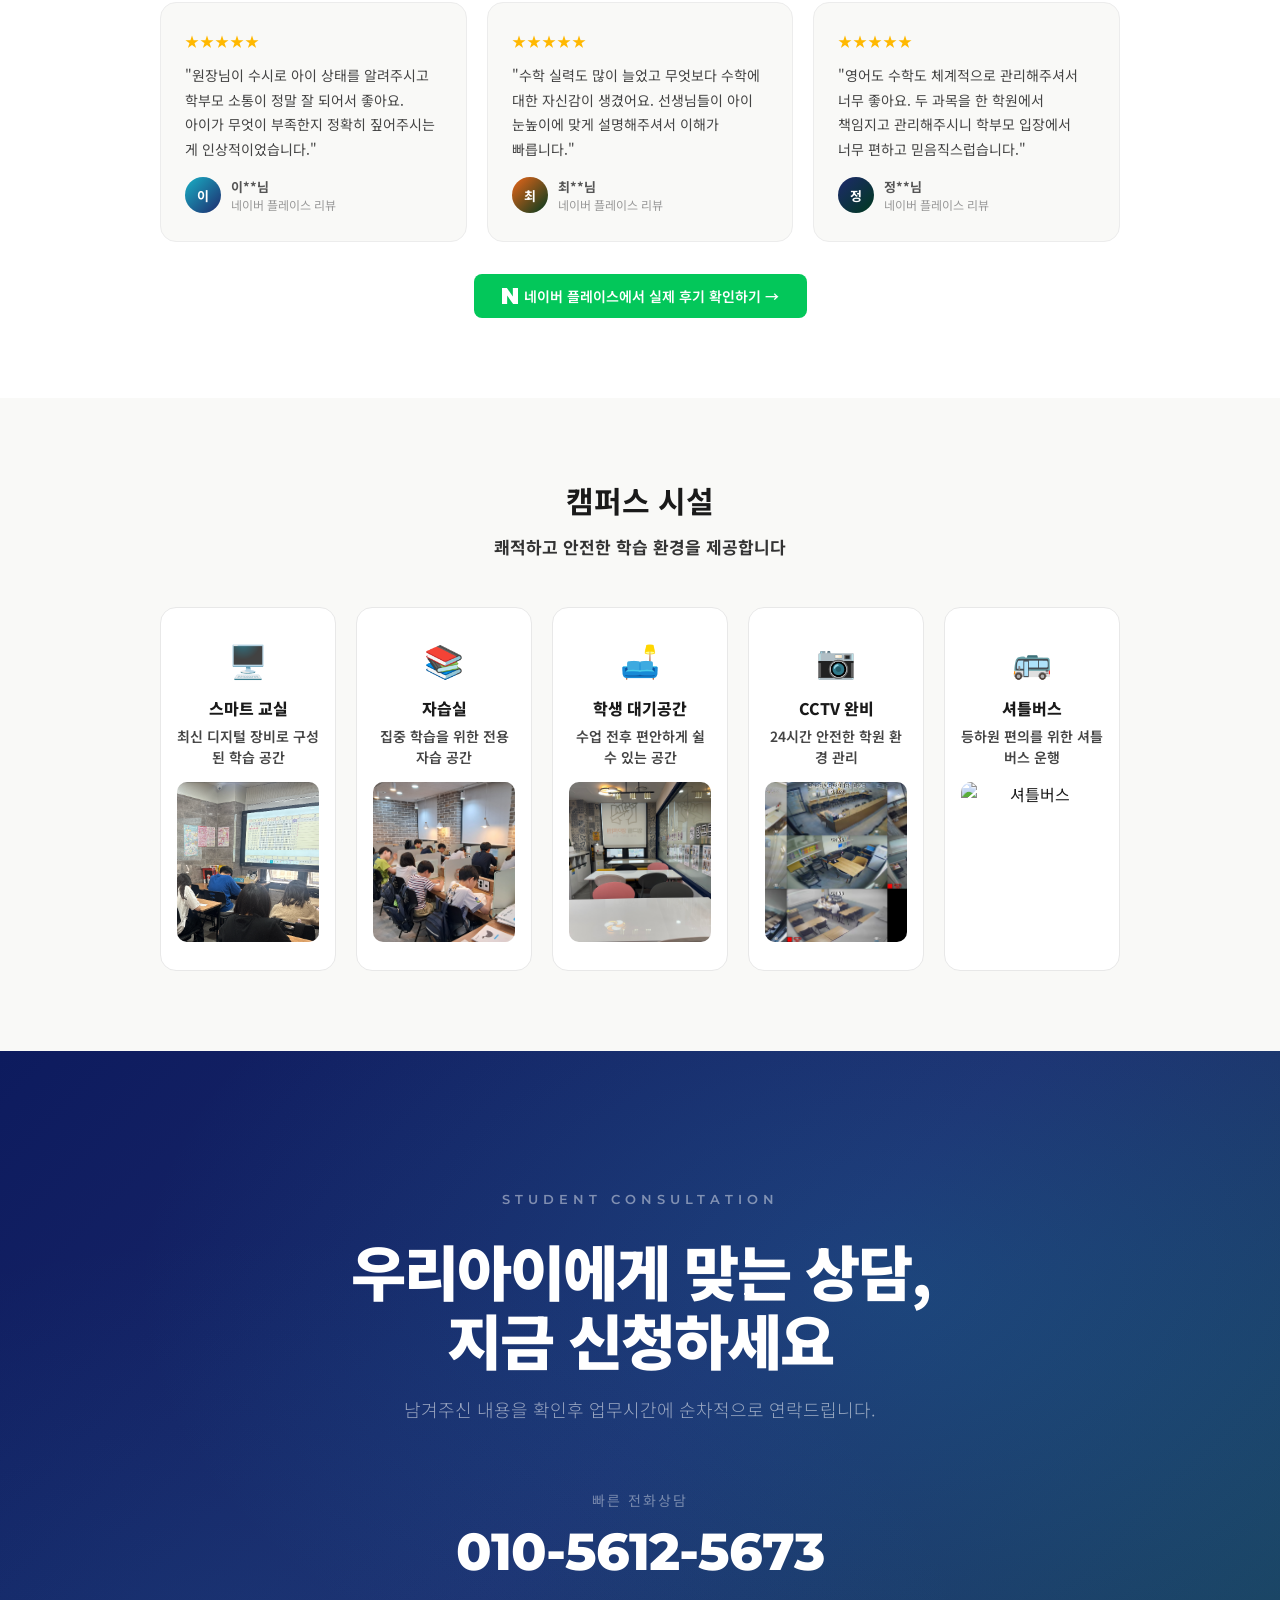
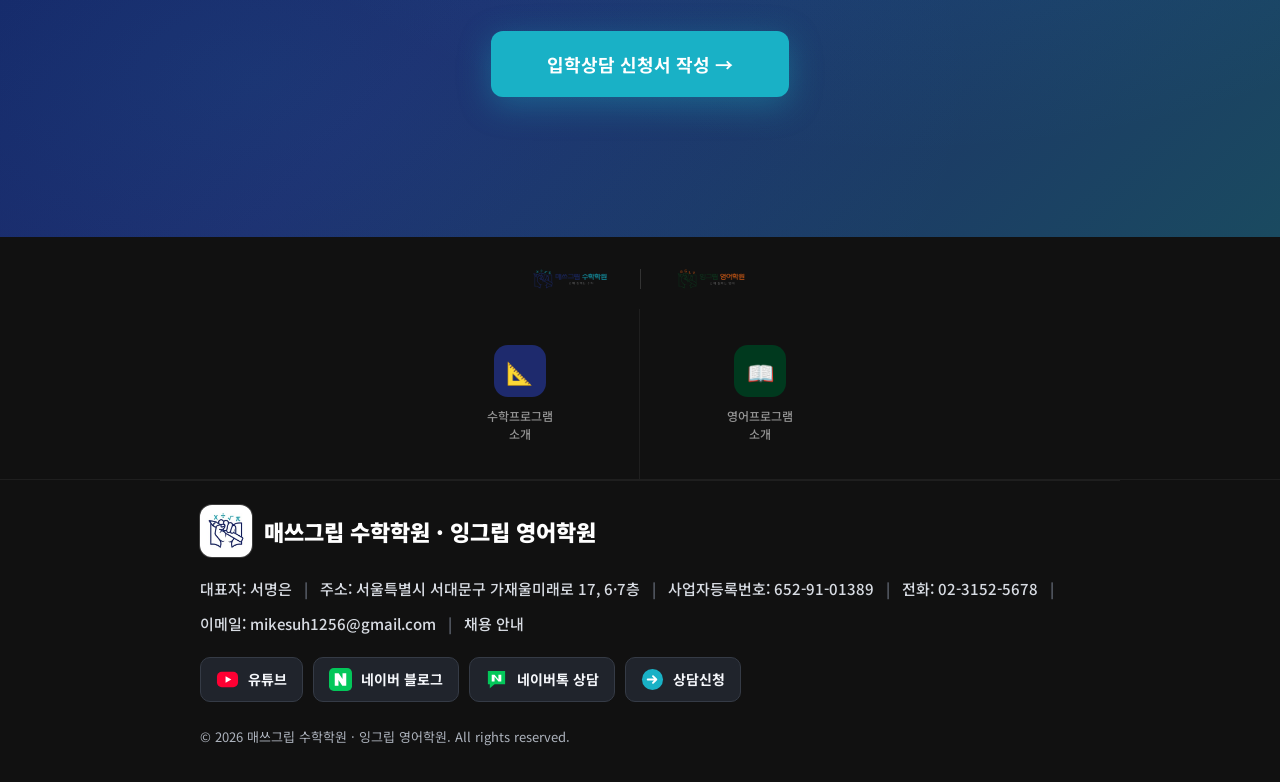
==== commit 3f218a0b: "Add Math instructor recruiting page" ====
--- a/index.html
+++ b/index.html
@@ -286,6 +286,7 @@
   .nav-logos{gap:8px;}
   .nav-logo-img{height:26px;}
   .nav-menu a:not(.nav-cta){display:none;}
+  .nav-menu a.careers-nav:not(.nav-cta){display:inline-flex;align-items:center;min-height:44px;white-space:nowrap;font-size:12px;font-weight:700;}
   .nav-menu a[href*="talk.naver.com"]{display:none !important;}
   .nav-cta{padding:8px 12px;font-size:13px;}
   .nav-menu{gap:8px;}
@@ -367,6 +368,7 @@
     <a href="#programs">프로그램</a>
     <a href="#director">원장소개</a>
     <a href="#contact">상담문의</a>
+    <a class="careers-nav" href="/recruit/">채용 안내</a>
     <a href="https://talk.naver.com/W5XRAC" target="_blank" class="nav-cta" style="background:#03C75A;font-size:15px;padding:10px 16px;display:flex;align-items:center;gap:5px;">
       <svg width="16" height="16" viewBox="0 0 24 24" fill="white"><path d="M16.273 12.845L7.376 0H0v24h7.727V11.155L16.624 24H24V0h-7.727z"/></svg>
       네이버톡상담
@@ -749,6 +751,7 @@
       <span>사업자등록번호: 652-91-01389</span>
       <a href="tel:02-3152-5678">전화: 02-3152-5678</a>
       <a href="mailto:mikesuh1256@gmail.com">이메일: mikesuh1256@gmail.com</a>
+      <a href="/recruit/">채용 안내</a>
     </address>
     <div class="footer-social">
       <a href="https://www.youtube.com/@mikesuh1256" target="_blank" rel="noopener noreferrer"><svg viewBox="0 0 24 24" aria-hidden="true"><rect x="1" y="4" width="22" height="16" rx="5" fill="#ff0033"/><path d="M10 8.5 16 12l-6 3.5z" fill="#fff"/></svg><span>유튜브</span></a>
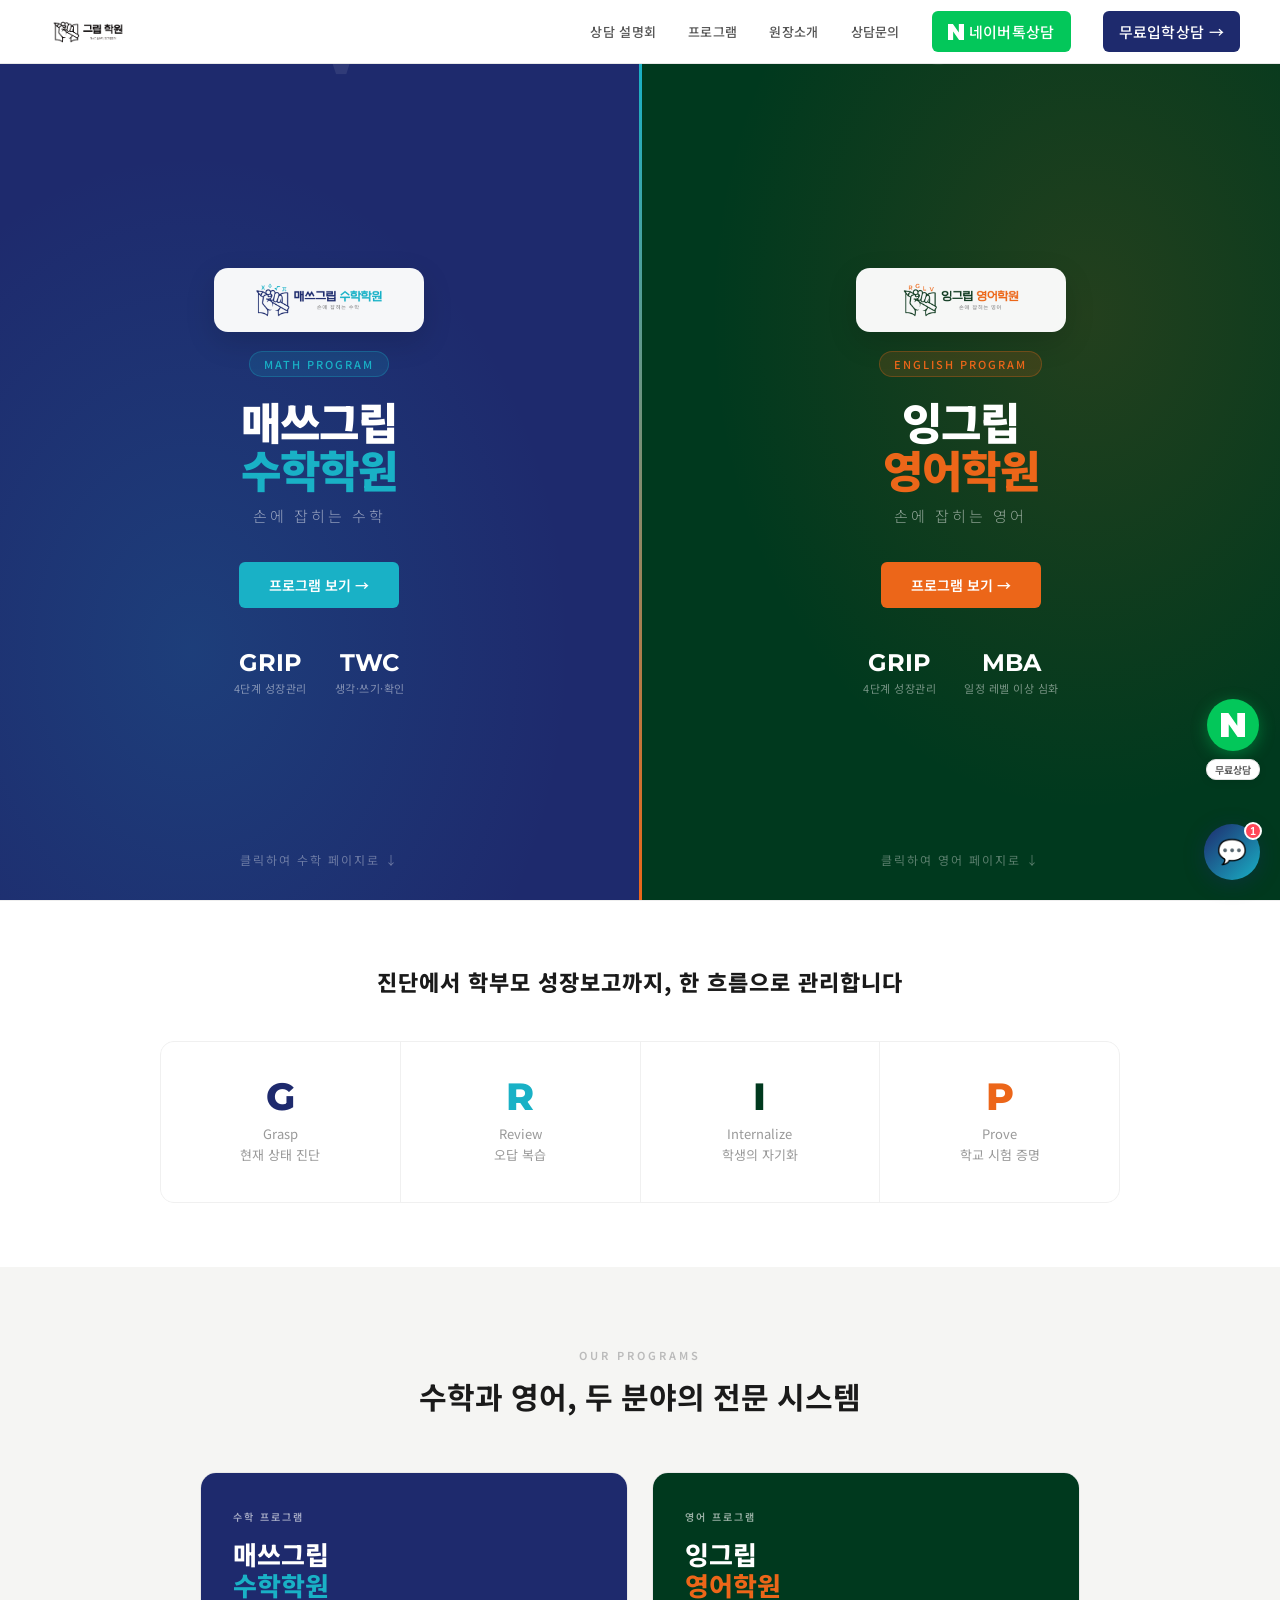
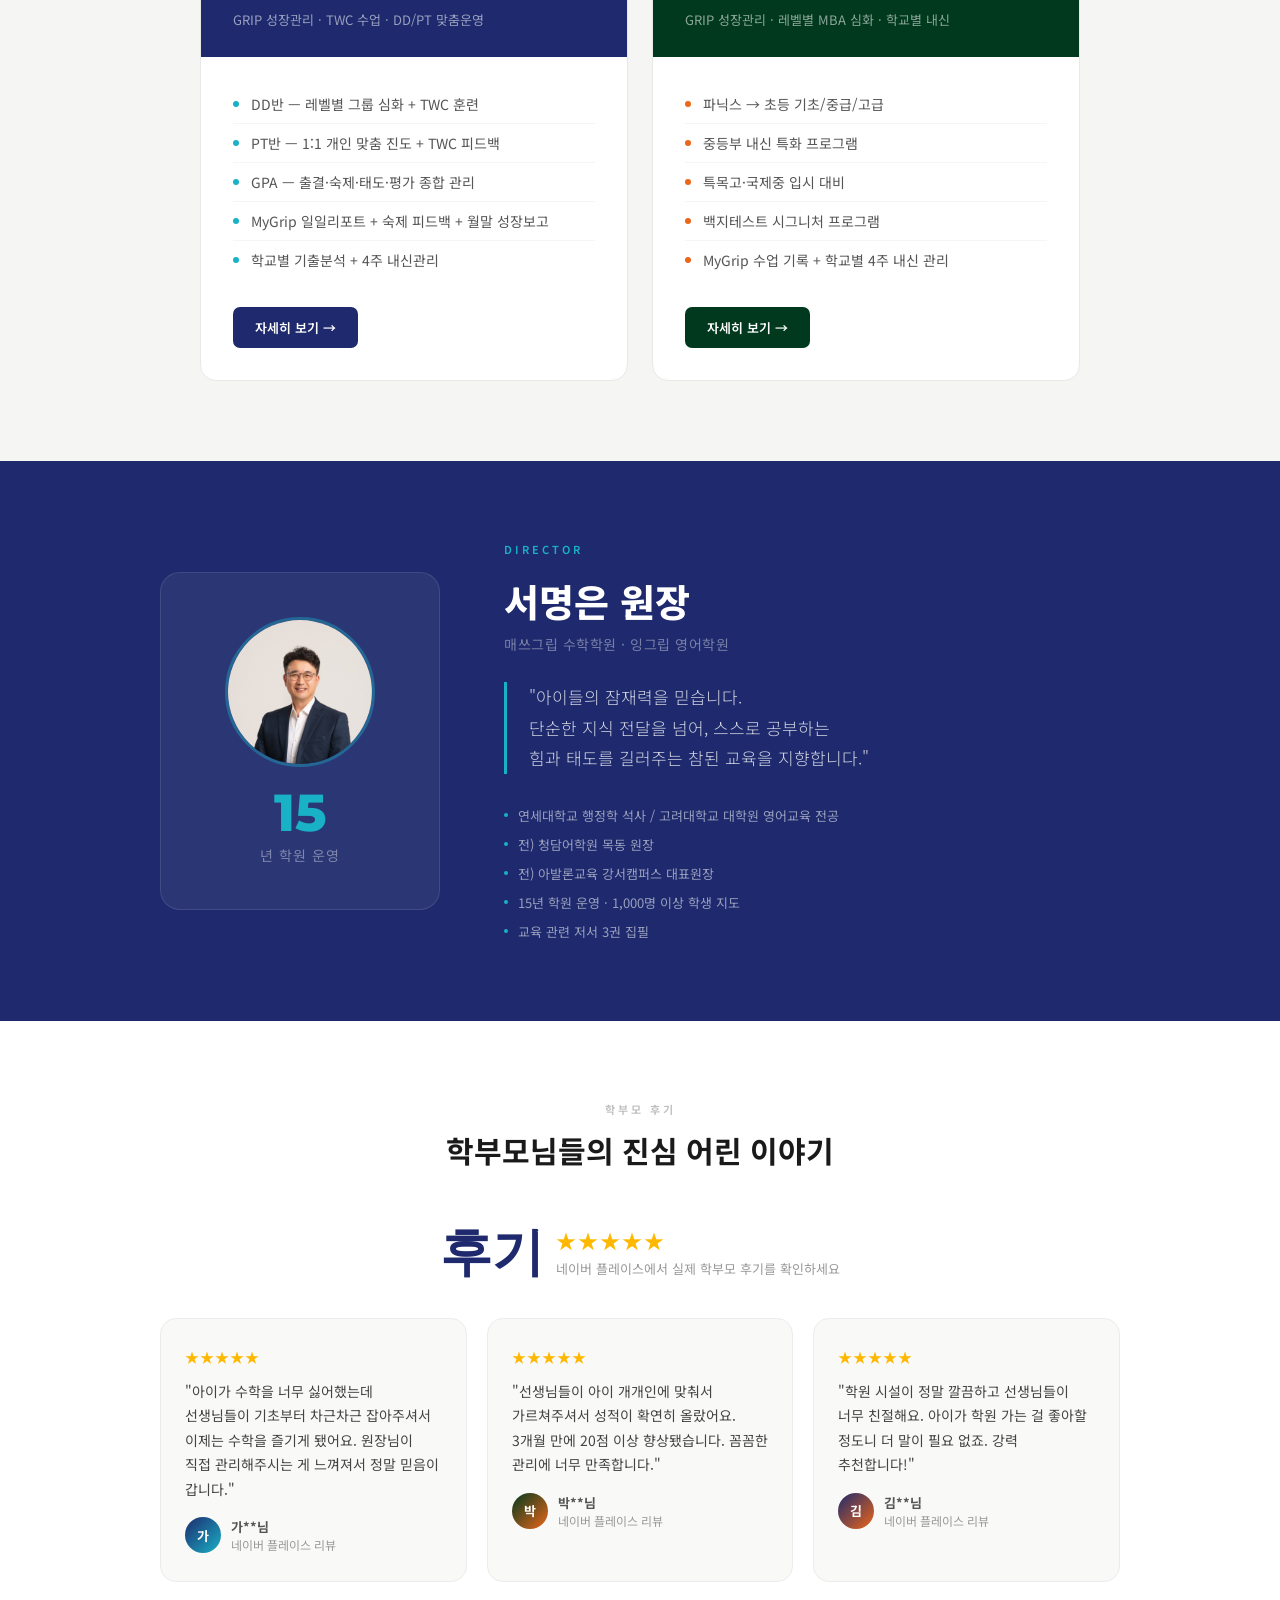
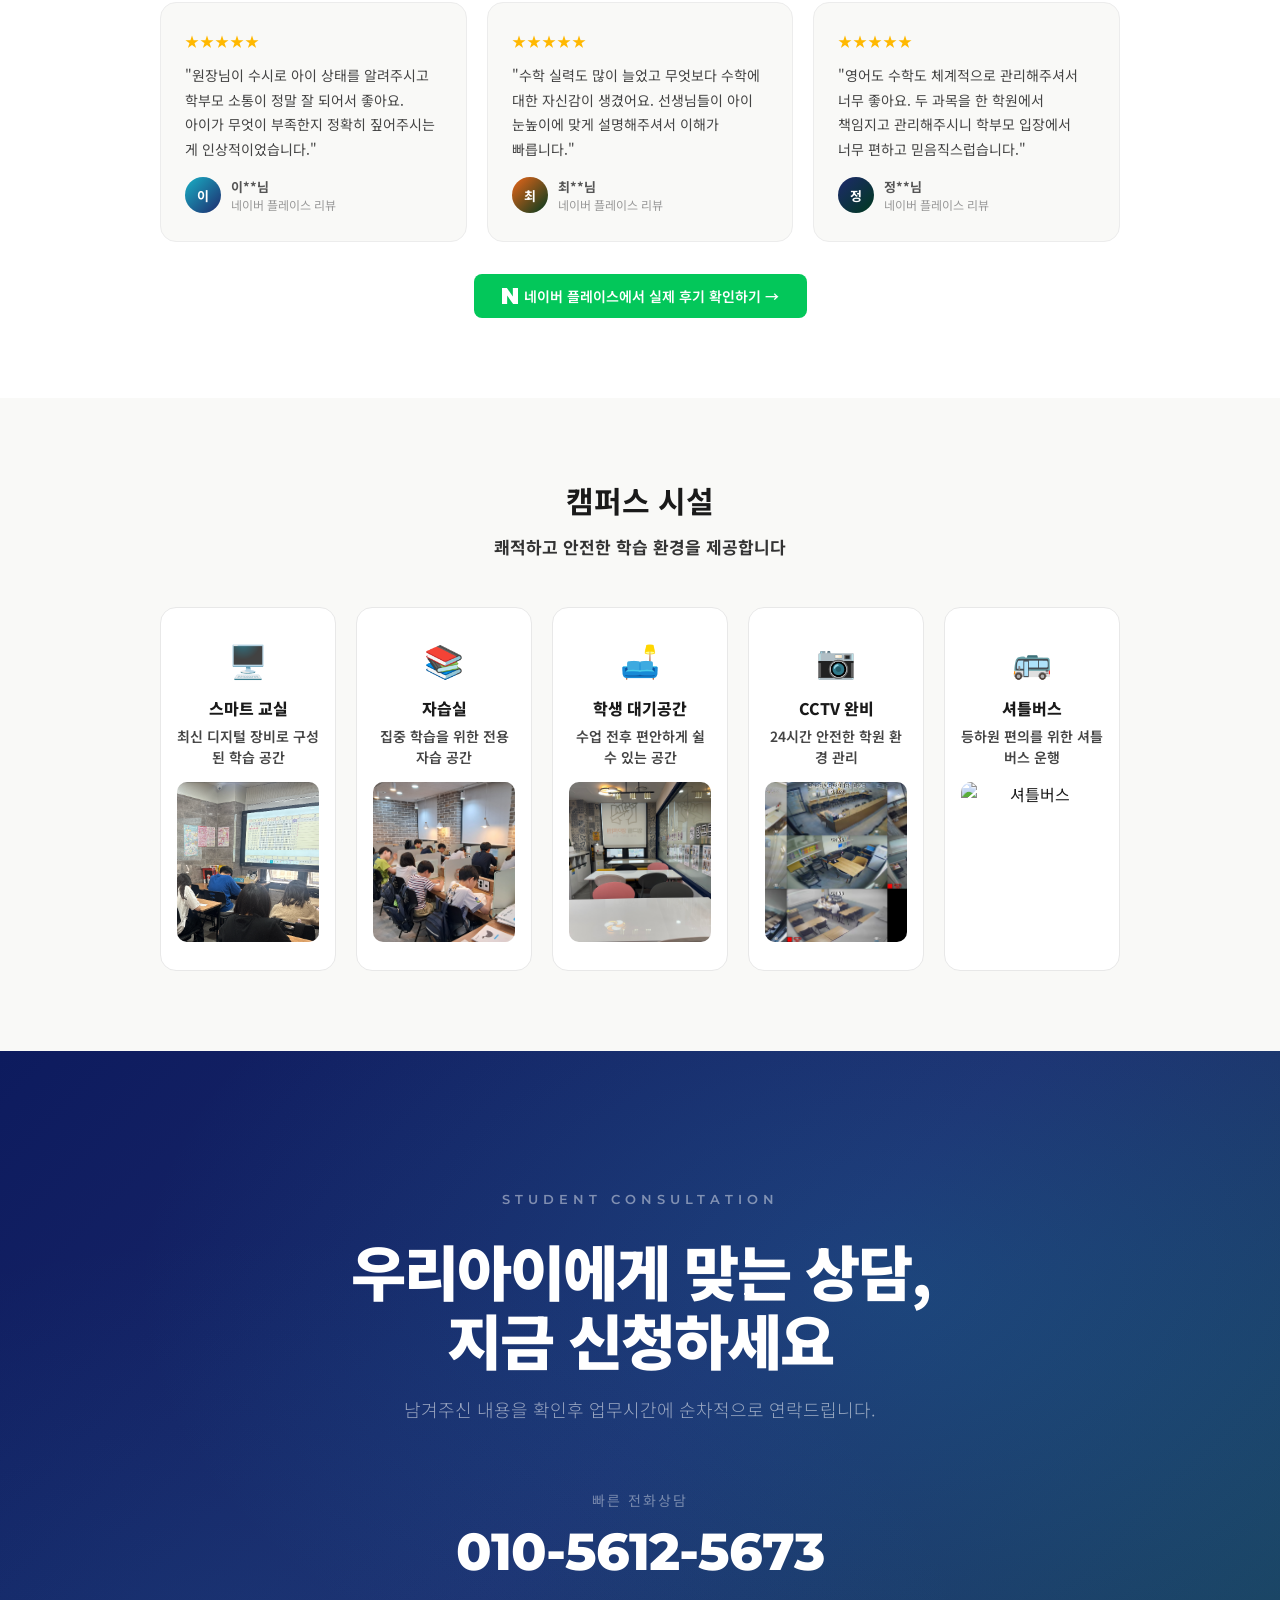
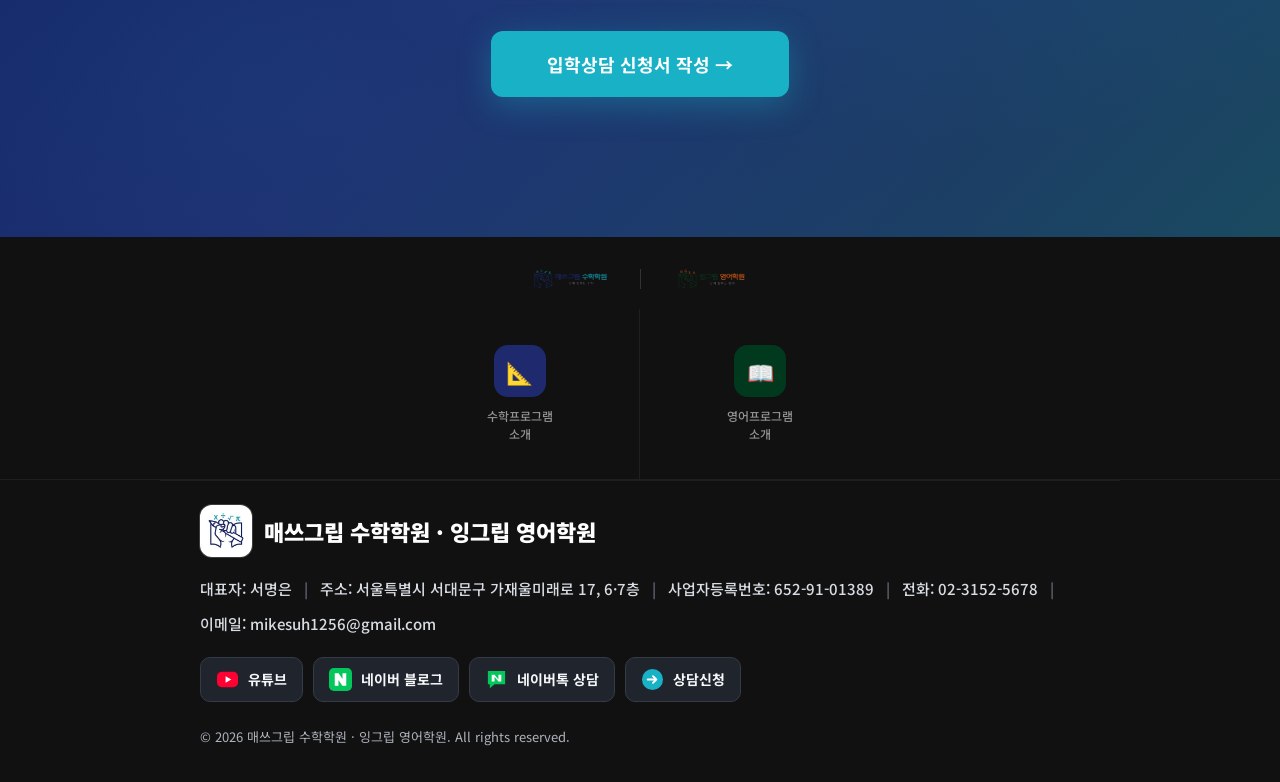
==== commit 659fdfb3: "Make recruitment unlisted and refine application and location map" ====
--- a/index.html
+++ b/index.html
@@ -286,7 +286,6 @@
   .nav-logos{gap:8px;}
   .nav-logo-img{height:26px;}
   .nav-menu a:not(.nav-cta){display:none;}
-  .nav-menu a.careers-nav:not(.nav-cta){display:inline-flex;align-items:center;min-height:44px;white-space:nowrap;font-size:12px;font-weight:700;}
   .nav-menu a[href*="talk.naver.com"]{display:none !important;}
   .nav-cta{padding:8px 12px;font-size:13px;}
   .nav-menu{gap:8px;}
@@ -368,7 +367,6 @@
     <a href="#programs">프로그램</a>
     <a href="#director">원장소개</a>
     <a href="#contact">상담문의</a>
-    <a class="careers-nav" href="/recruit/">채용 안내</a>
     <a href="https://talk.naver.com/W5XRAC" target="_blank" class="nav-cta" style="background:#03C75A;font-size:15px;padding:10px 16px;display:flex;align-items:center;gap:5px;">
       <svg width="16" height="16" viewBox="0 0 24 24" fill="white"><path d="M16.273 12.845L7.376 0H0v24h7.727V11.155L16.624 24H24V0h-7.727z"/></svg>
       네이버톡상담
@@ -751,7 +749,6 @@
       <span>사업자등록번호: 652-91-01389</span>
       <a href="tel:02-3152-5678">전화: 02-3152-5678</a>
       <a href="mailto:mikesuh1256@gmail.com">이메일: mikesuh1256@gmail.com</a>
-      <a href="/recruit/">채용 안내</a>
     </address>
     <div class="footer-social">
       <a href="https://www.youtube.com/@mikesuh1256" target="_blank" rel="noopener noreferrer"><svg viewBox="0 0 24 24" aria-hidden="true"><rect x="1" y="4" width="22" height="16" rx="5" fill="#ff0033"/><path d="M10 8.5 16 12l-6 3.5z" fill="#fff"/></svg><span>유튜브</span></a>
